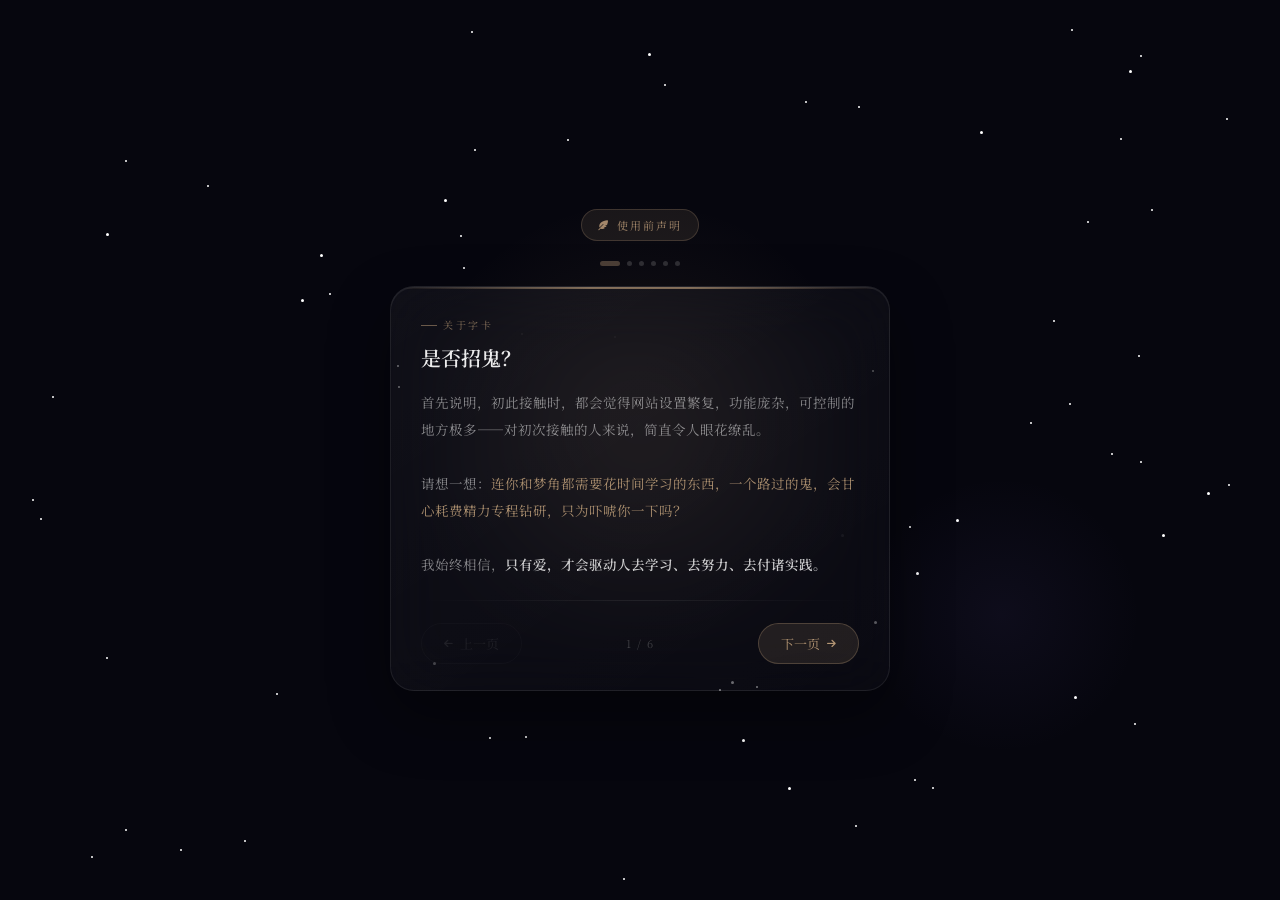
==== index.html @ fb4ee587 "Add files via upload 求求了！！" ====
<!DOCTYPE html>
<html lang="zh-CN" data-theme="light" data-color-theme="black-white">
<head>
    <meta charset="UTF-8">
    <meta name="viewport" content="width=device-width, initial-scale=1.0, maximum-scale=1.0, user-scalable=no">
    <meta name="mobile-web-app-capable" content="yes">
    <meta name="apple-mobile-web-app-capable" content="yes">
    <meta name="apple-mobile-web-app-status-bar-style" content="black-translucent">
    <meta name="theme-color" content="#000000">

    <title>传讯</title>
    <link rel="preconnect" href="https://fonts.googleapis.com">
    <link rel="preconnect" href="https://fonts.gstatic.com" crossorigin>
    <link href="https://fonts.googleapis.com/css2?family=Noto+Serif+SC:wght@400;500;600&display=swap" rel="stylesheet">
    <link rel="stylesheet" href="https://cdnjs.cloudflare.com/ajax/libs/font-awesome/6.4.0/css/all.min.css">
    <link rel="stylesheet" href="https://cdn.jsdelivr.net/npm/@tabler/icons-webfont@3.19.0/dist/tabler-icons.min.css">
    <link rel="icon" type="image/png" sizes="192x192" href="https://file.youtochat.com/images/20260216/1771224856844_qdqqd.jpeg">
    <link rel="apple-touch-icon" href="https://file.youtochat.com/images/20260216/1771224856844_qdqqd.jpeg">
    <meta name="apple-mobile-web-app-title" content="ʚ𝑳𝑶𝑽𝑬ɞ">

    <script src="https://cdnjs.cloudflare.com/ajax/libs/localforage/1.10.0/localforage.min.js"></script>
    <script src="https://cdnjs.cloudflare.com/ajax/libs/jszip/3.10.1/jszip.min.js"></script>

    <link rel="stylesheet" href="css/styles.css">
    <link rel="stylesheet" href="css/companion.css">
    <link rel="stylesheet" href="css/cinema.css">
    <link rel="stylesheet" href="css/period.css">
    <link rel="stylesheet" href="css/music-local.css">
    <link rel="stylesheet" href="css/my-sticker-groups.css">
    <link rel="stylesheet" href="css/global-msg-banner.css">
    <link rel="stylesheet" href="css/survey.css">
    <link rel="stylesheet" href="css/more-menu.css">
    <link rel="stylesheet" href="css/redpacket.css">

    <style id="css-live-preview-style"></style>
    <style>
        /* 隐藏 number input 的上下小箭头（Webkit / Chrome / Edge / Safari）*/
        #tts-speed-value::-webkit-outer-spin-button,
        #tts-speed-value::-webkit-inner-spin-button {
            -webkit-appearance: none;
            margin: 0;
        }
    </style>
<style id="cs-transition-styles">
#cs-transition-overlay{position:fixed;inset:0;z-index:1600;display:none;align-items:center;justify-content:center;background:radial-gradient(circle at 50% 36%,rgba(255,255,255,.95),rgba(255,250,246,.82) 30%,rgba(245,238,232,.96) 72%),#f4eee8;opacity:0;transition:opacity 0.5s ease;pointer-events:none;}
#cs-transition-overlay.cs-trans-show{display:flex;pointer-events:all;}
#cs-transition-overlay.cs-trans-visible{opacity:1;}
#cs-transition-overlay .cs-trans-inner{width:min(480px,88vw);aspect-ratio:16/9;display:flex;align-items:center;justify-content:center;}
#cs-transition-overlay svg{width:82%;height:auto;overflow:visible;}
#cs-transition-overlay .cs-lp{transform-origin:220px 240px;animation:csLeftMove 6s cubic-bezier(.2,.75,.2,1) infinite;}
#cs-transition-overlay .cs-rp{transform-origin:580px 240px;animation:csRightMove 6s cubic-bezier(.2,.75,.2,1) infinite;}
#cs-transition-overlay .cs-lf,#cs-transition-overlay .cs-rf{transform-box:fill-box;transform-origin:center;animation:csSquash 6s ease-in-out infinite;}
#cs-transition-overlay .cs-heart{transform-box:fill-box;transform-origin:center;opacity:0;animation:csHeartPop 6s cubic-bezier(.2,.9,.25,1.25) infinite;}
#cs-transition-overlay .cs-spark{transform-box:fill-box;transform-origin:center;opacity:0;animation:csSparkle 6s ease-out infinite;}
#cs-transition-overlay .cs-spark.s2{animation-delay:.06s;}
#cs-transition-overlay .cs-spark.s3{animation-delay:.12s;}
#cs-transition-overlay .cs-spark.s4{animation-delay:.18s;}
#cs-transition-overlay .cs-blush{opacity:0;animation:csBlush 6s ease-in-out infinite;}
#cs-transition-overlay .cs-eyes{animation:csBlink 6s linear infinite;transform-origin:center;}
#cs-transition-overlay .cs-halo{opacity:0;transform-box:fill-box;transform-origin:center;animation:csHalo 6s ease-out infinite;}
@keyframes csLeftMove{0%,12%{transform:translateX(-190px);}38%{transform:translateX(-26px);}45%{transform:translateX(-10px) scaleX(1.06) scaleY(.95);}51%{transform:translateX(-25px);}62%,82%{transform:translateX(-18px);}100%{transform:translateX(-190px);}}
@keyframes csRightMove{0%,12%{transform:translateX(190px);}38%{transform:translateX(26px);}45%{transform:translateX(10px) scaleX(1.06) scaleY(.95);}51%{transform:translateX(25px);}62%,82%{transform:translateX(18px);}100%{transform:translateX(190px);}}
@keyframes csSquash{0%,38%,100%{transform:scale(1);}45%{transform:scaleX(1.08) scaleY(.94);}52%{transform:scaleX(.98) scaleY(1.03);}62%,82%{transform:scale(1);}}
@keyframes csHeartPop{0%,39%{opacity:0;transform:scale(.1) translateY(18px) rotate(-7deg);}47%{opacity:1;transform:scale(1.28) translateY(-2px) rotate(3deg);}54%{transform:scale(.92) translateY(0) rotate(-1deg);}61%{transform:scale(1.08);}68%,82%{opacity:1;transform:scale(1);}100%{opacity:0;transform:scale(.65) translateY(-22px);}}
@keyframes csSparkle{0%,43%{opacity:0;transform:translate(0,8px) scale(.2) rotate(0deg);}53%{opacity:1;transform:translate(0,0) scale(1.2) rotate(18deg);}66%{opacity:.9;transform:translate(0,-6px) scale(.9) rotate(38deg);}78%,100%{opacity:0;transform:translate(0,-18px) scale(.35) rotate(70deg);}}
@keyframes csBlush{0%,40%,100%{opacity:0;}51%,82%{opacity:.75;}}
@keyframes csBlink{0%,27%,31%,72%,76%,100%{transform:scaleY(1);}29%,74%{transform:scaleY(.12);}}
@keyframes csHalo{0%,40%{opacity:0;transform:scale(.4);}50%{opacity:.5;transform:scale(1);}67%,100%{opacity:0;transform:scale(1.55);}}
.cs-trans-swatch{width:22px;height:22px;border-radius:50%;cursor:pointer;border:2px solid transparent;flex-shrink:0;transition:transform 0.12s,border-color 0.12s;}
.cs-trans-swatch.sel{border-color:var(--accent-color,#c5a47e);transform:scale(1.18);}
.cs-trans-custom-btn{width:22px;height:22px;border-radius:50%;border:1.5px dashed var(--border-color,#ddd);display:flex;align-items:center;justify-content:center;cursor:pointer;color:var(--text-secondary);position:relative;flex-shrink:0;background:none;}
.cs-trans-cur{width:22px;height:22px;border-radius:50%;border:1.5px solid var(--border-color,#eee);flex-shrink:0;transition:background 0.2s;}
@media(prefers-reduced-motion:reduce){#cs-transition-overlay *{animation-play-state:paused!important;}}
/* 深色模式下过渡动效换成深色背景，跟随系统 data-theme="dark"，不改动上面浅色模式那行原有代码 */
html[data-theme="dark"] #cs-transition-overlay{background:radial-gradient(circle at 50% 36%,rgba(45,45,45,.95),rgba(30,30,30,.9) 30%,rgba(18,18,18,.98) 72%),#121212;}
</style>
</head>
<body>
<div id="splash-declaration">
    <div class="splash-bg-stars" id="splash-stars"></div>
    <div class="splash-glow-1"></div>
    <div class="splash-glow-2"></div>

    <div class="splash-inner">
        <div class="splash-badge">
            <i class="fas fa-feather-alt"></i>
            使用前声明
        </div>

        <div class="splash-dots" id="splash-dots"></div>

        <div class="splash-card">
            <div class="splash-card-top-line"></div>
            <div class="splash-card-body">
                <div class="splash-slides" id="splash-slides">

                    <div class="splash-slide active" data-index="0">
                        <div class="splash-slide-tag">关于字卡</div>
                        <div class="splash-slide-title">是否招鬼？</div>
                        <div class="splash-slide-body">
                            首先说明，初此接触时，都会觉得网站设置繁复，功能庞杂，可控制的地方极多——对初次接触的人来说，简直令人眼花缭乱。<br><br>
                            请想一想：<em>连你和梦角都需要花时间学习的东西，一个路过的鬼，会甘心耗费精力专程钻研，只为吓唬你一下吗？</em><br><br>
                            我始终相信，<strong>只有爱，才会驱动人去学习、去努力、去付诸实践。</strong>
                        </div>
                    </div>

                    <div class="splash-slide" data-index="1">
                        <div class="splash-slide-tag">关于谣言</div>
                        <div class="splash-slide-title">请有自知之明</div>
                        <div class="splash-slide-body">
                            我不混社区，但有些话我是知道的。有些谣我懒得一一辟除，借本网站博取流量与点赞的行为，我也当没看见。<br><br>
                            只是——<em>沉默不代表无所谓。</em>这些声音已经开始影响到我本人的生活。<br><br> 将链接不稳/回复看不懂等问题怪罪到网站上的做法不可取。<br><br>
                            <div class="splash-highlight-box">郑重声明：造谣是违法行为，污蔑与恶意中伤同样须承担法律责任。请每一位使用者，对自己的言行负责。</div>
                        </div>
                    </div>

                    <div class="splash-slide" data-index="2">
                        <div class="splash-slide-tag">关于盈利</div>
                        <div class="splash-slide-title">纯粹为爱发电</div>
                        <div class="splash-slide-body">
                            <strong>本网站不盈利。</strong>从未向任何人收取一分钱，也绝无日后"圈钱"的计划。<br><br>
                            这里承载的是真实的情感与创作热情，而非商业利益。<br><br>
                            伴随网站逐渐破圈，<em>造谣、污蔑、盈利质疑、冷嘲热讽</em>——这些或许都是无法完全回避的代价。<br><br>
                            我本无意计较，但请来访者保有基本的善意，不要让热爱变成消耗。
                        </div>
                    </div>

                    <div class="splash-slide" data-index="3">
                        <div class="splash-slide-tag">再次强调</div>
                        <div class="splash-slide-title">你对链接梦角的看法？</div>
                        <div class="splash-slide-body">
                            没有任何人强迫你使用本网站。<br><br>
                            <strong>如果你不信：</strong>字卡回复基于概率算法，属于科学范畴，与封建迷信无关。理性使用即可。<br><br>
                            <strong>如果你信：</strong>那么请同样相信——<em>你是绝对安全的。</em>这里没有任何东西能够伤害你。<br><br>
                            无论你持何种态度，我都欢迎你，也尊重你的选择。
                        </div>
                    </div>

                    <div class="splash-slide" data-index="4">
                        <div class="splash-slide-tag">关于视频通话</div>
                        <div class="splash-slide-title">纯粹的装饰</div>
                        <div class="splash-slide-body">
                            <strong>通话功能仅作为界面装饰存在，不具备任何实际通话或数据采集能力。</strong><br><br>
                            本网站不包含任何摄像头调用逻辑，亦不存在隐私窥探行为。摄像头调用需要专项技术与额外费用，本项目从未采用，也没有这方面的意图。<br><br>
                            近期流传的隐私传言，出发点或许是好意，但已造成不必要的焦虑。<em>在此郑重澄清：网站根本不具备视频传输功能。</em><br><br>
                            <div class="splash-highlight-box">关闭浏览器摄像头权限是完全正确的做法——我支持每一位用户保护自己的隐私权益。若误解持续扩散，将考虑移除该装饰功能。</div>
                        </div>
                    </div>

                    <div class="splash-slide" data-index="5">
                        <div class="splash-slide-tag">入场承诺</div>
                        <div class="splash-slide-title">请留下你的承诺</div>
                        <div class="splash-pledge-desc">在下方输入框中，<em style="color:rgba(var(--accent-color-rgb,197,164,126),0.8);font-style:normal;">逐字抄写</em>以下承诺，即可进入网站。</div>
                        <div class="splash-pledge-required" id="splash-pledge-text">我绝不盈利、造谣、污蔑或嘲讽，并对自己的使用行为负完全责任</div>
                        <input class="splash-pledge-input" id="splash-pledge-input" type="text" placeholder="请在此逐字输入上方承诺…" autocomplete="off" autocorrect="off" autocapitalize="off" spellcheck="false" />
                        <div class="splash-pledge-hint" id="splash-pledge-hint">请完整输入上方承诺后方可进入</div>
                    </div>

                </div>

                <div class="splash-divider"></div>
                <div class="splash-footer" style="padding:0;">
                    <button class="splash-btn splash-btn-ghost" id="splash-prev-btn" disabled>
                        <i class="fas fa-arrow-left"></i> 上一页
                    </button>
                    <span class="splash-page-num" id="splash-page-num">1 / 6</span>
                    <button class="splash-btn splash-btn-next" id="splash-next-btn">
                        下一页 <i class="fas fa-arrow-right"></i>
                    </button>
                    <button class="splash-btn splash-btn-enter" id="splash-enter-btn" style="display:none;">
                        进入 <i class="fas fa-heart"></i>
                    </button>
                </div>
            </div>
        </div>
    </div>
</div>

<div id="tour-overlay" class="tour-overlay">
    <div id="tour-highlight-box" class="tour-highlight-box"></div>
    <div id="tour-popover" class="tour-popover">
        <div class="tour-popover-header">
            <span id="tour-title" class="tour-title"></span>
            <span id="tour-step-counter" class="tour-step-counter"></span>
        </div>
        <div id="tour-content" class="tour-popover-content"></div>
        <div class="tour-popover-footer">
            <button id="tour-skip-btn" class="tour-btn tour-btn-skip">跳过</button>
            <div class="tour-navigation">
                <button id="tour-prev-btn" class="tour-btn"><i class="fas fa-arrow-left"></i> 上一步</button>
                <button id="tour-next-btn" class="tour-btn tour-btn-primary">下一步 <i class="fas fa-arrow-right"></i></button>
            </div>
        </div>
    </div>
</div>

    <div class="welcome-animation" id="welcome-animation">
        <div class="welcome-bg-gradient"></div>
        <div class="stars-container" id="stars-container"></div>
        <div class="welcome-particles" id="welcome-particles"></div>
        <div id="welcome-meteors" style="position:absolute;inset:0;pointer-events:none;overflow:hidden;"></div>
        <div class="welcome-content-wrapper">
            <div class="logo-tech-container">
                <div class="logo-circle-outer"></div>
                <div class="logo-circle-inner"></div>
                <div class="logo-icon-main">
                    <i class="fas fa-satellite-dish"></i>
                </div>
                <div class="orbit-dot"></div>
                <div class="orbit-dot-2"></div>
                <div class="orbit-dot-3"></div>
            </div>

            <div class="text-tech-container">
                <div class="welcome-title-glitch" id="welcome-title-glitch" data-text="传讯">
                    加载失败
                </div>
                <div class="welcome-subtitle-scramble" id="welcome-subtitle-scramble">
                    请重试／更换平台/更换网络
                </div>
            </div>

            <div class="loader-tech">
                <div class="loader-tech-bar" id="loader-tech-bar"></div>
            </div>
            <div id="loader-status-text" style="font-size:10px;opacity:0.5;letter-spacing:1px;color:var(--welcome-text-sub);margin-top:4px;font-family:monospace;"></div>
        </div>
    </div>
    <button id="immersive-exit-btn" onclick="toggleImmersiveMode(false)" title="退出沉浸模式">
<i class="fas fa-expand"></i>
</button>
    <div class="header">
        <div class="header-motto"></div>
        <div class="header-inner">
         <div class="user-info">
                <div id="partner-name" class="username">
                    梦角
                </div>
                <div id="partner-avatar-container" class="avatar-container">
                    <div class="avatar" id="partner-avatar">
                        <i class="fas fa-user"></i>
                    </div>
                </div>
                <div class="status" id="partner-status">
                    <span>在线</span>
                </div>
            </div>
            <div class="header-actions">
                <button id="session-manager-btn" class="action-btn" title="会话管理"><i class="fas fa-comments"></i></button>
                <button id="group-chat-btn" class="action-btn" title="群聊设置"><i class="fas fa-users"></i></button>
                <button id="envelope-header-btn" class="action-btn" title="信箱" style="position:relative;">
                    <i class="fas fa-envelope-open-text"></i>
                    <span id="env-entry-badge" style="display:none;position:absolute;top:3px;right:3px;width:7px;height:7px;background:var(--accent-color);border-radius:50%;border:1.5px solid var(--primary-bg);pointer-events:none;"></span>
                </button>
                <button id="companion-btn" class="action-btn" title="陪伴"><i class="fas fa-hand-holding-heart"></i></button>
                <button id="daily-greeting-btn" class="action-btn" title="今日公告" onclick="reopenDailyGreeting()"><i class="fas fa-newspaper" style="font-size:16px;"></i></button>
                <button id="moments-header-btn" class="action-btn" title="情侣空间" onclick="openMomentsWithTransition()" style="position:relative;">
                    <i class="ti ti-home-heart" style="font-size:19px;"></i>
                    <span id="moments-header-badge" style="display:none;position:absolute;top:3px;right:3px;width:7px;height:7px;background:var(--accent-color);border-radius:50%;border:1.5px solid var(--primary-bg);pointer-events:none;"></span>
                </button>
                <button id="settings-btn" class="action-btn" title="设置" style="position:relative;">
                    <i class="fas fa-cog" style="font-size:16px;"></i>
                    <span id="settings-entry-badge" style="display:none;position:absolute;top:3px;right:3px;width:7px;height:7px;background:var(--accent-color);border-radius:50%;border:1.5px solid var(--primary-bg);pointer-events:none;"></span>
                </button>
            </div>
             <div class="user-info">
                <div class="username" id="my-name">
                    我
                </div>
               
                <div id="my-avatar-container" class="avatar-container">
                    <div class="avatar" id="my-avatar">
                        <i class="fas fa-user"></i>
                    </div>
                </div>
               
                <div class="status" id="my-status-container">
                    <span id="my-status-text">在线</span>
                </div>
            </div>
        </div>
    </div>

    <div class="main-chat-area">

        <div class="history-loader" id="history-loader">
            <div class="history-spinner"></div>
        </div>

        <div class="chat-container" id="chat-container">
    </div>
    <div class="future-loader" id="future-loader" style="display:none;">
        <div class="history-spinner"></div>
    </div>
    <button id="back-to-latest-btn" onclick="window._backToLatestMessages&&window._backToLatestMessages()">
        <i class="fas fa-arrow-down"></i><span id="back-to-latest-label"></span>
    </button>
    <button id="rp-expiry-reminder-btn" style="display:none;" onclick="window.RedPacket.jumpToExpiryReminder()">
        <span class="rp-icon-svg" style="width:14px;height:18px;display:inline-flex;">
            <svg viewBox="1951 10584 635 819.516" xmlns="http://www.w3.org/2000/svg" style="width:100%;height:100%;">
                <rect x="1951" y="10584" width="635" height="819.516" rx="73" fill="#FF5151"/>
                <path d="M1951 10928C1951 10928 2064.5 11013.9 2273 11013.5C2481.5 11013.1 2586 10928 2586 10928V11331C2586 11371.3 2553.32 11404 2513 11404H2024C1983.68 11404 1951 11371.3 1951 11331V10928Z" fill="#E14849"/>
                <circle cx="2269" cy="11021" r="92" fill="#FFD145"/>
                <path d="M2234 10970L2268.36 11000.2M2268.36 11000.2L2303 10970M2268.36 11000.2V11072M2223.5 11009.1H2314.63M2223 11042H2314.12" stroke="#D97F22" stroke-width="15" stroke-linecap="round"/>
            </svg>
        </span>
        <span id="rp-expiry-reminder-label">1个红包待领取</span>
    </button>
    <div class="empty-state" id="empty-state" style="display:none;position:absolute;left:50%;top:50%;transform:translate(-50%,-50%);flex-direction:column;align-items:center;justify-content:center;text-align:center;padding:20px;width:100%;pointer-events:none;z-index:1;">
            <div style="position:relative;margin-bottom:20px;">
                <i class="fas fa-heart" style="font-size:52px;opacity:0.55;color:var(--accent-color);"></i>
                <i class="fas fa-comment-dots" style="position:absolute;bottom:-6px;right:-10px;font-size:26px;opacity:0.65;color:var(--accent-color);"></i>
            </div>
            <p style="font-size:15px;font-weight:600;color:var(--accent-color);opacity:0.9;letter-spacing:1px;">✦ 我们的故事，始于此刻 ✦</p>
            <p style="font-size:12px;margin-top:8px;opacity:0.65;letter-spacing:0.5px;color:var(--text-secondary);">说点什么，让对话开始吧</p>
    </div>
    <div id="typing-indicator-wrapper">
        <div class="typing-indicator" id="typing-indicator">
            <div class="typing-indicator-avatar" id="typing-indicator-avatar">
                <i class="fas fa-user"></i>
            </div>
            <span class="typing-indicator-label" id="typing-indicator-label"></span>
            <div class="typing-dots">
                <div class="typing-dot"></div>
                <div class="typing-dot"></div>
                <div class="typing-dot"></div>
            </div>
        </div>
    </div>

    <div id="ti-settings-modal">
        <div id="ti-settings-panel">
            <div class="ti-settings-header">
                <div class="ti-settings-icon">💬</div>
                <div>
                    <div class="ti-settings-title">正在输入</div>
                </div>
                <button class="ti-settings-close" id="ti-settings-close-btn">×</button>
            </div>
            <div class="ti-settings-body">
                <div class="ti-settings-row">
                    <div class="ti-settings-row-label">
                        <div class="ti-settings-row-icon">❤︎</div>
                        <div>
                            <div class="ti-settings-row-text">显示头像</div>
                            <div class="ti-settings-row-sub">在指示器左侧显示对方头像</div>
                        </div>
                    </div>
                    <div class="setting-pill-row" id="ti-avatar-toggle" style="pointer-events:auto;cursor:pointer;background:var(--primary-bg);border-radius:14px;padding:10px 14px;border:1px solid var(--border-color);">
                        <div class="setting-pill-switch" id="ti-avatar-pill"><div class="setting-pill-knob"></div></div>
                    </div>
                </div>

                <div class="ti-text-edit-row">
                    <div class="ti-text-edit-label">
                        <i class="fas fa-pen" style="font-size:11px;color:var(--accent-color);"></i>
                        <span>自定义文案</span>
                        <button class="ti-text-reset-btn" id="ti-text-reset-btn">恢复默认</button>
                    </div>
                    <div class="ti-text-input-wrap">
                        <input class="ti-text-input" id="ti-text-input" type="text" maxlength="20" placeholder="例：正在输入…">
                        <button class="ti-text-save-btn" id="ti-text-save-btn">保存</button>
                    </div>
                </div>

                <div>
                    <div class="ti-text-edit-label" style="margin-bottom:8px;">
                        <i class="fas fa-eye" style="font-size:11px;color:var(--accent-color);"></i>
                        <span>预览效果</span>
                    </div>
                    <div class="ti-preview-box">
                        <div id="ti-preview-avatar" style="width:30px;height:30px;border-radius:50%;background:rgba(var(--accent-color-rgb),0.15);border:2px solid rgba(var(--accent-color-rgb),0.25);display:flex;align-items:center;justify-content:center;flex-shrink:0;overflow:hidden;">
                            <i class="fas fa-user" style="font-size:12px;color:var(--accent-color);"></i>
                        </div>
                        <span id="ti-preview-text" style="font-size:11.5px;font-weight:600;color:var(--accent-color);opacity:0.88;letter-spacing:0.4px;"></span>
                        <div class="ti-preview-dots">
                            <div class="ti-preview-dot"></div>
                            <div class="ti-preview-dot"></div>
                            <div class="ti-preview-dot"></div>
                        </div>
                    </div>
                </div>
            </div>
        </div>
    </div>
    <div class="input-area-wrapper">
        <div class="batch-preview" id="batch-preview"></div>
        <div id="reply-preview-container"></div>
        <div id="collapsed-extras-panel" style="display:none;">
            <div class="collapsed-extras-inner" style="padding:12px; background:var(--secondary-bg); border-top:1px solid var(--border-color);">
                <div style="display:grid; grid-template-columns: repeat(2, 1fr); gap:12px;">
                    <button class="collapsed-extra-btn" id="attachment-btn-extra" title="发送图片" onclick="document.getElementById('image-input').click()">
                        <i class="fas fa-image"></i>
                    </button>
                    <button class="collapsed-extra-btn" id="combo-btn-extra" title="表情拍一拍">
                        <i class="fas fa-laugh-beam"></i>
                    </button>
                    <button class="collapsed-extra-btn" id="batch-btn-extra" title="批量发送">
                        <i class="fas fa-layer-group"></i>
                    </button>
                    <button class="collapsed-extra-btn" title="字卡回复" onclick="(function(){document.getElementById('collapsed-extras-panel').style.display='none';document.getElementById('collapse-expand-btn').classList.remove('open');showModal(document.getElementById('custom-replies-modal'));})();">
                        <i class="fas fa-comment-dots"></i>
                    </button>
                    <button class="collapsed-extra-btn" title="塔罗占卜" onclick="(function(){document.getElementById('collapsed-extras-panel').style.display='none';document.getElementById('collapse-expand-btn').classList.remove('open');generateFortune();})();">
                        <i class="fas fa-star-and-crescent"></i>
                    </button>
                    <button class="collapsed-extra-btn" id="collapsed-call-btn" title="视频通话" onclick="(function(){document.getElementById('collapsed-extras-panel').style.display='none';document.getElementById('collapse-expand-btn').classList.remove('open');if(window.callFeature&&typeof window.callFeature.startCall==='function')window.callFeature.startCall(false);})();">
                        <i class="fas fa-video"></i>
                    </button>
                    <button class="collapsed-extra-btn" title="退出收纳" onclick="window.exitCollapseMode && window.exitCollapseMode()" style="color:#ff5050; background:rgba(255,80,80,0.1);">
                        <i class="fas fa-times"></i>
                    </button>
                </div>
            </div>
        </div>
        <div class="input-area">
    <button id="collapse-expand-btn" title="展开更多" style="display:none;width:36px;height:36px;border:none;border-radius:50%;cursor:pointer;background:rgba(var(--accent-color-rgb),0.12);color:var(--accent-color);font-size:14px;transition:all 0.25s;flex-shrink:0;align-items:center;justify-content:center;" onclick="window.toggleCollapsedExtras && window.toggleCollapsedExtras()"><i class="fas fa-chevron-up"></i></button>
    <!-- 视频通话/图片/批量发送：功能已经挪进"更多"菜单，这三个按钮留在DOM里只是因为其它JS文件
         直接引用了它们的元素（DOMElements.attachmentBtn / .batchBtn 等，没有做空值判断），
         删掉元素会报错，所以只用 input-btn-relocated 类隐藏，不删除。 -->
    <button class="videocall-btn input-btn input-btn-relocated" id="videocall-btn" title="视频通话"><i class="fas fa-video"></i></button>
    <button class="attachment-btn input-btn input-btn-relocated" id="attachment-btn" title="发送图片"><i class="fas fa-image"></i></button>

    <button class="continue-btn input-btn" id="continue-btn" title="让对方继续说"><i class="fas fa-ellipsis-h"></i></button>

    <textarea class="message-input" id="message-input" placeholder="" rows="1"></textarea>

    <button class="combo-btn input-btn" id="combo-btn" title="表情 & 拍一拍">
        <i class="fas fa-laugh-beam"></i>
    </button>

    <div class="input-buttons">
    <button class="batch-btn input-btn input-btn-relocated" id="batch-btn" title="批量发送模式"><i class="fas fa-layer-group"></i></button>
    <button class="more-menu-btn input-btn" id="more-menu-btn" title="更多">
        <i class="fas fa-plus"></i>
    </button>
    <button class="send-btn input-btn" id="send-btn" title="发送消息"><i class="fas fa-paper-plane"></i></button>
        
        <div class="sticker-picker-popover" id="user-sticker-picker">
            <div class="combo-tabs-header">
                <button class="combo-tab-btn active" data-tab="my-sticker"><i class="fas fa-user" style="font-size:10px;"></i> 我</button>
                <button class="combo-tab-btn" data-tab="partner-sticker"><i class="fas fa-heart" style="font-size:10px;"></i> 对方</button>
                <button class="combo-tab-btn" data-tab="poke">拍一拍</button>
                <div style="margin-left:auto;display:flex;align-items:center;gap:4px;">
                    <button id="sticker-add-btn" onclick="document.getElementById('my-sticker-quick-upload').click()" title="添加我的表情" style="background:var(--accent-color);border:none;cursor:pointer;padding:4px 10px;color:#fff;font-size:12px;font-weight:700;display:flex;align-items:center;gap:4px;border-radius:8px;transition:all 0.2s;box-shadow:0 2px 8px rgba(var(--accent-color-rgb),0.35);" onmouseover="this.style.opacity='0.85';this.style.transform='scale(1.05)'" onmouseout="this.style.opacity='1';this.style.transform='scale(1)'"><i class="fas fa-plus"></i> 添加</button>
                    <button onclick="window.openMyStickerSettings()" title="管理表情库" style="background:none;border:none;cursor:pointer;padding:4px 8px;color:var(--text-secondary);font-size:12px;display:flex;align-items:center;gap:3px;border-radius:6px;transition:all 0.2s;" onmouseover="this.style.background='rgba(var(--accent-color-rgb),0.12)';this.style.color='var(--accent-color)'" onmouseout="this.style.background='none';this.style.color='var(--text-secondary)'"><i class="fas fa-cog"></i></button>
                </div>
            </div>
            <!-- 分组图标行单独放在这里，跟 #combo-content-area 是平级兄弟，完全不在可滚动区域里面——
                 之前用 position:sticky 想让它"看起来固定"，但手机Safari上sticky跟这个弹层的
                 定位方式凑一起会有滚动露馅的问题，干脆物理上搬出滚动区域，从根上不存在这个可能 -->
            <div class="my-sticker-group-row-slot" id="my-sticker-group-row-slot"></div>
            <div class="combo-content-area" id="combo-content-area">
            </div>
        </div>
    </div>
    <input type="file" id="image-input" class="file-input" accept="image/*">
    <input type="file" id="my-sticker-quick-upload" class="file-input" accept="image/*" multiple>
        </div>
        <div class="more-menu-panel" id="more-menu-panel" style="display:none;"></div>
    </div>


    <div class="modal" id="edit-modal" style="z-index:3000;">
        <div class="modal-content">
            <div class="modal-title">
                <i class="fas fa-user-edit"></i><span id="edit-modal-title">修改昵称</span>
            </div>
            <input type="text" class="modal-input" id="name-input" placeholder="输入新昵称"><div class="modal-buttons">
                <button class="modal-btn modal-btn-secondary" id="cancel-edit">取消</button><button class="modal-btn modal-btn-primary" id="save-name" disabled>保存</button>
            </div>
        </div>
    </div>

    <div class="modal" id="avatar-modal">
        <div class="modal-content">
            <div class="modal-title">
                <i class="fas fa-portrait"></i><span id="avatar-modal-title">上传头像</span>
            </div>
            <input type="file" class="modal-input" id="avatar-input" accept="image/*"><div class="modal-buttons">
                <button class="modal-btn modal-btn-secondary" id="cancel-avatar">取消</button><button class="modal-btn modal-btn-primary" id="save-avatar">保存</button>
            </div>
        </div>
    </div>

    <div class="modal" id="note-modal">
        <div class="modal-content">
            <div class="modal-title">
                <i class="fas fa-sticky-note"></i><span>编辑注释</span>
            </div>
            <textarea class="modal-textarea" id="note-input" placeholder="为这条消息添加注释..."></textarea><div class="modal-buttons">
                <button class="modal-btn modal-btn-secondary" id="cancel-note">取消</button><button class="modal-btn modal-btn-primary" id="save-note">保存</button>
            </div>
        </div>
    </div>

    <div class="modal" id="poke-modal">
        <div class="modal-content">
            <div class="modal-title">
                <i class="fas fa-hand-sparkles"></i><span>拍一拍</span>
            </div>
            <input type="text" class="modal-input" id="poke-input" placeholder="例如：拍了拍（只填动作部分）"><div class="modal-buttons">
                <div style="width:100%;display:flex;align-items:center;gap:8px;margin:6px 0 0;">
                    <input type="checkbox" id="poke-save-to-library" style="width:16px;height:16px;cursor:pointer;accent-color:var(--accent-color);">
                    <label for="poke-save-to-library" style="font-size:12px;color:var(--text-secondary);cursor:pointer;">保存到拍一拍库</label>
                </div>
                <button class="modal-btn modal-btn-secondary" id="cancel-poke">取消</button><button class="modal-btn modal-btn-primary" id="send-poke">发送</button>
            </div>
        </div>
    </div>
<!-- ═══ 动态：主列表弹窗 ═══ -->
<!-- ═══════════════════════════════════════
     情侣空间：全屏页面
═══════════════════════════════════════ -->
<div id="cs-transition-overlay">
  <div class="cs-trans-inner">
    <svg viewBox="0 0 800 480" role="img" aria-label="两个圆相遇并出现爱心">
      <defs>
        <linearGradient id="csGLeft" x1="0" y1="0" x2="1" y2="1"><stop id="csStopL1" offset="0" stop-color="#ffd9d2"/><stop id="csStopL2" offset="1" stop-color="#ff9f9d"/></linearGradient>
        <linearGradient id="csGRight" x1="0" y1="0" x2="1" y2="1"><stop id="csStopR1" offset="0" stop-color="#d9e8ff"/><stop id="csStopR2" offset="1" stop-color="#a8c4ff"/></linearGradient>
        <linearGradient id="csGHeart" x1="0" y1="0" x2="0" y2="1"><stop offset="0" stop-color="#ff7e91"/><stop offset="1" stop-color="#ff4f72"/></linearGradient>
        <filter id="csShadow" x="-50%" y="-50%" width="200%" height="200%"><feDropShadow dx="0" dy="13" stdDeviation="13" flood-color="#8f6a62" flood-opacity=".18"/></filter>
      </defs>
      <ellipse cx="400" cy="364" rx="205" ry="28" fill="#c6aba2" opacity=".12"/>
      <circle class="cs-halo" cx="400" cy="222" r="92" fill="none" stroke="#ff9aad" stroke-width="8" opacity="0"/>
      <g class="cs-lp" filter="url(#csShadow)">
        <g class="cs-lf">
          <circle cx="300" cy="240" r="90" fill="url(#csGLeft)"/>
          <circle cx="271" cy="230" r="8" fill="#624e4e" class="cs-eyes"/><circle cx="329" cy="230" r="8" fill="#624e4e" class="cs-eyes"/>
          <path d="M285 265 Q300 278 315 265" fill="none" stroke="#624e4e" stroke-width="7" stroke-linecap="round"/>
          <ellipse class="cs-blush" cx="253" cy="257" rx="18" ry="10" fill="#ff6f88" opacity="0"/><ellipse class="cs-blush" cx="347" cy="257" rx="18" ry="10" fill="#ff6f88" opacity="0"/>
          <circle cx="267" cy="209" r="12" fill="#fff" opacity=".23"/>
        </g>
      </g>
      <g class="cs-rp" filter="url(#csShadow)">
        <g class="cs-rf">
          <circle cx="500" cy="240" r="90" fill="url(#csGRight)"/>
          <circle cx="471" cy="230" r="8" fill="#4e5870" class="cs-eyes"/><circle cx="529" cy="230" r="8" fill="#4e5870" class="cs-eyes"/>
          <path d="M485 265 Q500 278 515 265" fill="none" stroke="#4e5870" stroke-width="7" stroke-linecap="round"/>
          <ellipse class="cs-blush" cx="453" cy="257" rx="18" ry="10" fill="#ff7f9a" opacity="0"/><ellipse class="cs-blush" cx="547" cy="257" rx="18" ry="10" fill="#ff7f9a" opacity="0"/>
          <circle cx="467" cy="209" r="12" fill="#fff" opacity=".28"/>
        </g>
      </g>
      <g class="cs-heart" filter="url(#csShadow)">
        <path d="M400 306 C370 283 344 258 344 224 C344 194 366 175 391 175 C408 175 421 184 430 198 C439 184 452 175 469 175 C494 175 516 194 516 224 C516 258 490 283 460 306 L430 332 Z" fill="url(#csGHeart)" transform="translate(-30,-4) scale(.7)"/>
        <circle cx="385" cy="196" r="9" fill="#fff" opacity=".3"/>
      </g>
      <g fill="#ff8da1">
        <path class="cs-spark s1" d="M400 115 l7 15 16 7-16 7-7 16-7-16-16-7 16-7z"/>
        <path class="cs-spark s2" d="M310 150 l5 11 11 5-11 5-5 11-5-11-11-5 11-5z"/>
        <path class="cs-spark s3" d="M490 150 l5 11 11 5-11 5-5 11-5-11-11-5 11-5z"/>
        <path class="cs-spark s4" d="M400 360 l5 11 11 5-11 5-5 11-5-11-11-5 11-5z"/>
      </g>
    </svg>
  </div>
</div>
<div id="couple-space-page">

    <!-- 顶部操作栏 -->
    <div class="cs-topbar" id="cs-topbar" style="position:relative;">
        <button class="cs-icon-btn" onclick="closeCoupleSpace()"><i class="fas fa-chevron-left"></i></button>
        <span class="cs-topbar-feed-title" id="cs-topbar-feed-title"></span>
        <button class="cs-icon-btn" style="margin-left:auto;" onclick="window.openCsSettings&&window.openCsSettings()"><i class="fas fa-cog"></i></button>
    </div>

    <!-- 头像 + tab pills 可移动容器（feed tab 时搬入滚动区，其他 tab 时固定在此） -->
    <div id="cs-outer-header">
        <div class="cs-couple-section">
            <div class="cs-couple-row">
                <div class="cs-big-av" id="cs-bav-partner"><i class="fas fa-user" style="font-size:36px;color:var(--text-secondary,#aaa);"></i></div>
                <div class="cs-hb-wrap">
                    <svg viewBox="0 0 140 44" xmlns="http://www.w3.org/2000/svg" class="cs-hb-svg">
                        <polyline points="0,22 18,22 26,8 34,36 42,12 50,30 58,22 80,22 88,8 96,36 104,14 112,28 120,22 140,22"
                            fill="none" stroke="currentColor" stroke-width="1.8"
                            stroke-linecap="round" stroke-linejoin="round"/>
                    </svg>
                </div>
                <div class="cs-big-av" id="cs-bav-me"><i class="fas fa-user" style="font-size:36px;color:var(--text-secondary,#aaa);"></i></div>
            </div>
            <div class="cs-days-text">相识 <span class="cs-days-num" id="cs-days-num">---</span> 天</div>
        </div>
        <div class="cs-pills-wrap">
            <div class="cs-pills">
                <button class="cs-pill cs-pill-on" id="csp-feed"    onclick="csSwitchTab('feed')"   title="动态"><span class="cs-pill-icon"></span></button>
                <button class="cs-pill"             id="csp-album"   onclick="csSwitchTab('album')"  title="相册"><span class="cs-pill-icon"></span></button>
                <button class="cs-pill"             id="csp-mood"    onclick="csSwitchTab('mood')"   title="心情手账"><span class="cs-pill-icon"></span></button>
                <button class="cs-pill"             id="csp-ann"     onclick="csSwitchTab('ann')"    title="纪念日"><span class="cs-pill-icon"></span></button>
                <button class="cs-pill"             id="csp-cinema"  onclick="csSwitchTab('cinema')" title="电影院"><span class="cs-pill-icon"></span></button>
            </div>
        </div>
    </div>

    <!-- 内容区 -->
    <div class="cs-content">

        <div class="cs-panel cs-panel-active" id="cs-panel-feed">
            <!-- 动态 section header -->
            <div class="cs-feed-hd">
                <span class="cs-feed-hd-title">动态</span>
                <button class="cs-icon-btn cs-bell-btn" id="cs-bell-btn" onclick="window._mOpenBell()">
                    <i class="fas fa-bell"></i>
                    <span class="cs-bell-dot" id="cs-bell-dot" style="display:none;"></span>
                </button>
            </div>
            <!-- 发帖输入行 -->
            <div class="cs-compose-row" onclick="openCsCompose()">
                <i class="fas fa-pencil-alt cs-compose-icon"></i>
                <span class="cs-compose-ph">今天想记录什么？</span>
                <div class="cs-compose-plus">+</div>
            </div>
            <!-- 帖子列表 -->
            <div id="cs-feed-list"></div>
            <div style="height:20px;"></div>
        </div>

        <div class="cs-panel" id="cs-panel-album">
            <!-- 子tab -->
            <div class="al-subtabs">
                <button class="al-subtab on" id="al-st-albums" onclick="window._alBackToList()">相册</button>
                <button class="al-subtab"    id="al-st-trash"  onclick="window._alOpenTrash()">回收站</button>
            </div>
            <!-- 视图：相册列表 -->
            <div id="al-view-list" class="al-view" style="display:flex;">
                <div id="al-list-grid" class="al-albums-grid"></div>
            </div>
            <!-- 视图：图片网格 -->
            <div id="al-view-grid" class="al-view" style="display:none;">
                <div class="al-grid-topbar">
                    <button class="al-back-btn" onclick="window._alBackToList()"><i class="fas fa-chevron-left"></i></button>
                    <span id="al-grid-title" class="al-grid-title"></span>
                    <div style="display:flex;gap:6px;align-items:center;">
                        <button class="al-sel-btn" id="al-sel-btn" onclick="window._alToggleSelectMode()">选择</button>
                        <button class="al-upload-btn" id="al-upload-btn" onclick="document.getElementById('al-upload-input').click()"><i class="fas fa-plus"></i></button>
                    </div>
                </div>
                <div id="al-grid-body" class="al-grid-body"></div>
                <!-- 批量选择操作栏 -->
                <div id="al-select-bar" class="al-select-bar" style="display:none;">
                    <span id="al-sel-count" class="al-sel-count">点击照片选择</span>
                    <button id="al-sel-all" class="al-sel-all" onclick="window._alSelectAll()">全选</button>
                    <button id="al-sel-del" class="al-sel-del" onclick="window._alDeleteSelected()" disabled>删除</button>
                </div>
                <input type="file" id="al-upload-input" multiple accept="image/*" style="display:none;" onchange="window._alUploadToAlbum(window._alCurrentAlbumId,this)">
            </div>
            <!-- 视图：回收站 -->
            <div id="al-view-trash" class="al-view" style="display:none;">
                <div id="al-trash-body" class="al-grid-body"></div>
                <div id="al-trash-tip-bar" class="al-trash-tip" style="display:none;">照片将在删除后 30 天自动清除</div>
            </div>
        </div>
        <div class="cs-panel" id="cs-panel-mood">
            <!-- 标题栏 -->
            <div class="cs-mood-hd">
                <span class="cs-mood-hd-title">心情手账</span>
                <button class="cs-icon-btn" id="cs-mood-trash-btn" title="回收站">
                    <i class="fas fa-recycle"></i>
                </button>
            </div>
            <!-- 日历卡片 -->
            <div class="cs-mood-card" id="cs-mood-cal-card">
                <div id="mood-calendar-view" class="mood-view-section">
                    <div class="calendar-header">
                        <button class="calendar-nav-btn" id="prev-month"><i class="fas fa-chevron-left"></i></button>
                        <div class="current-month-label" id="calendar-month-label">--</div>
                        <button class="calendar-nav-btn" id="next-month"><i class="fas fa-chevron-right"></i></button>
                    </div>
                    <div class="calendar-weekdays">
                        <div>日</div><div>一</div><div>二</div><div>三</div><div>四</div><div>五</div><div>六</div>
                    </div>
                    <div class="calendar-grid" id="calendar-grid"></div>
                </div>
            </div>
            <!-- 统计卡片 -->
            <div class="cs-mood-card" style="margin-top:10px;">
                <div id="mood-stats-container"></div>
            </div>
            <div style="height:20px;"></div>
        </div>
        <div class="cs-panel" id="cs-panel-ann">
            <div class="cs-ann-hd">
                <span class="cs-ann-hd-title">重要日</span>
                <button class="cs-icon-btn" id="cs-ann-add-btn" title="添加纪念日">
                    <i class="fas fa-plus"></i>
                </button>
            </div>
            <div id="ann-list-container"></div>

            <!-- 纪念日详情页（在 panel 内绝对定位覆盖） -->
            <div class="ann-detail-page" id="ann-detail-page">
                <div class="ann-detail-topbar">
                    <button class="cs-icon-btn" onclick="window.closeAnnDetail()">
                        <i class="fas fa-chevron-left"></i>
                    </button>
                    <button class="ann-detail-edit-btn" onclick="window._annEditFromDetail()">编辑</button>
                </div>
                <div class="ann-detail-body" id="ann-detail-body"></div>
            </div>
        </div>
        <div class="cs-panel" id="cs-panel-cinema">
            <!-- 内容由 cinema.js 动态填充 -->
        </div>

        <!-- 档案页（全屏覆盖，陪伴日记风格）
             注意：故意放在 #cs-panel-cinema 外面（.cs-content 的直接子元素），
             因为 cinema.js 每次渲染都会用 panel.innerHTML 整体重写面板内容，
             如果这个档案页节点放在里面会被连带清空，导致按钮点了没反应 -->
        <div class="cinema-archive-page" id="cinema-archive-page">
            <div class="cinema-archive-tabs">
                <button class="cs-icon-btn cinema-archive-back-btn" onclick="window._cinemaCloseArchive()">
                    <i class="fas fa-chevron-left"></i>
                </button>
                <button class="cinema-archive-tab active" id="cinema-tab-history">影评</button>
                <button class="cinema-archive-tab" id="cinema-tab-watchlist">心愿单</button>
            </div>
            <div class="cinema-archive-content" id="cinema-archive-content">
                <div class="cinema-archive-empty">暂无记录</div>
            </div>
        </div>

    </div>

    <!-- 发帖悬浮按钮 FAB（动态 tab 专用） -->
    <button id="cs-feed-fab" onclick="openCsCompose()" title="发动态">
        <i class="fas fa-plus"></i>
    </button>

</div>

<!-- 遮罩 -->
<div id="cs-overlay" onclick="closeAllCsSheets()"></div>


<!-- 发帖 bottom sheet -->
<div id="cs-compose-sheet" class="cs-sheet">
    <div class="cs-sheet-handle-bar"></div>
    <div class="cs-sheet-header">
        <button onclick="closeCsCompose()">取消</button>
        <span>发动态</span>
        <button id="cs-submit-btn" onclick="submitCsPost()" class="cs-submit-btn">发布</button>
    </div>
    <textarea id="cs-compose-text" class="cs-compose-ta" placeholder="想说点什么…"></textarea>
    <div id="cs-compose-previews" class="cs-compose-previews"></div>
    <div class="cs-sheet-toolbar">
        <button id="cs-add-img-btn" onclick="document.getElementById('cs-image-input').click()"><i class="fas fa-image"></i> 图片</button>
        <button id="cs-add-video-btn" onclick="onCsVideoClick()"><i class="fas fa-video"></i> 视频</button>
        <span id="cs-image-count" style="font-size:12px;color:var(--text-secondary);margin-left:auto;"></span>
    </div>
    <input type="file" id="cs-image-input" multiple accept="image/*" style="display:none;" onchange="onCsImagesSelected(this)">
    <input type="file" id="cs-video-input" accept="video/*" style="display:none;" onchange="onCsVideoSelected(this)">
</div>

<!-- 纪念日 添加/编辑 bottom sheet -->
<div id="cs-ann-sheet" class="cs-sheet">
    <div class="cs-sheet-handle-bar"></div>
    <div class="cs-sheet-header">
        <button onclick="window.closeAnnSheet()">取消</button>
        <span id="cs-ann-sheet-title">添加纪念日</span>
        <button onclick="window.saveAnnFromSheet()" class="cs-submit-btn">保存</button>
    </div>
    <div class="cs-ann-sheet-body">
        <div class="cs-ann-form-row">
            <label class="cs-ann-form-label">纪念日名称</label>
            <input type="text" id="cs-ann-input-name" class="modal-input" placeholder="例如：恋爱纪念日、梦角生日" maxlength="16">
            <div class="cs-ann-char-hint" id="cs-ann-char-count">0 / 8</div>
        </div>
        <div class="cs-ann-form-row">
            <label class="cs-ann-form-label">选择日期</label>
            <input type="date" id="cs-ann-input-date" class="modal-input">
        </div>
        <div class="cs-ann-form-row">
            <label class="cs-ann-form-label">封面图片</label>
            <div class="cs-ann-cover-row">
                <button class="cs-ann-cover-add-btn" id="cs-ann-cover-add-btn" onclick="document.getElementById('cs-ann-cover-input').click()">
                    <i class="fas fa-plus"></i>
                </button>
                <div class="cs-ann-cover-thumb" id="cs-ann-cover-thumb" style="display:none;">
                    <img id="cs-ann-cover-img" src="" alt="封面">
                    <button class="cs-ann-cover-remove-btn" onclick="window._annRemoveCover()">
                        <i class="fas fa-times"></i>
                    </button>
                </div>
            </div>
            <input type="file" id="cs-ann-cover-input" accept="image/*" style="display:none" onchange="window._annOnCoverSelected(this)">
        </div>
        <div class="cs-ann-form-row">
            <label class="cs-ann-form-label">类型</label>
            <div class="ann-type-selector">
                <div class="ann-type-btn active" data-type="anniversary" onclick="switchAnnType('anniversary')">
                    <i class="fas fa-heart"></i>
                    <span>纪念日</span>
                    <span class="ann-type-hint">过去 → 今天</span>
                </div>
                <div class="ann-type-btn" data-type="countdown" onclick="switchAnnType('countdown')">
                    <i class="fas fa-hourglass-half"></i>
                    <span>倒数日</span>
                    <span class="ann-type-hint">今天 → 未来</span>
                </div>
            </div>
            <div class="cs-ann-type-desc-wrap">
                <span id="ann-type-desc">记录从某一天到今天已经走过了多少天，适合相识日、恋爱纪念日等。</span>
            </div>
        </div>
        <div class="cs-ann-form-row">
            <label class="cs-ann-form-label">备注</label>
            <div class="cs-ann-remark-toolbar">
                <button type="button" class="cs-ann-tb-btn" onclick="window._annExec('bold')" title="加粗"><b>B</b></button>
                <button type="button" class="cs-ann-tb-btn" onclick="window._annExec('italic')" title="斜体"><i>I</i></button>
                <div class="cs-ann-tb-sep"></div>
                <button type="button" class="cs-ann-tb-btn" onclick="window._annExec('formatBlock', 'H3')" title="标题">标题</button>
                <button type="button" class="cs-ann-tb-btn" onclick="window._annExec('formatBlock', 'H4')" title="小标题">小标题</button>
                <button type="button" class="cs-ann-tb-btn" onclick="window._annExec('formatBlock', 'P')" title="正文">正文</button>
            </div>
            <div id="cs-ann-remark-editor" class="cs-ann-remark-editor" contenteditable="true" data-placeholder="写点什么…（可选）"></div>
        </div>
        <button id="cs-ann-sheet-delete" style="display:none;" onclick="window.deleteCurrentAnn()" class="cs-ann-delete-btn">
            <i class="fas fa-trash-alt"></i> 删除这条纪念日
        </button>
    </div>
</div>

<!-- 帖子详情 bottom sheet -->
<div id="cs-detail-sheet" class="cs-sheet cs-detail-sheet-size">
    <div class="cs-sheet-handle-bar"></div>
    <div class="cs-sheet-header">
        <button onclick="closeCsDetail()"><i class="fas fa-times"></i></button>
        <span>详情</span>
        <span style="width:60px;"></span>
    </div>
    <div id="cs-detail-body" class="cs-detail-body"></div>
    <div class="cs-comment-bar">
        <input type="text" id="cs-comment-input" class="cs-comment-input" placeholder="写评论…"
            onkeydown="if(event.key==='Enter'){event.preventDefault();sendCsComment();}">
        <button onclick="sendCsComment()"><i class="fas fa-paper-plane"></i></button>
    </div>
</div>

<div class="modal" id="redpacket-compose-modal">
    <div class="modal-content rp-compose-content">
        <div class="rp-compose-header">
            <span class="rp-compose-header-icon" id="rp-compose-header-icon"></span>
            <span class="rp-compose-title">发红包</span>
        </div>
        <div class="rp-compose-row rp-compose-row-amount">
            <span class="rp-compose-row-label">金额</span>
            <input type="text" inputmode="decimal" id="rp-compose-amount" class="rp-compose-row-input" placeholder="¥0.00">
        </div>
        <div class="rp-compose-row rp-compose-row-blessing-wrap">
            <input type="text" id="rp-compose-blessing" class="rp-compose-row-input rp-compose-blessing-input" placeholder="开心一下" maxlength="40">
            <button type="button" class="rp-compose-sticker-slot" id="rp-compose-sticker-slot" onclick="window.RedPacket.onStickerSlotClick()">
                <i class="fas fa-face-smile" id="rp-compose-sticker-slot-icon"></i>
                <img id="rp-compose-sticker-slot-img" style="display:none;">
            </button>
        </div>
        <div class="rp-compose-preview">
            <span class="rp-compose-preview-sign">¥</span><span id="rp-compose-preview-amount">0.00</span>
        </div>
        <button class="rp-btn-primary rp-compose-send-btn" id="rp-compose-send-btn" onclick="window.RedPacket.submitCompose()">塞钱进红包</button>
        <div class="rp-compose-footnote">未领取的红包将于24小时后退回</div>
        <button class="rp-compose-cancel" onclick="hideModal(document.getElementById('redpacket-compose-modal'))"><i class="fas fa-times"></i></button>
    </div>
</div>
<div class="modal" id="rp-sticker-picker-modal">
    <div class="modal-content rp-sticker-picker-content">
        <div class="rp-history-header">
            <span class="rp-history-title">请选择一个表情</span>
            <button class="rp-history-close" onclick="hideModal(document.getElementById('rp-sticker-picker-modal'))"><i class="fas fa-times"></i></button>
        </div>
        <div class="my-sticker-group-row" id="rp-sticker-picker-groups" style="flex-shrink:0;padding:0 22px 10px;"></div>
        <div class="rp-sticker-picker-scrollwrap" id="rp-sticker-picker-scrollwrap">
            <div class="rp-sticker-picker-grid" id="rp-sticker-picker-grid"></div>
        </div>
    </div>
</div>
<div class="modal" id="rp-sticker-delete-modal">
    <div class="modal-content" style="max-width:300px;">
        <div class="modal-title"><i class="fas fa-face-smile"></i><span>要删除这个表情包吗？</span></div>
        <div class="modal-buttons">
            <button class="modal-btn modal-btn-secondary" onclick="hideModal(document.getElementById('rp-sticker-delete-modal'))">取消</button>
            <button class="modal-btn modal-btn-primary" onclick="window.RedPacket.confirmStickerDelete()">删除</button>
        </div>
    </div>
</div>
<div class="modal" id="redpacket-view-modal">
    <div class="modal-content rp-view-content" id="rp-view-content-inner"></div>
</div>
<div class="modal" id="redpacket-history-modal">
    <div class="modal-content rp-history-content">
        <div class="rp-history-header">
            <span class="rp-history-title">红包记录</span>
            <button class="rp-history-close" onclick="hideModal(document.getElementById('redpacket-history-modal'))"><i class="fas fa-times"></i></button>
        </div>
        <div class="rp-history-tabs">
            <button class="rp-history-tab" data-tab="inbox" onclick="window.RedPacket.switchHistoryTab('inbox')">梦角发出的</button>
            <button class="rp-history-tab" data-tab="outbox" onclick="window.RedPacket.switchHistoryTab('outbox')">我发出的</button>
        </div>
        <div class="rp-history-avatar" id="rp-history-avatar"></div>
        <div class="rp-history-stats" id="rp-history-stats"></div>
        <div class="rp-history-list" id="rp-history-list"></div>
    </div>
</div>
<div class="modal" id="envelope-modal">
    <div class="modal-content" style="max-height:92vh; padding:0; overflow:hidden; background:transparent;">
    <div class="env-wrapper">
        <div class="env-header-flap">
            <svg class="env-header-icon" width="40" height="30" viewBox="0 0 40 30" fill="none">
                <rect x="1" y="7" width="38" height="22" rx="3" fill="rgba(255,255,255,0.18)" stroke="rgba(255,255,255,0.6)" stroke-width="1.5"/>
                <path d="M1 9 L20 20 L39 9" stroke="rgba(255,255,255,0.5)" stroke-width="1.2" fill="none"/>
                <path d="M1 29 L14 18" stroke="rgba(255,255,255,0.35)" stroke-width="1"/>
                <path d="M39 29 L26 18" stroke="rgba(255,255,255,0.35)" stroke-width="1"/>
            </svg>
            <div class="env-header-title">信 箱</div>
            <div class="env-header-subtitle">Letters · Correspondence</div>
        </div>

        <div class="env-body">
            <div class="env-tab-bar">
                <button class="env-tab-btn active" id="env-tab-outbox" onclick="switchEnvTab('outbox')">
                    <svg width="12" height="12" viewBox="0 0 24 24" fill="none" stroke="currentColor" stroke-width="2" style="vertical-align:-1px;margin-right:4px;"><path d="M22 2L11 13"/><path d="M22 2L15 22 11 13 2 9l20-7z"/></svg>寄出的信
                    <span id="env-outbox-badge" class="env-badge" style="display:none;"></span>
                </button>
                <button class="env-tab-btn" id="env-tab-inbox" onclick="switchEnvTab('inbox')">
                    <svg width="12" height="12" viewBox="0 0 24 24" fill="none" stroke="currentColor" stroke-width="2" style="vertical-align:-1px;margin-right:4px;"><path d="M22 13V19a2 2 0 01-2 2H4a2 2 0 01-2-2v-6"/><polyline points="15 3 21 3 21 9"/><line x1="21" y1="3" x2="10" y2="14"/></svg>收到的信
                    <span id="env-inbox-badge" class="env-badge" style="display:none;"></span>
                </button>
            </div>

            <div id="env-outbox-section">
                <div id="env-outbox-list"></div>
            </div>

            <div id="env-inbox-section" style="display:none;">
                <div id="env-inbox-list"></div>
            </div>

            <div id="env-compose-form" style="display:none;">
                <div id="env-compose-quote-ctx" style="display:none;margin:0 0 10px;background:rgba(var(--accent-color-rgb),0.06);border:1px solid rgba(var(--accent-color-rgb),0.18);border-radius:10px;padding:10px 14px;border-left:3px solid rgba(var(--accent-color-rgb),0.5);">
                    <div style="font-size:11px;color:var(--accent-color);margin-bottom:4px;display:flex;align-items:center;gap:4px;"><i class="fas fa-envelope-open-text" style="font-size:10px;"></i><span id="env-compose-quote-label">对方的来信</span></div>
                    <div id="env-compose-quote-text" style="font-size:12.5px;color:var(--text-secondary);line-height:1.7;font-style:italic;white-space:pre-wrap;word-break:break-word;max-height:80px;overflow:hidden;position:relative;"></div>
                    <div id="env-compose-quote-expand" style="font-size:11px;color:var(--accent-color);margin-top:5px;cursor:pointer;display:none;" onclick="(function(){var t=document.getElementById('env-compose-quote-text');t.style.maxHeight=t.style.maxHeight==='none'?'80px':'none';document.getElementById('env-compose-quote-expand').textContent=t.style.maxHeight==='none'?'收起':'展开查看全文';})()">展开查看全文</div>
                </div>
                <div class="env-compose-paper">
                    <div class="env-compose-heading">
                        <svg width="13" height="13" viewBox="0 0 24 24" fill="none" stroke="currentColor" stroke-width="2"><path d="M12 20h9"/><path d="M16.5 3.5a2.121 2.121 0 013 3L7 19l-4 1 1-4L16.5 3.5z"/></svg>
                        <span id="env-compose-title">写一封信</span>
                    </div>
                    <textarea id="envelope-input" placeholder="亲爱的，&#10;&#10;今天想跟你说..."></textarea>
                </div>
                <div style="display:flex; align-items:center; gap:8px; margin:4px 0 6px; font-size:12px; padding: 0 2px;">
                    <input type="checkbox" id="env-send-to-chat" style="width:15px;height:15px; cursor:pointer; accent-color:var(--accent-color);">
                    <label for="env-send-to-chat" style="cursor:pointer; color:var(--text-secondary);">同时发送到聊天记录</label>
                </div>
                <div class="env-send-info">
                    <span id="env-reply-time-info">传递你的心意吧</span>
                </div>
                <div style="display:flex;gap:8px;">
                    <button class="modal-btn modal-btn-secondary" id="cancel-compose" onclick="cancelEnvelopeCompose()" style="flex:1;">取消</button>
                    <button class="modal-btn modal-btn-primary" id="send-envelope" style="flex:2;">
                        <svg width="14" height="14" viewBox="0 0 24 24" fill="none" stroke="currentColor" stroke-width="2" style="vertical-align:-2px;margin-right:6px;"><path d="M22 2L11 13"/><path d="M22 2L15 22 11 13 2 9l20-7z"/></svg>封 · 寄出
                    </button>
                </div>
            </div>
        </div>

        <div class="env-send-area" id="env-main-close-btn">
            <button class="env-write-btn" id="new-envelope-btn" onclick="openNewEnvelopeForm()">
                <svg width="16" height="16" viewBox="0 0 24 24" fill="none" stroke="currentColor" stroke-width="2.2"><path d="M12 20h9"/><path d="M16.5 3.5a2.121 2.121 0 013 3L7 19l-4 1 1-4L16.5 3.5z"/></svg>
                提笔写信
            </button>
            <button class="env-close-btn" id="cancel-envelope">关闭</button>
        </div>
    </div>
    </div>
</div>

<div class="modal" id="envelope-view-modal" style="z-index:2100;">
    <div class="modal-content" style="overflow:hidden;padding:0;background:transparent;max-height:92vh;display:flex;flex-direction:column;">
    <div style="background:var(--secondary-bg);border-radius:20px;overflow:hidden;display:flex;flex-direction:column;max-height:92vh;">
        <div style="background:var(--accent-color);padding:0;position:relative;overflow:hidden;flex-shrink:0;">
            <div style="position:absolute;top:0;left:0;right:0;bottom:0;background:repeating-linear-gradient(45deg,rgba(255,255,255,0.04) 0px,rgba(255,255,255,0.04) 2px,transparent 2px,transparent 12px);pointer-events:none;"></div>
            <div style="position:relative;padding:14px 20px 12px;display:flex;align-items:center;justify-content:space-between;">
                <div style="display:flex;align-items:center;gap:10px;color:white;">
                    <svg width="18" height="18" viewBox="0 0 24 24" fill="none" stroke="currentColor" stroke-width="2"><rect x="2" y="4" width="20" height="16" rx="2"/><path d="M22 7l-10 7L2 7"/></svg>
                    <span id="env-view-title" style="font-size:14px;font-weight:700;letter-spacing:2px;">信件内容</span>
                </div>
                <div style="border:2px solid rgba(255,255,255,0.5);border-radius:50%;width:48px;height:48px;display:flex;flex-direction:column;align-items:center;justify-content:center;opacity:0.7;">
                    <span id="env-view-stamp-label" style="font-size:7px;color:white;letter-spacing:0.5px;">已送达</span>
                    <span id="env-view-stamp-date" style="font-size:8px;color:white;font-weight:600;"></span>
                    <span id="env-view-stamp-sub" style="font-size:6px;color:white;opacity:0.8;">DELIVERED</span>
                </div>
            </div>
        </div>

        <div style="padding:0;overflow-y:auto;flex:1;min-height:0;">
            <div id="env-view-content" style="display:none;">
                <div id="env-view-original-ctx" style="display:none;margin:14px 16px 0;background:rgba(var(--accent-color-rgb),0.06);border:1px solid rgba(var(--accent-color-rgb),0.18);border-radius:10px;padding:10px 14px;border-left:3px solid rgba(var(--accent-color-rgb),0.5);">
                    <div style="font-size:10px;color:var(--accent-color);letter-spacing:1px;text-transform:uppercase;margin-bottom:6px;opacity:0.8;display:flex;align-items:center;gap:5px;"><svg width="10" height="10" viewBox="0 0 24 24" fill="none" stroke="currentColor" stroke-width="2"><path d="M22 2L11 13"/><path d="M22 2L15 22 11 13 2 9l20-7z"/></svg>你的原信</div>
                    <div id="env-view-original-text" style="font-size:12.5px;color:var(--text-secondary);line-height:1.7;font-style:italic;white-space:pre-wrap;word-break:break-word;max-height:80px;overflow:hidden;position:relative;"></div>
                    <div id="env-view-original-expand" style="font-size:11px;color:var(--accent-color);margin-top:5px;cursor:pointer;display:none;" onclick="(function(){var t=document.getElementById('env-view-original-text');t.style.maxHeight=t.style.maxHeight==='none'?'80px':'none';document.getElementById('env-view-original-expand').textContent=t.style.maxHeight==='none'?'收起':'展开查看全文';})()">展开查看全文</div>
                </div>
                <div style="background:var(--primary-bg);margin:14px 16px 16px;border-radius:12px;border:1px solid var(--border-color);overflow:hidden;box-shadow:0 2px 12px rgba(0,0,0,0.06);">
                    <div style="height:6px;background:linear-gradient(90deg,var(--accent-color),rgba(var(--accent-color-rgb),0.4),var(--accent-color));"></div>
                    <div style="padding:20px 20px 16px;position:relative;">
                        <div style="position:absolute;left:52px;top:0;bottom:0;width:1px;background:rgba(220,80,80,0.15);pointer-events:none;"></div>
                        <div style="position:absolute;inset:0;background:repeating-linear-gradient(transparent,transparent 31px,rgba(var(--accent-color-rgb),0.06) 31px,rgba(var(--accent-color-rgb),0.06) 32px);pointer-events:none;border-radius:12px;"></div>
                        
                        <div style="position:relative;z-index:1;">
                            <div id="env-view-date-line" style="font-size:11px;color:var(--text-secondary);text-align:right;margin-bottom:16px;letter-spacing:1px;opacity:0.8;font-style:italic;"></div>
                            <div id="env-view-to-line" style="font-size:13px;color:var(--text-primary);margin-bottom:4px;font-weight:500;"></div>
                            <div id="env-view-greeting-line" style="font-size:13px;color:var(--text-secondary);margin-bottom:14px;font-style:italic;opacity:0.8;"></div>
                            <div id="env-view-text" class="env-letter-paper" style="border:none;background:transparent;padding:0 0 0 8px;line-height:32px;margin-bottom:16px;"></div>
                            <div style="border-top:1px dashed rgba(var(--accent-color-rgb),0.25);margin:12px 0;"></div>
                            <div id="env-view-sign-date" style="font-size:11px;color:var(--text-secondary);text-align:right;margin-bottom:4px;letter-spacing:0.5px;"></div>
                            <div id="env-view-sign-name" style="font-size:14px;color:var(--accent-color);text-align:right;font-weight:600;letter-spacing:1px;"></div>
                        </div>
                    </div>
                </div>
            </div>
            <div id="env-view-edit" style="display:none;padding:16px;">
                <div class="env-compose-paper" style="padding:14px;">
                    <textarea class="modal-textarea" id="env-edit-input" style="height:160px;background:transparent;border:none;outline:none;font-family:var(--font-family);font-size:14px;line-height:1.9;width:100%;resize:none;"></textarea>
                </div>
            </div>
        </div>

        <div class="modal-buttons" style="margin:0;padding:12px 18px 16px;border-top:1px solid var(--border-color);flex-shrink:0;">
            <button class="modal-btn modal-btn-secondary" id="close-env-view" onclick="closeEnvViewModal()">关闭</button>
            <button class="modal-btn modal-btn-secondary" id="env-view-reply-btn" onclick="replyToEnvLetter()" style="display:none;">回复</button>
            <button class="modal-btn modal-btn-secondary" id="env-view-edit-btn" onclick="toggleEnvEdit()">编辑</button>
            <button class="modal-btn modal-btn-primary" id="env-view-save-btn" onclick="saveEnvEdit()" style="display:none;">保存</button>
        </div>
    </div>
    </div>
</div>
<div class="modal" id="group-chat-modal">
    <div class="modal-content">
        <div class="modal-title">
            <i class="fas fa-users"></i><span>群聊设置</span>
        </div>

        <div class="settings-section">
            <div class="settings-section-title"><i class="fas fa-toggle-on"></i>群聊模式</div>
            <div id="group-mode-toggle" style="display:flex;align-items:center;gap:12px;background:var(--primary-bg);border:1px solid var(--border-color);border-radius:12px;padding:12px 14px;cursor:pointer;transition:all 0.2s;">
                <div style="width:36px;height:36px;border-radius:50%;background:rgba(var(--accent-color-rgb),0.12);display:flex;align-items:center;justify-content:center;flex-shrink:0;">
                    <i id="group-mode-icon" class="fas fa-users" style="font-size:18px;color:var(--accent-color);"></i>
                </div>
                <div style="flex:1;">
                    <div style="font-size:13px;font-weight:600;color:var(--text-primary);">群聊模式</div>
                    <div style="font-size:11px;color:var(--text-secondary);margin-top:2px;" id="group-mode-status">已关闭 — 点击开启</div>
                </div>
                <div id="group-mode-pill" style="width:44px;height:24px;border-radius:24px;background:var(--border-color);position:relative;transition:background 0.3s;flex-shrink:0;">
                    <div id="group-mode-knob" style="position:absolute;width:18px;height:18px;border-radius:50%;background:#fff;top:3px;left:3px;transition:left 0.25s;box-shadow:0 1px 3px rgba(0,0,0,0.2);"></div>
                </div>
            </div>
        </div>

        <div class="settings-section" id="group-display-section" style="display:none;">
            <div class="settings-section-title"><i class="fas fa-eye"></i>显示选项</div>
            <div style="display:flex;flex-direction:column;gap:8px;">
                <div id="group-show-name-toggle" style="display:flex;align-items:center;gap:10px;padding:10px 14px;background:var(--primary-bg);border:1px solid var(--border-color);border-radius:10px;cursor:pointer;">
                    <i class="fas fa-tag" style="color:var(--accent-color);width:18px;"></i>
                    <span style="flex:1;font-size:13px;">显示成员名称</span>
                    <div id="group-show-name-pill" style="width:36px;height:20px;border-radius:20px;background:var(--accent-color);position:relative;transition:background 0.3s;">
                        <div id="group-show-name-knob" style="position:absolute;width:14px;height:14px;border-radius:50%;background:#fff;top:3px;right:3px;transition:right 0.25s;box-shadow:0 1px 3px rgba(0,0,0,0.2);"></div>
                    </div>
                </div>
            </div>
        </div>

        <div class="settings-section" id="group-members-section" style="display:none;">
            <div class="settings-section-title" style="display:flex;align-items:center;justify-content:space-between;">
                <span><i class="fas fa-users"></i>群成员</span>
                <button onclick="openAddGroupMember()" class="modal-btn modal-btn-primary" style="padding:5px 12px;font-size:12px;"><i class="fas fa-plus"></i> 添加</button>
            </div>
            <div id="group-members-list" style="display:flex;flex-direction:column;gap:8px;max-height:220px;overflow-y:auto;"></div>
        </div>

        <div class="modal-buttons">
            <button class="modal-btn modal-btn-secondary" id="close-group-chat">关闭</button>
        </div>
    </div>
</div>

<div class="modal" id="group-member-edit-modal" style="z-index:2200;">
    <div class="modal-content" style="max-width:320px;">
        <div class="modal-title">
            <i class="fas fa-user-edit"></i><span id="group-member-edit-title">添加成员</span>
        </div>
        <div style="display:flex;flex-direction:column;gap:12px;padding:4px 0;">
            <div style="display:flex;flex-direction:column;align-items:center;gap:8px;">
                <div id="group-member-avatar-preview" onclick="document.getElementById('group-member-avatar-input').click()" style="width:64px;height:64px;border-radius:50%;background:var(--primary-bg);border:2px dashed var(--border-color);display:flex;align-items:center;justify-content:center;cursor:pointer;overflow:hidden;flex-shrink:0;">
                    <i class="fas fa-camera" style="font-size:20px;color:var(--text-secondary);"></i>
                </div>
                <span style="font-size:11px;color:var(--text-secondary);">点击上传头像</span>
                <input type="file" id="group-member-avatar-input" accept="image/*" style="display:none;" onchange="previewGroupMemberAvatar(this)">
            </div>
            <div>
                <label style="font-size:12px;color:var(--text-secondary);margin-bottom:4px;display:block;">成员名字</label>
                <input type="text" id="group-member-name-input" placeholder="输入名字" maxlength="10" style="width:100%;padding:10px 12px;border:1px solid var(--border-color);border-radius:10px;background:var(--primary-bg);color:var(--text-primary);font-size:14px;box-sizing:border-box;">
            </div>
        </div>
        <input type="hidden" id="group-member-edit-index">
        <div class="modal-buttons">
            <button class="modal-btn modal-btn-secondary" onclick="closeGroupMemberEdit()">取消</button>
            <button class="modal-btn modal-btn-primary" onclick="saveGroupMember()">保存</button>
        </div>
    </div>
</div>

    <!-- ── 情侣空间设置弹窗 ── -->
    <div class="modal" id="cs-settings-modal">
        <div class="modal-content">
            <div class="modal-title">
                <i class="fas fa-cog"></i><span>空间设置</span>
            </div>

            <!-- 壁纸 -->
            <div class="settings-section">
                <div class="settings-section-title">
                    <i class="fas fa-image"></i> 壁纸
                    <input type="file" id="cs-bg-input" accept="image/*" style="display:none;">
                </div>
                <div style="font-size:11px;color:var(--text-secondary);margin-bottom:8px;opacity:0.75;line-height:1.5;">
                    支持图片及 GIF 动图。点击 <i class="fas fa-plus" style="font-size:10px;"></i> 添加，点击项目应用。
                </div>
                <div class="bg-gallery" id="cs-bg-gallery-list"></div>
                <div style="text-align:center;margin-top:10px;">
                    <button class="modal-btn modal-btn-secondary" id="cs-reset-bg" style="font-size:12px;padding:6px 12px;">
                        <i class="fas fa-undo"></i> 恢复默认壁纸
                    </button>
                </div>
            </div>

            <!-- 互动速度 -->
            <div class="settings-section">
                <div class="settings-section-title"><i class="fas fa-clock"></i> 互动速度</div>
                <div class="cs-settings-row">
                    <span class="cs-settings-label">最短等待</span>
                    <input type="range" class="font-size-slider" id="cs-dly-min-slider" min="1" max="120" step="1" value="5">
                    <span class="cs-settings-val" id="cs-dly-min-val">5分钟</span>
                </div>
                <div class="cs-settings-row">
                    <span class="cs-settings-label">最长等待</span>
                    <input type="range" class="font-size-slider" id="cs-dly-max-slider" min="5" max="120" step="1" value="20">
                    <span class="cs-settings-val" id="cs-dly-max-val">20分钟</span>
                </div>
                <div class="cs-settings-row cs-settings-toggle-row">
                    <div>
                        <div class="cs-settings-label">已读不回</div>
                        <div class="cs-settings-desc">开启后，ta评论你的动态、回复你的评论时可能会已读不回</div>
                    </div>
                    <label class="cs-toggle-label">
                        <input type="checkbox" id="cs-read-no-reply-toggle">
                        <span class="notif-toggle-slider"></span>
                    </label>
                </div>
            </div>

            <!-- 其他开关 -->
            <div class="settings-section">
                <div class="settings-section-title"><i class="fas fa-sliders-h"></i> 其他</div>
                <div class="cs-settings-row cs-settings-toggle-row">
                    <div>
                        <div class="cs-settings-label">保存 ta 发的图片</div>
                        <div class="cs-settings-desc">开启后ta发的贴纸将存入相册</div>
                        <div class="cs-settings-desc" id="cs-save-img-oss-hint" style="display:none;color:#e0a030;margin-top:4px;">未配置云端存储，相册功能不可用</div>
                    </div>
                    <label class="cs-toggle-label">
                        <input type="checkbox" id="cs-save-img-toggle">
                        <span class="notif-toggle-slider"></span>
                    </label>
                </div>
                <div class="cs-settings-row cs-settings-toggle-row">
                    <div>
                        <div class="cs-settings-label">评论多句拼接</div>
                        <div class="cs-settings-desc">开启后，ta的评论有概率拼接1~3句话</div>
                    </div>
                    <label class="cs-toggle-label">
                        <input type="checkbox" id="cs-cmt-combine-toggle">
                        <span class="notif-toggle-slider"></span>
                    </label>
                </div>
                <div class="cs-settings-row cs-settings-toggle-row">
                    <div>
                        <div class="cs-settings-label">表情混入互动</div>
                        <div class="cs-settings-desc">开启后，ta发动态、评论时有概率混入表情符号</div>
                    </div>
                    <label class="cs-toggle-label">
                        <input type="checkbox" id="cs-emoji-mix-toggle">
                        <span class="notif-toggle-slider"></span>
                    </label>
                </div>
            </div>

            <!-- 加载动效 -->
            <div class="settings-section">
                <div class="settings-section-title"><i class="fas fa-circle"></i> 加载动效</div>
                <!-- 预览 -->
                <div style="display:flex;justify-content:center;padding:14px 0 16px;">
                    <svg id="cs-trans-preview" viewBox="0 0 160 90" width="160" height="90" overflow="visible" style="filter:drop-shadow(0 4px 10px rgba(143,106,98,.15));">
                        <defs>
                            <linearGradient id="prvGL" x1="0" y1="0" x2="1" y2="1"><stop id="prvStopL1" offset="0" stop-color="#ffd9d2"/><stop id="prvStopL2" offset="1" stop-color="#ff9f9d"/></linearGradient>
                            <linearGradient id="prvGR" x1="0" y1="0" x2="1" y2="1"><stop id="prvStopR1" offset="0" stop-color="#d9e8ff"/><stop id="prvStopR2" offset="1" stop-color="#a8c4ff"/></linearGradient>
                        </defs>
                        <circle cx="52" cy="45" r="34" fill="url(#prvGL)"/>
                        <circle cx="43" cy="40" r="3" fill="#624e4e"/><circle cx="61" cy="40" r="3" fill="#624e4e"/>
                        <path d="M45 54 Q52 60 59 54" fill="none" stroke="#624e4e" stroke-width="2.5" stroke-linecap="round"/>
                        <ellipse cx="34" cy="52" rx="6" ry="3.5" fill="#ff6f88" opacity=".5"/>
                        <ellipse cx="70" cy="52" rx="6" ry="3.5" fill="#ff6f88" opacity=".5"/>
                        <circle cx="40" cy="30" r="5" fill="#fff" opacity=".23"/>
                        <text x="80" y="51" text-anchor="middle" font-size="16" fill="#ff6b7a">♡</text>
                        <circle cx="108" cy="45" r="34" fill="url(#prvGR)"/>
                        <circle cx="99" cy="40" r="3" fill="#4e5870"/><circle cx="117" cy="40" r="3" fill="#4e5870"/>
                        <path d="M101 54 Q108 60 115 54" fill="none" stroke="#4e5870" stroke-width="2.5" stroke-linecap="round"/>
                        <ellipse cx="90" cy="52" rx="6" ry="3.5" fill="#ff7f9a" opacity=".5"/>
                        <ellipse cx="126" cy="52" rx="6" ry="3.5" fill="#ff7f9a" opacity=".5"/>
                        <circle cx="96" cy="30" r="5" fill="#fff" opacity=".28"/>
                    </svg>
                </div>
                <!-- 左侧颜色 -->
                <div class="cs-settings-row" style="margin-bottom:10px;">
                    <span class="cs-settings-label">左侧圆球</span>
                    <div style="display:flex;gap:6px;align-items:center;">
                        <div class="cs-trans-swatch sel" data-color="#ff9f9d" data-side="L" style="background:#ff9f9d;"></div>
                        <div class="cs-trans-swatch" data-color="#ffb36b" data-side="L" style="background:#ffb36b;"></div>
                        <div class="cs-trans-swatch" data-color="#a8e6cf" data-side="L" style="background:#a8e6cf;"></div>
                        <div class="cs-trans-swatch" data-color="#c5b8e6" data-side="L" style="background:#c5b8e6;"></div>
                        <div class="cs-trans-swatch" data-color="#f9c6d0" data-side="L" style="background:#f9c6d0;"></div>
                        <label class="cs-trans-custom-btn" title="自定义"><i class="fas fa-plus" style="font-size:10px;pointer-events:none;"></i><input type="color" id="cs-trans-custom-L" style="position:absolute;opacity:0;width:0;height:0;"></label>
                        <div class="cs-trans-cur" id="cs-trans-cur-L" style="background:#ff9f9d;"></div>
                    </div>
                </div>
                <!-- 右侧颜色 -->
                <div class="cs-settings-row">
                    <span class="cs-settings-label">右侧圆球</span>
                    <div style="display:flex;gap:6px;align-items:center;">
                        <div class="cs-trans-swatch" data-color="#ff9f9d" data-side="R" style="background:#ff9f9d;"></div>
                        <div class="cs-trans-swatch" data-color="#ffb36b" data-side="R" style="background:#ffb36b;"></div>
                        <div class="cs-trans-swatch" data-color="#a8e6cf" data-side="R" style="background:#a8e6cf;"></div>
                        <div class="cs-trans-swatch" data-color="#c5b8e6" data-side="R" style="background:#c5b8e6;"></div>
                        <div class="cs-trans-swatch sel" data-color="#a8c4ff" data-side="R" style="background:#a8c4ff;"></div>
                        <label class="cs-trans-custom-btn" title="自定义"><i class="fas fa-plus" style="font-size:10px;pointer-events:none;"></i><input type="color" id="cs-trans-custom-R" style="position:absolute;opacity:0;width:0;height:0;"></label>
                        <div class="cs-trans-cur" id="cs-trans-cur-R" style="background:#a8c4ff;"></div>
                    </div>
                </div>
                <!-- 恢复默认 -->
                <div style="text-align:center;margin-top:12px;">
                    <button class="modal-btn modal-btn-secondary" id="cs-trans-reset-btn" style="font-size:12px;padding:6px 14px;"><i class="fas fa-undo"></i> 恢复默认颜色</button>
                </div>
            </div>

            <div class="modal-buttons" style="padding-bottom:12px;">
                <span></span>
                <button class="modal-btn modal-btn-secondary" onclick="hideModal(document.getElementById('cs-settings-modal'))">关闭</button>
            </div>
        </div>
    </div>

    <div class="modal" id="settings-modal">
        <div class="modal-content">
            <div class="modal-title">
                <i class="fas fa-cog"></i><span>设置</span>
            </div>

            <div class="settings-grid">
                <div class="settings-card" id="appearance-settings">
                    <i class="fas fa-palette"></i>
                    <span>外观设置</span>
                </div>
                <div class="settings-card" id="chat-settings">
                    <i class="fas fa-comments"></i>
                    <span>聊天设置</span>
                </div>
                <div class="settings-card" id="advanced-settings">
                    <i class="fas fa-tools"></i>
                    <span>高级功能</span>
                    <span id="advanced-entry-badge" style="display:none;position:absolute;top:10px;right:10px;width:8px;height:8px;background:var(--accent-color);border-radius:50%;border:1.5px solid var(--primary-bg);pointer-events:none;"></span>
                </div>
                <div class="settings-card" id="data-settings">
                    <i class="fas fa-database"></i>
                    <span>数据管理</span>
                </div>
            </div>


            <div class="modal-buttons" style="padding-bottom: max(14px, env(safe-area-inset-bottom, 14px));">
                <span></span>
                <button class="modal-btn modal-btn-secondary" id="cancel-settings" onclick="hideModal(document.getElementById('settings-modal'))">关闭</button>
            </div>
        </div>
    </div>


    <!-- ========== 陪伴功能弹窗 ========== -->

    <!-- ① 陪伴模式选择 -->
    <div class="companion-modal" id="companion-modal">
        <div class="modal-content companion-modal-content">
            <div class="modal-title">
                <i class="fas fa-hand-holding-heart"></i><span>陪伴</span>
            </div>
            <div class="companion-grid">
                <div class="companion-mode-card" data-mode="study">
                    <i class="fas fa-book-open"></i><span>一起学习</span>
                </div>
                <div class="companion-mode-card" data-mode="work">
                    <i class="fas fa-laptop-code"></i><span>一起工作</span>
                </div>
                <div class="companion-mode-card" data-mode="exercise">
                    <i class="fas fa-person-running"></i><span>一起运动</span>
                </div>
                <div class="companion-mode-card" data-mode="sleep">
                    <i class="fas fa-moon"></i><span>一起睡觉</span>
                </div>
            </div>
            <div class="modal-buttons">
                <button class="modal-btn modal-btn-secondary" id="companion-modal-close">关闭</button>
            </div>
        </div>
    </div>

    <!-- ② 首次初始化弹窗 -->
    <div class="companion-modal" id="setup-modal">
        <div class="modal-content companion-setup-content">
            <div class="modal-title">
                <i id="setup-modal-icon" class="fas fa-book-open"></i>
                <span id="setup-modal-title">陪我学习</span>
            </div>
            <div id="setup-step-bg">
                <p class="companion-setup-desc">请上传一张梦角的图片或视频，作为陪伴背景 ✦</p>
                <div id="setup-bg-preview" class="companion-bg-preview" style="display:none;"></div>
                <div id="setup-bg-trigger" class="companion-upload-zone">
                    <i class="fas fa-cloud-arrow-up"></i>
                    <span>点击上传图片 / 视频</span>
                    <small>支持 jpg · png · gif · mp4 · mov，建议 ≤ 100MB</small>
                </div>
                <input type="file" id="setup-bg-input" accept="image/*,video/*" style="display:none">
                <div class="companion-setup-btns">
                    <button class="modal-btn modal-btn-secondary" id="setup-btn-cancel">取消</button>
                    <button class="modal-btn modal-btn-primary" id="setup-btn-next" style="display:none">
                        下一步 <i class="fas fa-arrow-right"></i>
                    </button>
                </div>
            </div>
            <div id="setup-step-voice" style="display:none;">
                <p class="companion-setup-desc">上传梦角的语音，点击屏幕时会随机播放 ✦</p>
                <div id="setup-voice-trigger" class="companion-upload-zone companion-upload-zone--small">
                    <i class="fas fa-microphone"></i>
                    <span>点击上传语音</span>
                    <small>支持 mp3 · m4a · wav，可多选</small>
                </div>
                <input type="file" id="setup-voice-input" accept="audio/*" multiple style="display:none">
                <div id="setup-voice-list" class="companion-voice-list"></div>
                <div class="companion-setup-btns">
                    <button class="modal-btn modal-btn-secondary" id="setup-btn-skip">跳过</button>
                    <button class="modal-btn modal-btn-primary" id="setup-btn-finish">
                        <i class="fas fa-check"></i> 完成
                    </button>
                </div>
            </div>
        </div>
    </div>

    <!-- ③ 时间选择弹窗 -->
    <div class="companion-modal" id="time-modal">
        <div class="modal-content companion-time-content">
            <div class="modal-title">
                <i id="time-modal-icon" class="fas fa-book-open"></i>
                <span id="time-modal-title">陪我学习</span>
            </div>
            <p class="companion-setup-desc">选择本次陪伴时长</p>
            <div id="time-options-grid" class="companion-time-grid"></div>
            <div class="modal-buttons">
                <button class="modal-btn modal-btn-secondary" id="time-modal-close">取消</button>
            </div>
        </div>
    </div>

    <!-- ④ 全屏陪伴页面 -->
    <div id="companion-page" class="companion-page">
        <div id="companion-bg-container" class="companion-bg-container"></div>
        <div class="companion-overlay"></div>

        <!-- 左上角退出 -->
        <button id="companion-exit-btn" class="companion-ctrl-btn companion-exit-corner">
            <i class="fas fa-xmark"></i>
        </button>

        <!-- 右上角玻璃球计时器 -->
        <div id="companion-timer-area" class="companion-timer-glass">
            <div id="companion-timer-display" class="companion-timer-display">00:00</div>
            <div id="companion-timer-label" class="companion-timer-label">STUDY</div>
            <div class="companion-timer-dots">
                <span></span><span></span><span></span>
            </div>
        </div>

        <!-- 底部场景提示 -->
        <div class="companion-hint-bottom">
            <span id="companion-hint-text">正在一起学习 · 加油</span>
        </div>

        <!-- ✦ 右下角背景音按钮 ✦ -->
        <button id="companion-noise-btn" class="companion-ctrl-btn companion-noise-corner" title="背景音">
            <i class="fas fa-music"></i>
        </button>

        <!-- ✦ 右下角对话历史按钮 ✦ -->
        <button id="companion-history-btn" class="companion-ctrl-btn companion-history-corner" title="本次对话">
            <i class="fas fa-comment-dots"></i>
        </button>

        <!-- ✦ 右下角键盘按钮（切换输入区） ✦ -->
        <button id="companion-keyboard-btn" class="companion-ctrl-btn companion-keyboard-corner" title="发消息">
            <i class="fas fa-keyboard"></i>
        </button>

        <!-- ✦ 陪伴输入区（默认隐藏） ✦ -->
        <div id="companion-input-bar" class="companion-input-bar">
            <input type="text" id="companion-input-field" class="companion-input-field" placeholder="说点什么吧…" maxlength="500">
            <button id="companion-emoji-btn" class="companion-input-btn" title="表情包">
                <i class="far fa-smile"></i>
            </button>
            <button id="companion-image-btn" class="companion-input-btn" title="图片">
                <i class="far fa-image"></i>
            </button>
        </div>

        <!-- ✦ 梦角气泡容器（点击时浮现） ✦ -->
        <div id="companion-bubble-area" class="companion-bubble-area"></div>

        <!-- ✦ 梦角正在输入指示器 ✦ -->
        <div id="companion-typing-indicator" class="companion-typing-indicator">
            <div class="companion-typing-avatar"><i class="fas fa-user"></i></div>
            <div class="companion-typing-bubble">
                <span class="companion-typing-name"></span>
                <span class="companion-typing-dots">
                    <span></span><span></span><span></span>
                </span>
            </div>
        </div>

        <div id="companion-exit-confirm" class="companion-exit-confirm">
            <div class="companion-exit-box">
                <p>现在就要走了吗？</p>
                <div class="companion-exit-btns">
                    <button id="exit-confirm-no" class="modal-btn modal-btn-secondary">再陪一会儿</button>
                    <button id="exit-confirm-yes" class="modal-btn modal-btn-primary">下次见</button>
                </div>
            </div>
        </div>
    </div>

    <!-- ========== / 陪伴功能弹窗 ========== -->

    <div class="modal" id="appearance-modal">
        <div class="modal-content">

<div class="modal-title" id="appearance-modal-title">
    <i class="fas fa-palette"></i><span>外观设置</span>
</div>
<div id="gallery-banner-entry" style="margin-bottom: 15px; padding: 12px 16px; background: linear-gradient(135deg, rgba(var(--accent-color-rgb), 0.1), rgba(var(--accent-color-rgb), 0.02)); border: 1px solid rgba(var(--accent-color-rgb), 0.2); border-radius: 14px; display: flex; align-items: center; justify-content: space-between; cursor: pointer; transition: all 0.3s cubic-bezier(0.25, 0.8, 0.25, 1);">
    <div style="display:flex; align-items:center; gap: 12px;">
        <div style="width: 36px; height: 36px; background: var(--accent-color); border-radius: 10px; display: flex; align-items: center; justify-content: center; color: #fff; box-shadow: 0 4px 10px rgba(var(--accent-color-rgb), 0.3);">
            <i class="fas fa-images" style="font-size: 16px;"></i>
        </div>
        <div>
            <div style="font-size: 14px; font-weight: 600; color: var(--text-primary); letter-spacing: 0.5px;">传讯专属画廊</div>
            <div style="font-size: 11px; color: var(--text-secondary); margin-top: 2px;">获取气泡等素材</div>
        </div>
    </div>
    <i class="fas fa-chevron-right" style="color: var(--accent-color); opacity: 0.7;"></i>
</div>
<div id="appearance-nav-grid" style="display:grid;grid-template-columns:1fr 1fr;gap:10px;padding:4px 0 12px;">
    <div class="settings-card" onclick="showAppearancePanel('theme')" style="cursor:pointer;">
        <i class="fas fa-paint-roller"></i><span>主题配色</span>
    </div>
    <div class="settings-card" onclick="showAppearancePanel('font-bg')" style="cursor:pointer;">
        <i class="fas fa-image"></i><span>背景 & 陪伴</span>
    </div>
    <div class="settings-card" onclick="showAppearancePanel('bubble-css')" style="cursor:pointer;">
        <i class="fas fa-font"></i><span>字体 & 气泡</span>
    </div>
    <div class="settings-card" onclick="showAppearancePanel('avatar')" style="cursor:pointer;">
        <i class="fas fa-user-circle"></i><span>聊天头像</span>
    </div>
</div>

<div id="appearance-panel-container" style="display:none;">
    <div style="display:flex;align-items:center;gap:10px;margin-bottom:14px;">
        <span id="appearance-panel-title" style="font-size:14px;font-weight:600;color:var(--text-primary);"></span>
    </div>

    <div id="appearance-panel-theme" class="appearance-sub-panel" style="display:none;">
        <div class="settings-section">
            <div class="settings-section-title"><i class="fas fa-paint-roller"></i>主题配色</div>
            <div class="appearance-group" style="margin-bottom:0;">
                <div class="theme-editor-entry-btn" id="open-theme-editor">
                    <i class="fas fa-sliders-h"></i>
                    <span>自定义<br>编辑器</span>
                </div>
                <div class="preset-colors-container">
                    <div class="preset-colors-title"><i class="fas fa-swatchbook"></i> 快捷换肤</div>
                    <div class="theme-picker">
                        <button class="theme-color-btn" id="theme-gold" data-theme="gold" title="金色"></button>
                        <button class="theme-color-btn" id="theme-blue" data-theme="blue" title="蓝色"></button>
                        <button class="theme-color-btn" id="theme-purple" data-theme="purple" title="紫色"></button>
                        <button class="theme-color-btn" id="theme-green" data-theme="green" title="绿色"></button>
                        <button class="theme-color-btn" id="theme-pink" data-theme="pink" title="粉色"></button>
                        <button class="theme-color-btn" id="theme-black-white" data-theme="black-white" title="黑白"></button>
                        <button class="theme-color-btn" id="theme-pastel" data-theme="pastel" title="红色"></button>
                        <button class="theme-color-btn" id="theme-sunset" data-theme="sunset" title="橙色"></button>
                        <button class="theme-color-btn" id="theme-forest" data-theme="forest" title="深绿"></button>
                        <button class="theme-color-btn" id="theme-ocean" data-theme="ocean" title="深蓝"></button>
                    </div>
                </div>
            </div>
        </div>
        <div class="settings-section" id="theme-schemes-section">
            <div class="settings-section-title">
                <i class="fas fa-layer-group"></i>主题方案
                <button id="save-theme-scheme-btn" class="modal-btn modal-btn-primary" style="padding:4px 10px; font-size:11px; margin-left:auto;">
                    <i class="fas fa-plus"></i> 保存当前
                </button>
            </div>
            <div style="font-size:11px;color:var(--text-secondary);opacity:0.7;margin-bottom:8px;">保存当前所有外观设置，方便快速切换</div>
            <div id="theme-schemes-list" class="theme-schemes-list">
                <div class="theme-schemes-empty" id="theme-schemes-empty">
                    <i class="fas fa-paint-brush"></i>
                    <span>暂无保存的方案，点击"保存当前"试试~</span>
                </div>
            </div>
        </div>

        <div class="settings-section">
            <div class="settings-section-title"><i class="fas fa-paint-brush"></i>全局主题 CSS</div>
            <div style="font-size:11px;color:var(--text-secondary);margin-bottom:8px;line-height:1.5;">作用于整个页面的 CSS，可覆盖任意元素样式、CSS 变量、布局等。支持完整的 CSS 语法。</div>
            <textarea id="custom-global-css" class="modal-textarea" style="font-family: monospace; font-size: 12px; height: 160px; white-space: pre;" placeholder=":root {
  --accent-color: #ff6b9d;
  --primary-bg: #0d0d14;
  --border-color: rgba(255,255,255,0.08);
}

#partner-info {
  background: linear-gradient(135deg, #1a1a2e, #16213e);
}

#message-input {
  border-radius: 20px;
}

::-webkit-scrollbar-thumb {
  background: var(--accent-color);
  border-radius: 4px;
}"></textarea>
            <div style="display: flex; justify-content: space-between; align-items:center; gap: 10px; margin-top:8px;">
                <label style="display:flex;align-items:center;gap:6px;font-size:12px;color:var(--text-secondary);cursor:pointer;">
                    <input type="checkbox" id="global-css-live-toggle" style="width:14px;height:14px;accent-color:var(--accent-color);">
                    实时应用
                </label>
                <div style="display:flex;gap:8px;">
                    <button id="reset-global-css-btn" class="modal-btn modal-btn-secondary" style="padding: 6px 12px; font-size: 12px;">清空</button>
                    <button id="apply-global-css-btn" class="modal-btn modal-btn-primary" style="padding: 6px 12px; font-size: 12px;">应用 CSS</button>
                </div>
            </div>
            <div id="global-css-status" style="display:none;margin-top:8px;font-size:11px;color:var(--text-secondary);padding:6px 10px;background:rgba(var(--accent-color-rgb),0.06);border-radius:8px;"></div>
        </div>
    </div>

    <div id="appearance-panel-font" class="appearance-sub-panel" style="display:none;"></div>

    <div id="appearance-panel-background" class="appearance-sub-panel" style="display:none;">
        <div class="settings-section">
            <div class="settings-section-title">
                <i class="fas fa-image"></i>聊天背景
                <input type="file" id="bg-gallery-input" accept="image/*" style="display: none;">
            </div>
            <div style="font-size:11px;color:var(--text-secondary);margin-bottom:8px;opacity:0.75;line-height:1.5;">
                支持图片及 GIF 动图。点击 <i class="fas fa-plus" style="font-size:10px;"></i> 添加，点击项目应用。
            </div>
            <div class="bg-gallery" id="background-gallery-list"></div>
            <div style="text-align: center; margin-top: 10px;">
                <button class="modal-btn modal-btn-secondary" id="reset-default-bg" style="font-size: 12px; padding: 6px 12px;">
                    <i class="fas fa-undo"></i> 恢复默认背景
                </button>
            </div>
        </div>

        <!-- 陪伴背景管理 -->
        <div class="settings-section" id="companion-bg-section">
            <div class="settings-section-title">
                <i class="fas fa-hand-holding-heart"></i>陪伴背景
                <input type="file" id="companion-bg-upload-input" accept="image/*,video/*" style="display:none;">
            </div>
            <div style="font-size:11px;color:var(--text-secondary);margin-bottom:8px;opacity:0.75;line-height:1.5;">
                每个场景独立设置背景，支持图片和视频。点击 <i class="fas fa-plus" style="font-size:10px;"></i> 添加。
            </div>
            <div class="companion-mgr-tabs" id="companion-bg-tabs" data-mgr="bg">
                <button class="companion-mgr-tab active" data-mode="study"><i class="fas fa-book-open"></i><span>学习</span></button>
                <button class="companion-mgr-tab" data-mode="work"><i class="fas fa-laptop-code"></i><span>工作</span></button>
                <button class="companion-mgr-tab" data-mode="exercise"><i class="fas fa-person-running"></i><span>运动</span></button>
                <button class="companion-mgr-tab" data-mode="sleep"><i class="fas fa-moon"></i><span>睡觉</span></button>
            </div>
            <div class="companion-mgr-list" id="companion-bg-list"></div>
        </div>

        <!-- 陪伴日记背景 -->
        <div class="settings-section" id="diary-bg-section">
            <div class="settings-section-title">
                <i class="fas fa-book"></i>陪伴日记背景
                <input type="file" id="diary-bg-input" accept="image/*" style="display:none;">
            </div>
            <div style="font-size:11px;color:var(--text-secondary);margin-bottom:8px;opacity:0.75;line-height:1.5;">
                日记页面的纸张背景。点击 <i class="fas fa-plus" style="font-size:10px;"></i> 添加，点击项目应用。
            </div>
            <div class="bg-gallery" id="diary-bg-list"></div>
            <div style="text-align: center; margin-top: 10px;">
                <button class="modal-btn modal-btn-secondary" id="diary-bg-reset" style="font-size: 12px; padding: 6px 12px;">
                    <i class="fas fa-undo"></i> 恢复默认背景
                </button>
            </div>
        </div>

        <!-- 陪伴音乐管理 -->
        <div class="settings-section" id="companion-noise-section">
            <div class="settings-section-title">
                <i class="fas fa-music"></i>陪伴音乐
                <input type="file" id="companion-noise-upload-input" accept="*/*" multiple style="display:none;">
            </div>
            <div style="font-size:11px;color:var(--text-secondary);margin-bottom:8px;opacity:0.75;line-height:1.5;">
                每个场景独立设置音乐，陪伴中持续播放。点击 <i class="fas fa-plus" style="font-size:10px;"></i> 添加。
            </div>
            <div class="companion-mgr-tabs" id="companion-noise-tabs" data-mgr="noise">
                <button class="companion-mgr-tab active" data-mode="study"><i class="fas fa-book-open"></i><span>学习</span></button>
                <button class="companion-mgr-tab" data-mode="work"><i class="fas fa-laptop-code"></i><span>工作</span></button>
                <button class="companion-mgr-tab" data-mode="exercise"><i class="fas fa-person-running"></i><span>运动</span></button>
                <button class="companion-mgr-tab" data-mode="sleep"><i class="fas fa-moon"></i><span>睡觉</span></button>
            </div>
            <div class="companion-mgr-list" id="companion-noise-list"></div>
        </div>
    </div>

    <div id="appearance-panel-bubble" class="appearance-sub-panel" style="display:none;">
        <div class="settings-section">
            <div class="settings-section-title"><i class="fas fa-font"></i>字体设置</div>
            <div class="font-size-control">
                <span class="font-size-label">大小:</span>
                <input type="range" min="12" max="24" value="16" class="font-size-slider" id="font-size-slider">
                <span class="font-size-value" id="font-size-value">16px</span>
            </div>
            <div style="margin-top: 10px;">
                <label style="font-size: 12px; color: var(--text-secondary); display:block; margin-bottom:5px;">字体链接 (CSS/TTF):</label>
                <div style="display: flex; gap: 8px;">
                    <input type="text" id="custom-font-url" class="modal-input" style="margin-bottom:0; font-size:12px;" placeholder="https://example.com/font.woff2">
                    <button id="apply-font-btn" class="modal-btn modal-btn-primary" style="padding: 5px 10px; font-size: 12px; white-space: nowrap;">应用</button>
                    <button id="follow-system-font-btn" class="modal-btn modal-btn-secondary" style="padding: 5px 10px; font-size: 12px; white-space: nowrap; margin-left: 5px;">跟随系统</button>
                </div>
                <div style="font-size: 10px; color: var(--text-secondary); margin-top: 4px; opacity: 0.7;">
                    提示: 应用后将覆盖默认字体。留空并应用可恢复默认。
                </div>
            </div>
        </div>
        <div class="settings-section">
            <div class="settings-section-title">
                <i class="fas fa-comment"></i>气泡样式</div>
            <div class="settings-item-list" style="display:grid;grid-template-columns:1fr 1fr;gap:8px;">
                <div class="settings-item" data-bubble-style="standard" style="justify-content:center;">
                    <i class="fas fa-comment"></i><span>标准尖角</span>
                </div>
                <div class="settings-item" data-bubble-style="rounded" style="justify-content:center;">
                    <i class="fas fa-comment-dots"></i><span>圆角</span>
                </div>
                <div class="settings-item" data-bubble-style="rounded-large" style="justify-content:center;">
                    <i class="fas fa-circle"></i><span>大圆角胶囊</span>
                </div>
                <div class="settings-item" data-bubble-style="square" style="justify-content:center;">
                    <i class="fas fa-square"></i><span>方形直角</span>
                </div>
            </div>

        </div>
    </div>

    <div id="appearance-panel-avatar" class="appearance-sub-panel" style="display:none;">
        <div class="settings-section">
            <div class="settings-section-title"><i class="fas fa-user-circle"></i>聊天头像</div>
            <div id="in-chat-avatar-toggle-2" style="display:flex;align-items:center;gap:12px;background:var(--primary-bg);border:1px solid var(--border-color);border-radius:12px;padding:12px 14px;cursor:pointer;transition:all 0.2s;margin-bottom:10px;">
                <div style="width:36px;height:36px;border-radius:50%;background:rgba(var(--accent-color-rgb),0.12);display:flex;align-items:center;justify-content:center;flex-shrink:0;">
                    <i id="avatar-toggle-icon-2" class="fas fa-user-circle" style="font-size:18px;color:var(--accent-color);"></i>
                </div>
                <div style="flex:1;">
                    <div style="font-size:13px;font-weight:600;color:var(--text-primary);">显示聊天头像</div>
                    <div style="font-size:11px;color:var(--text-secondary);margin-top:2px;" id="avatar-toggle-status-2">已开启 — 消息旁显示头像</div>
                </div>
                <div id="avatar-toggle-pill-2" style="width:44px;height:24px;border-radius:24px;background:var(--accent-color);position:relative;transition:background 0.3s;flex-shrink:0;">
                    <div id="avatar-toggle-knob-2" style="position:absolute;width:18px;height:18px;border-radius:50%;background:#fff;top:3px;right:3px;transition:right 0.25s;box-shadow:0 1px 3px rgba(0,0,0,0.2);"></div>
                </div>
            </div>

            <div id="always-avatar-toggle" style="display:flex;align-items:center;gap:12px;background:var(--primary-bg);border:1px solid var(--border-color);border-radius:12px;padding:12px 14px;cursor:pointer;transition:all 0.2s;margin-bottom:10px;">
                <div style="width:36px;height:36px;border-radius:50%;background:rgba(var(--accent-color-rgb),0.08);display:flex;align-items:center;justify-content:center;flex-shrink:0;">
                    <i class="fas fa-users" style="font-size:16px;color:var(--accent-color);"></i>
                </div>
                <div style="flex:1;">
                    <div style="font-size:13px;font-weight:600;color:var(--text-primary);">每条消息都显示头像</div>
                    <div style="font-size:11px;color:var(--text-secondary);margin-top:2px;" id="always-avatar-status">已关闭 — 仅首条消息显示</div>
                </div>
                <div id="always-avatar-pill" style="width:44px;height:24px;border-radius:24px;background:var(--border-color);position:relative;transition:background 0.3s;flex-shrink:0;">
                    <div id="always-avatar-knob" style="position:absolute;width:18px;height:18px;border-radius:50%;background:#fff;top:3px;right:23px;transition:right 0.25s;box-shadow:0 1px 3px rgba(0,0,0,0.2);"></div>
                </div>
            </div>

            <div class="font-size-control" id="in-chat-avatar-size-control-2">
                <span class="font-size-label">头像尺寸:</span>
                <input type="range" min="24" max="48" value="36" class="font-size-slider" id="in-chat-avatar-size-slider-2">
                <span class="font-size-value" id="in-chat-avatar-size-value-2">36px</span>
            </div>
            <div id="in-chat-avatar-position-control-2" style="margin-top:10px;">
                <div style="font-size:12px;color:var(--text-secondary);margin-bottom:8px;font-weight:500;">头像对齐方式</div>
                <div style="display:flex;gap:8px;">
                    <button id="avatar-pos-top-2" class="modal-btn modal-btn-secondary" data-pos="top" style="flex:1;font-size:12px;padding:7px 0;"><i class="fas fa-arrow-up"></i> 顶部</button>
                    <button id="avatar-pos-center-2" class="modal-btn modal-btn-primary" data-pos="center" style="flex:1;font-size:12px;padding:7px 0;"><i class="fas fa-arrows-alt-v"></i> 居中</button>
                    <button id="avatar-pos-bottom-2" class="modal-btn modal-btn-secondary" data-pos="bottom" style="flex:1;font-size:12px;padding:7px 0;"><i class="fas fa-arrow-down"></i> 底部</button>
                    <button id="avatar-pos-custom-2" class="modal-btn modal-btn-secondary" data-pos="custom" style="flex:1;font-size:12px;padding:7px 0;"><i class="fas fa-sliders-h"></i> 自定义</button>
                </div>
                <div id="avatar-custom-offset-control" style="display:none;margin-top:10px;">
                    <div class="font-size-control">
                        <span class="font-size-label" style="font-size:11px;white-space:nowrap;">偏移量:</span>
                        <input type="range" min="0" max="80" value="0" class="font-size-slider" id="avatar-custom-offset-slider">
                        <span class="font-size-value" id="avatar-custom-offset-value">0px</span>
                    </div>
                </div>
            </div>
            <div id="in-chat-avatar-shape-control-2" style="margin-top:12px;">
                <div style="font-size:12px;color:var(--text-secondary);margin-bottom:8px;font-weight:500;">头像形状</div>
                <div style="display:flex;gap:8px;flex-wrap:wrap;">
                    <button class="modal-btn modal-btn-primary avatar-shape-btn-2" data-shape="circle" style="flex:1;font-size:12px;padding:7px 4px;min-width:60px;">● 圆形</button>
                    <button class="modal-btn modal-btn-secondary avatar-shape-btn-2" data-shape="square" style="flex:1;font-size:12px;padding:7px 4px;min-width:60px;">■ 方形</button>
                </div>
                <div id="avatar-corner-radius-control-2" style="margin-top:10px;display:none;">
                    <div style="font-size:12px;color:var(--text-secondary);margin-bottom:6px;">方形圆角:</div>
                    <div class="font-size-control">
                        <span class="font-size-label" style="font-size:11px;white-space:nowrap;">0px</span>
                        <input type="range" min="0" max="24" value="8" class="font-size-slider" id="avatar-corner-radius-slider-2">
                        <span class="font-size-value" id="avatar-corner-radius-value-2">8px</span>
                    </div>
                </div>
            </div>

            <div id="avatar-bubble-preview" style="margin-top:14px;background:var(--chat-bg,var(--primary-bg));border-radius:14px;padding:14px 12px;border:1px solid var(--border-color);">
                <div style="font-size:11px;color:var(--text-secondary);margin-bottom:10px;opacity:0.7;text-align:center;letter-spacing:0.3px;">实时预览效果</div>
                <div class="preview-msg-row" style="display:flex;align-items:flex-end;gap:8px;margin-bottom:10px;">
                    <div id="preview-partner-avatar" style="width:var(--in-chat-avatar-size,36px);height:var(--in-chat-avatar-size,36px);border-radius:50%;background:var(--border-color);flex-shrink:0;overflow:hidden;display:flex;align-items:center;justify-content:center;transition:border-radius 0.2s ease;">
                        <i class="fas fa-user" style="font-size:14px;color:var(--text-secondary);"></i>
                    </div>
                    <div style="background:var(--message-received-bg);color:var(--message-received-text);border-radius:16px 16px 16px 4px;padding:9px 13px;font-size:13px;max-width:160px;">
                        你是我朝夕相伴触手可及的虚拟
                    </div>
                </div>
                <div class="preview-msg-row" style="display:flex;align-items:flex-end;gap:8px;justify-content:flex-end;">
                    <div style="background:var(--message-sent-bg);color:var(--message-sent-text);border-radius:16px 16px 4px 16px;padding:9px 13px;font-size:13px;max-width:160px;">
                        你是我未曾拥有无法捕捉的亲昵
                    </div>
                    <div id="preview-my-avatar" style="width:var(--in-chat-avatar-size,36px);height:var(--in-chat-avatar-size,36px);border-radius:50%;background:var(--border-color);flex-shrink:0;overflow:hidden;display:flex;align-items:center;justify-content:center;transition:border-radius 0.2s ease;">
                        <i class="fas fa-user" style="font-size:14px;color:var(--text-secondary);"></i>
                    </div>
                </div>
            </div>
        </div>

        <div class="settings-section">
            <div class="settings-section-title"><i class="fas fa-id-badge"></i>头像框设置</div>
            <h4 style="font-size:13px;font-weight:600;margin:10px 0 8px;color:var(--text-primary);">我的头像框</h4>
            <div class="frame-settings-container">
                <div class="frame-preview-wrapper">
                    <div class="frame-preview" id="my-frame-preview-2">
                        <div class="preview-bg-layer"><i class="fas fa-user"></i></div>
                    </div>
                    <div class="frame-upload-actions">
                        <button class="modal-btn modal-btn-secondary" id="my-frame-upload-btn-2" style="padding:6px 12px;font-size:12px;"><i class="fas fa-upload" style="margin-right:4px;"></i>上传</button>
                        <button class="modal-btn modal-btn-secondary" id="my-frame-url-btn-2" style="padding:6px 12px;font-size:12px;"><i class="fas fa-link" style="margin-right:4px;"></i>URL</button>
                        <button class="modal-btn modal-btn-secondary" id="my-frame-remove-btn-2" style="padding:6px 12px;font-size:12px;"><i class="fas fa-trash" style="margin-right:4px;"></i>移除</button>
                    </div>
                </div>
                <div class="frame-controls">
                    <div class="frame-slider-group">
                        <label for="my-frame-size-2">大小</label>
                        <input type="range" id="my-frame-size-2" min="50" max="200" value="100">
                        <span id="my-frame-size-value-2">100%</span>
                    </div>
                    <div class="frame-slider-group">
                        <label for="my-frame-offset-x-2">左右</label>
                        <input type="range" id="my-frame-offset-x-2" min="-50" max="50" value="0">
                        <span id="my-frame-offset-x-value-2">0px</span>
                    </div>
                    <div class="frame-slider-group">
                        <label for="my-frame-offset-y-2">上下</label>
                        <input type="range" id="my-frame-offset-y-2" min="-50" max="50" value="0">
                        <span id="my-frame-offset-y-value-2">0px</span>
                    </div>
                </div>
            </div>
            <input type="file" id="my-frame-file-input-2" class="file-input" accept="image/png, image/webp, image/gif">

            <h4 style="font-size:13px;font-weight:600;margin:20px 0 8px;border-top:1px dashed var(--border-color);padding-top:14px;color:var(--text-primary);">梦角的头像框</h4>
            <div class="frame-settings-container">
                <div class="frame-preview-wrapper">
                    <div class="frame-preview" id="partner-frame-preview-2">
                        <div class="preview-bg-layer"><i class="fas fa-user"></i></div>
                    </div>
                    <div class="frame-upload-actions">
                        <button class="modal-btn modal-btn-secondary" id="partner-frame-upload-btn-2" style="padding:6px 12px;font-size:12px;"><i class="fas fa-upload" style="margin-right:4px;"></i>上传</button>
                        <button class="modal-btn modal-btn-secondary" id="partner-frame-url-btn-2" style="padding:6px 12px;font-size:12px;"><i class="fas fa-link" style="margin-right:4px;"></i>URL</button>
                        <button class="modal-btn modal-btn-secondary" id="partner-frame-remove-btn-2" style="padding:6px 12px;font-size:12px;"><i class="fas fa-trash" style="margin-right:4px;"></i>移除</button>
                    </div>
                </div>
                <div class="frame-controls">
                    <div class="frame-slider-group">
                        <label for="partner-frame-size-2">大小</label>
                        <input type="range" id="partner-frame-size-2" min="50" max="200" value="100">
                        <span id="partner-frame-size-value-2">100%</span>
                    </div>
                    <div class="frame-slider-group">
                        <label for="partner-frame-offset-x-2">左右</label>
                        <input type="range" id="partner-frame-offset-x-2" min="-50" max="50" value="0">
                        <span id="partner-frame-offset-x-value-2">0px</span>
                    </div>
                    <div class="frame-slider-group">
                        <label for="partner-frame-offset-y-2">上下</label>
                        <input type="range" id="partner-frame-offset-y-2" min="-50" max="50" value="0">
                        <span id="partner-frame-offset-y-value-2">0px</span>
                    </div>
                </div>
            </div>
            <input type="file" id="partner-frame-file-input-2" class="file-input" accept="image/png, image/webp, image/gif">
        </div>
    </div>

    <div id="appearance-panel-css" class="appearance-sub-panel" style="display:none;">
        <div class="settings-section">
            <div class="settings-section-title"><i class="fas fa-comment-alt"></i>气泡 CSS</div>
            <div style="font-size:11px;color:var(--text-secondary);margin-bottom:8px;line-height:1.5;">针对聊天气泡的样式覆盖，选择器限定在消息范围内。</div>
            <textarea id="custom-bubble-css" class="modal-textarea" style="font-family: monospace; font-size: 12px; height: 130px; white-space: pre;" placeholder=".message-sent {
  border-radius: 20px 20px 0 20px;
  box-shadow: 0 5px 15px rgba(0,0,0,0.1);
}
.message-received {
  border-bottom: 2px solid var(--accent-color);
}"></textarea>
            <div style="display: flex; justify-content: flex-end; gap: 10px; margin-top:8px;">
                <button id="reset-css-btn" class="modal-btn modal-btn-secondary" style="padding: 6px 12px; font-size: 12px;">清空</button>
                <button id="apply-css-btn" class="modal-btn modal-btn-primary" style="padding: 6px 12px; font-size: 12px;">应用 CSS</button>
            </div>
            <div style="margin-top:14px;">
                <div style="font-size:11px;color:var(--text-secondary);margin-bottom:8px;font-weight:500;letter-spacing:0.3px;">实时预览</div>
                <div id="css-live-preview" style="background:var(--chat-bg,var(--primary-bg));border-radius:14px;padding:14px 12px;border:1px solid var(--border-color);">
                    <div style="display:flex;align-items:flex-end;gap:8px;margin-bottom:10px;">
                        <div style="width:32px;height:32px;border-radius:50%;background:var(--accent-color);flex-shrink:0;display:flex;align-items:center;justify-content:center;">
                            <i class="fas fa-user" style="font-size:12px;color:#fff;"></i>
                        </div>
                        <div class="message message-received" style="max-width:180px;">你是我朝夕相伴触手可及的虚拟</div>
                    </div>
                    <div style="display:flex;align-items:flex-end;gap:8px;justify-content:flex-end;">
                        <div class="message message-sent" style="max-width:180px;">你是我未曾拥有无法捕捉的亲昵</div>
                        <div style="width:32px;height:32px;border-radius:50%;background:var(--border-color);flex-shrink:0;display:flex;align-items:center;justify-content:center;">
                            <i class="fas fa-user" style="font-size:12px;color:var(--text-secondary);"></i>
                        </div>
                    </div>
                </div>
            </div>
        </div>

    </div>
</div>

            <div class="modal-buttons" style="position:sticky;bottom:0;background:var(--secondary-bg);border-top:1px solid var(--border-color);padding:12px 0 0;z-index:10;margin-top:8px;margin-left:-24px;margin-right:-24px;padding-left:24px;padding-right:24px;padding-bottom:max(12px, env(safe-area-inset-bottom, 0px));">
                <button class="modal-btn modal-btn-secondary" id="back-appearance" onclick="(function(){ const panelContainer = document.getElementById('appearance-panel-container'); if(panelContainer && panelContainer.style.display !== 'none'){ hideAppearancePanel(); } else { hideModal(document.getElementById('appearance-modal')); showModal(document.getElementById('settings-modal')); } })()">
                    <i class="fas fa-arrow-left"></i> 返回
                </button>
                <button class="modal-btn modal-btn-secondary" id="close-appearance" onclick="hideModal(document.getElementById('appearance-modal'))">关闭</button>
            </div>
        </div>
    </div>



    <div class="modal" id="chat-modal">
        <div class="modal-content">

            <div class="cs-header">
                <div class="cs-header-top">
                    <div class="cs-header-title">
                        <div class="cs-header-icon"><i class="fas fa-comments"></i></div>
                        聊天设置
                    </div>
                </div>
                <div class="cs-tabs" id="cs-tabs">
                    <button class="cs-tab active" data-panel="cs-panel-chat" onclick="switchCsTab(this)">
                        <i class="fas fa-sliders-h"></i> 功能
                    </button>
                    <button class="cs-tab" data-panel="cs-panel-rhythm" onclick="switchCsTab(this)">
                        <i class="fas fa-hourglass-half"></i> 节奏
                    </button>
                    <button class="cs-tab" data-panel="cs-panel-sound" onclick="switchCsTab(this)">
                        <i class="fas fa-volume-up"></i> 音效
                    </button>
                    <button class="cs-tab" data-panel="cs-panel-display" onclick="switchCsTab(this)">
                        <i class="fas fa-eye"></i> 显示
                    </button>
                    <button class="cs-tab" data-panel="cs-panel-names" onclick="switchCsTab(this)">
                        <i class="fas fa-user-edit"></i> 昵称
                    </button>
                </div>
            </div>

            <div class="cs-panels">

                <div class="cs-panel active" id="cs-panel-chat">
                    <p class="cs-group-label">消息交互</p>
                    <div class="cs-card">
                        <div class="setting-pill-row" id="reply-toggle">
                            <span class="setting-pill-icon"><i class="fas fa-reply"></i></span>
                            <span class="setting-pill-label">引用回复</span>
                            <div class="setting-pill-switch"><div class="setting-pill-knob"></div></div>
                        </div>
                        <div class="setting-pill-row" id="read-receipts-toggle">
                            <span class="setting-pill-icon"><i class="fas fa-check-double"></i></span>
                            <span class="setting-pill-label">已读回执</span>
                            <div class="setting-pill-switch"><div class="setting-pill-knob"></div></div>
                        </div>
                        <div class="cs-rr-style-row" id="read-receipt-style-row">
                            <span class="cs-rr-style-label">样式</span>
                            <button id="rr-style-icon" class="modal-btn modal-btn-primary" style="padding:5px 12px;font-size:12px;" onclick="setReadReceiptStyle('icon')"><i class="fas fa-check-double"></i> 图形</button>
                            <button id="rr-style-text" class="modal-btn modal-btn-secondary" style="padding:5px 12px;font-size:12px;" onclick="setReadReceiptStyle('text')">文字</button>
                        </div>
                        <div class="setting-pill-row" id="read-no-reply-toggle">
                            <span class="setting-pill-icon"><i class="fas fa-comment-slash"></i></span>
                            <span class="setting-pill-label">已读不回</span>
                            <div class="setting-pill-switch"><div class="setting-pill-knob"></div></div>
                        </div>
                        <div class="setting-pill-row" id="typing-indicator-toggle">
                            <span class="setting-pill-icon"><i class="fas fa-keyboard"></i></span>
                            <span class="setting-pill-label">正在输入</span>
                            <div class="setting-pill-switch"><div class="setting-pill-knob"></div></div>
                        </div>
                        <div class="setting-pill-row" id="fake-voice-toggle" onclick="window._toggleFakeVoice && window._toggleFakeVoice()" style="border-top:1px solid var(--border-color);">
                            <span class="setting-pill-icon"><i class="fas fa-microphone"></i></span>
                            <span class="setting-pill-label">语音消息 <span style="font-size:11px;color:var(--text-secondary);font-weight:400;">开启后梦角有概率发送语音</span></span>
                            <div class="setting-pill-switch" id="fake-voice-switch"><div class="setting-pill-knob"></div></div>
                        </div>
                    </div>

                    <!-- ── TTS 真实语音配置（自用功能） ── -->
                    <p class="cs-group-label" style="margin-top:4px;">真实语音</p>
                    <div class="cs-card">
                        <div style="padding:12px 14px;">
                            <div style="font-size:12px;color:var(--text-secondary);margin-bottom:10px;line-height:1.6;">
                                配置后，点击语音条会先用 MiniMax 翻译，再生成真实语音播放。<br>
                                中文字幕不变，声音按下方语言输出。
                            </div>
                            <div style="margin-bottom:8px;">
                                <div style="font-size:11px;font-weight:600;color:var(--text-secondary);margin-bottom:4px;">MiniMax API Key</div>
                                <input type="password" id="tts-minimax-key" placeholder="eyJhbGciOiJ..."
                                    style="width:100%;padding:8px 10px;border:1px solid var(--border-color);border-radius:8px;font-size:12px;background:var(--primary-bg);color:var(--text-primary);outline:none;font-family:var(--font-family);box-sizing:border-box;">
                            </div>
                            <div style="margin-bottom:8px;">
                                <div style="font-size:11px;font-weight:600;color:var(--text-secondary);margin-bottom:4px;">Group ID</div>
                                <input type="text" id="tts-group-id" placeholder="填入控制台的 Group ID"
                                    style="width:100%;padding:8px 10px;border:1px solid var(--border-color);border-radius:8px;font-size:12px;background:var(--primary-bg);color:var(--text-primary);outline:none;font-family:var(--font-family);box-sizing:border-box;">
                            </div>
                            <div style="margin-bottom:8px;">
                                <div style="font-size:11px;font-weight:600;color:var(--text-secondary);margin-bottom:4px;">模型</div>
                                <input type="text" id="tts-model" placeholder="speech-02-turbo"
                                    style="width:100%;padding:8px 10px;border:1px solid var(--border-color);border-radius:8px;font-size:12px;background:var(--primary-bg);color:var(--text-primary);outline:none;font-family:var(--font-family);box-sizing:border-box;">
                            </div>
                            <div style="margin-bottom:8px;">
                                <div style="font-size:11px;font-weight:600;color:var(--text-secondary);margin-bottom:4px;">Voice ID</div>
                                <input type="text" id="tts-voice-id" placeholder="粘贴你的 Voice ID"
                                    style="width:100%;padding:8px 10px;border:1px solid var(--border-color);border-radius:8px;font-size:12px;background:var(--primary-bg);color:var(--text-primary);outline:none;font-family:var(--font-family);box-sizing:border-box;">
                            </div>
                            <div style="margin-bottom:10px;">
                                <div style="font-size:11px;font-weight:600;color:var(--text-secondary);margin-bottom:6px;">语音语言</div>
                                <div style="display:flex;gap:6px;flex-wrap:wrap;" id="tts-lang-group">
                                    <button onclick="window._setTtsLang && window._setTtsLang('RAW', this)" class="tts-lang-btn" data-lang="RAW" style="padding:5px 12px;border:1px solid var(--border-color);border-radius:20px;background:transparent;color:var(--text-secondary);font-size:12px;cursor:pointer;font-family:var(--font-family);">原文</button>
                                    <button onclick="window._setTtsLang && window._setTtsLang('JA', this)" class="tts-lang-btn active" data-lang="JA" style="padding:5px 12px;border:1px solid var(--accent-color);border-radius:20px;background:rgba(var(--accent-color-rgb),0.1);color:var(--accent-color);font-size:12px;font-weight:600;cursor:pointer;font-family:var(--font-family);">日语</button>
                                    <button onclick="window._setTtsLang && window._setTtsLang('EN', this)" class="tts-lang-btn" data-lang="EN" style="padding:5px 12px;border:1px solid var(--border-color);border-radius:20px;background:transparent;color:var(--text-secondary);font-size:12px;cursor:pointer;font-family:var(--font-family);">英语</button>
                                    <button onclick="window._setTtsLang && window._setTtsLang('KO', this)" class="tts-lang-btn" data-lang="KO" style="padding:5px 12px;border:1px solid var(--border-color);border-radius:20px;background:transparent;color:var(--text-secondary);font-size:12px;cursor:pointer;font-family:var(--font-family);">韩语</button>
                                    <button onclick="window._setTtsLang && window._setTtsLang('DE', this)" class="tts-lang-btn" data-lang="DE" style="padding:5px 12px;border:1px solid var(--border-color);border-radius:20px;background:transparent;color:var(--text-secondary);font-size:12px;cursor:pointer;font-family:var(--font-family);">德语</button>
                                </div>
                            </div>

                            <div style="margin-bottom:10px;">
                                <div style="font-size:11px;font-weight:600;color:var(--text-secondary);margin-bottom:6px;display:flex;justify-content:space-between;align-items:center;gap:8px;">
                                    <span style="display:flex;align-items:center;gap:2px;">
                                        <span>语速</span>
                                        <input type="number" id="tts-speed-value" min="0.5" max="2" step="0.01" value="1.00"
                                            style="width:50px;padding:2px 4px;margin-left:6px;border:1px solid var(--border-color);border-radius:6px;font-size:12px;font-weight:600;background:var(--primary-bg);color:var(--text-primary);outline:none;font-family:var(--font-family);text-align:right;-moz-appearance:textfield;">
                                        <span style="font-weight:400;opacity:0.7;">×</span>
                                    </span>
                                    <button type="button" id="tts-preview-btn" onclick="window._previewTts && window._previewTts()"
                                        style="padding:4px 10px;border:1px solid var(--accent-color);border-radius:14px;background:rgba(var(--accent-color-rgb),0.08);color:var(--accent-color);font-size:11px;font-weight:600;cursor:pointer;font-family:var(--font-family);display:inline-flex;align-items:center;gap:4px;">
                                        <i class="fas fa-play" style="font-size:9px;"></i><span id="tts-preview-label">试听</span>
                                    </button>
                                </div>
                                <div style="display:flex;align-items:center;gap:8px;">
                                    <span style="font-size:10px;color:var(--text-secondary);opacity:0.6;">慢</span>
                                    <input type="range" id="tts-speed" min="0.5" max="2" step="0.01" value="1"
                                        style="flex:1;accent-color:var(--accent-color);cursor:pointer;">
                                    <span style="font-size:10px;color:var(--text-secondary);opacity:0.6;">快</span>
                                </div>
                            </div>

                            <!-- 翻译设置：选原文时隐藏 -->
                            <div id="tts-translate-options" style="margin-bottom:10px;">
                                <div style="margin-bottom:8px;">
                                    <div style="font-size:11px;font-weight:600;color:var(--text-secondary);margin-bottom:6px;">角色性别</div>
                                    <div style="display:flex;gap:6px;">
                                        <button onclick="window._setTtsGender && window._setTtsGender('male', this)" class="tts-gender-btn active" data-gender="male" style="padding:5px 16px;border:1px solid var(--accent-color);border-radius:20px;background:rgba(var(--accent-color-rgb),0.1);color:var(--accent-color);font-size:12px;font-weight:600;cursor:pointer;font-family:var(--font-family);">男</button>
                                        <button onclick="window._setTtsGender && window._setTtsGender('female', this)" class="tts-gender-btn" data-gender="female" style="padding:5px 16px;border:1px solid var(--border-color);border-radius:20px;background:transparent;color:var(--text-secondary);font-size:12px;cursor:pointer;font-family:var(--font-family);">女</button>
                                    </div>
                                </div>
                                <div>
                                    <div style="font-size:11px;font-weight:600;color:var(--text-secondary);margin-bottom:4px;">说话风格 <span style="font-weight:400;opacity:0.7;">（50字以内，选填）</span></div>
                                    <div style="display:flex;gap:4px;flex-wrap:wrap;margin-bottom:6px;" id="tts-style-presets">
                                        <button onclick="window._setTtsStylePreset && window._setTtsStylePreset(this)" data-style="冷漠傲娇，嘴硬心软，命令式语气，少用感叹词" style="padding:3px 10px;border:1px solid var(--border-color);border-radius:12px;background:transparent;color:var(--text-secondary);font-size:11px;cursor:pointer;font-family:var(--font-family);">傲娇冷漠</button>
                                        <button onclick="window._setTtsStylePreset && window._setTtsStylePreset(this)" data-style="温柔体贴，说话轻柔，喜欢用关心的语气" style="padding:3px 10px;border:1px solid var(--border-color);border-radius:12px;background:transparent;color:var(--text-secondary);font-size:11px;cursor:pointer;font-family:var(--font-family);">温柔体贴</button>
                                        <button onclick="window._setTtsStylePreset && window._setTtsStylePreset(this)" data-style="活泼开朗，语气轻快，喜欢用语气词和感叹" style="padding:3px 10px;border:1px solid var(--border-color);border-radius:12px;background:transparent;color:var(--text-secondary);font-size:11px;cursor:pointer;font-family:var(--font-family);">活泼开朗</button>
                                        <button onclick="window._setTtsStylePreset && window._setTtsStylePreset(this)" data-style="高冷霸道，惜字如金，语气强势直接" style="padding:3px 10px;border:1px solid var(--border-color);border-radius:12px;background:transparent;color:var(--text-secondary);font-size:11px;cursor:pointer;font-family:var(--font-family);">高冷霸道</button>
                                    </div>
                                    <textarea id="tts-style-text" maxlength="50" placeholder="描述角色说话风格，例如：冷漠傲娇，嘴硬心软，命令式语气" style="width:100%;padding:8px 10px;border:1px solid var(--border-color);border-radius:8px;font-size:12px;background:var(--primary-bg);color:var(--text-primary);outline:none;font-family:var(--font-family);box-sizing:border-box;resize:none;height:60px;line-height:1.5;"></textarea>
                                    <div style="font-size:10px;color:var(--text-secondary);text-align:right;margin-top:2px;"><span id="tts-style-count">0</span>/50</div>
                                </div>
                            </div>
                            <button id="tts-save-btn" onclick="window._saveTtsConfig && window._saveTtsConfig()" disabled
                                style="width:100%;padding:9px;border:none;border-radius:8px;background:var(--border-color);color:var(--text-secondary);font-size:13px;font-weight:600;cursor:not-allowed;font-family:var(--font-family);opacity:0.65;transition:all 0.2s ease;">
                                保存配置
                            </button>
                            <div id="tts-status" style="margin-top:8px;font-size:11px;text-align:center;color:var(--text-secondary);min-height:16px;"></div>
                        </div>
                    </div>

                    <p class="cs-group-label" style="margin-top:4px;">拍一拍</p>
                    <div class="cs-card">
                        <div style="padding:10px 14px;">
                            <div style="font-size:12px;color:var(--text-secondary);margin-bottom:6px;">我拍一拍的默认动作</div>
                            <div style="display:flex;align-items:center;gap:6px;margin-bottom:8px;">
                                <span style="font-size:12px;color:var(--text-secondary);white-space:nowrap;" id="poke-preview-myname"></span>
                                <input type="text" id="my-poke-text-input" placeholder="拍了拍" style="flex:1;padding:7px 10px;border:1px solid var(--border-color);border-radius:8px;font-size:12px;background:var(--primary-bg);color:var(--text-primary);outline:none;font-family:var(--font-family);">
                                <span style="font-size:12px;color:var(--text-secondary);white-space:nowrap;" id="poke-preview-partnername"></span>
                            </div>
                            <div style="font-size:11px;color:var(--text-secondary);margin-bottom:8px;">预览：<span id="poke-action-preview" style="color:var(--text-primary);"></span></div>
                            <button id="my-poke-text-save" class="modal-btn modal-btn-primary" style="width:100%;padding:7px;font-size:12px;">保存</button>
                        </div>
                    </div>

                    <p class="cs-group-label" style="margin-top:4px;">时间戳</p>
                    <div class="cs-card">
                        <div class="cs-time-grid" id="time-format-options">
                            <div class="settings-item time-fmt-opt active" data-fmt="HH:mm">
                                <i class="fas fa-clock"></i><span>14:05</span>
                            </div>
                            <div class="settings-item time-fmt-opt" data-fmt="HH:mm:ss">
                                <i class="fas fa-clock"></i><span>14:05:30</span>
                            </div>
                            <div class="settings-item time-fmt-opt" data-fmt="h:mm AM/PM">
                                <i class="fas fa-clock"></i><span>2:05 PM</span>
                            </div>
                            <div class="settings-item time-fmt-opt" data-fmt="h:mm:ss AM/PM">
                                <i class="fas fa-clock"></i><span>2:05:30 PM</span>
                            </div>
                            <div class="settings-item time-fmt-opt" data-fmt="off">
                                <i class="fas fa-eye-slash"></i><span>关闭时间戳</span>
                            </div>
                        </div>
                    </div>
                </div>

                <div class="cs-panel" id="cs-panel-rhythm">
                    <p class="cs-group-label">聊天回复速度</p>
                    <div class="cs-card" style="margin-bottom:10px;">
                        <div class="cs-slider-row">
                            <span class="cs-slider-label">最短等待</span>
                            <input type="range" min="1000" max="30000" step="1000" value="3000" class="font-size-slider" id="reply-delay-min-slider">
                            <span class="cs-slider-val" id="reply-delay-min-value">3s</span>
                        </div>
                        <div class="cs-slider-row">
                            <span class="cs-slider-label">最长等待</span>
                            <input type="range" min="1000" max="1800000" step="1000" value="7000" class="font-size-slider" id="reply-delay-max-slider">
                            <span class="cs-slider-val" id="reply-delay-max-value">7s</span>
                        </div>
                    </div>

                    <p class="cs-group-label" style="margin-top:4px;">问卷回复时间</p>
                    <div class="cs-card" style="margin-bottom:10px;">
                        <div class="cs-slider-row">
                            <span class="cs-slider-label">最短等待</span>
                            <input type="range" min="1" max="24" step="1" value="1" class="font-size-slider" id="survey-delay-min-slider">
                            <span class="cs-slider-val" id="survey-delay-min-value">1h</span>
                        </div>
                        <div class="cs-slider-row">
                            <span class="cs-slider-label">最长等待</span>
                            <input type="range" min="1" max="24" step="1" value="24" class="font-size-slider" id="survey-delay-max-slider">
                            <span class="cs-slider-val" id="survey-delay-max-value">24h</span>
                        </div>
                    </div>

                    <p class="cs-group-label" style="margin-top:4px;">主动发送</p>
                    <div class="cs-card">
                        <div class="setting-pill-row" id="auto-send-toggle">
                            <span class="setting-pill-icon"><i class="fas fa-paper-plane"></i></span>
                            <span class="setting-pill-label">主动发消息给我</span>
                            <div class="setting-pill-switch"><div class="setting-pill-knob"></div></div>
                        </div>
                        <div id="auto-send-control" style="display:none;">
                            <div class="cs-slider-row">
                                <span class="cs-slider-label">间隔</span>
                                <input type="range" min="1" max="180" step="1" value="5" class="font-size-slider" id="auto-send-slider">
                                <span class="cs-slider-val" id="auto-send-value">5分钟</span>
                            </div>
                        </div>
                    </div>

                    <p class="cs-group-label" style="margin-top:4px;">消息节奏</p>
                    <div class="cs-card">
                        <div class="setting-pill-row" id="emoji-mix-toggle">
                            <span class="setting-pill-icon"><i class="fas fa-smile"></i></span>
                            <span class="setting-pill-label">表情混入消息 <span style="font-size:11px;color:var(--text-secondary);font-weight:400;">开启后表情与文字同条发送</span></span>
                            <div class="setting-pill-switch"><div class="setting-pill-knob"></div></div>
                        </div>
                        <div class="setting-pill-row" id="combine-cards-toggle" style="border-top:1px solid var(--border-color);">
                            <span class="setting-pill-icon"><i class="fas fa-layer-group"></i></span>
                            <span class="setting-pill-label">回复拼接字卡 <span style="font-size:11px;color:var(--text-secondary);font-weight:400;">开启后单条消息有概率拼接多张字卡</span></span>
                            <div class="setting-pill-switch"><div class="setting-pill-knob"></div></div>
                        </div>
                        <div id="combine-cards-control">
                            <div class="cs-slider-row">
                                <span class="cs-slider-label">最多拼接</span>
                                <input type="range" min="1" max="5" step="1" value="3" class="font-size-slider" id="combine-cards-slider">
                                <span class="cs-slider-val" id="combine-cards-value">3句</span>
                            </div>
                        </div>
                    </div>

                    <div style="display:none;">
                        <div class="setting-pill-row" id="call-feature-toggle-row">
                            <label class="notif-toggle-switch" style="position:relative;display:inline-block;width:44px;height:24px;flex-shrink:0;">
                                <input type="checkbox" id="call-enabled-toggle" style="opacity:0;width:0;height:0;">
                                <span class="notif-toggle-slider"></span>
                            </label>
                        </div>
                    </div>

                    <p class="cs-group-label" style="margin-top:4px;">后台运行</p>
                    <div class="cs-card">
                        <div class="setting-pill-row" id="notif-toggle-row">
                            <span class="setting-pill-icon"><i class="fas fa-bell"></i></span>
                            <span class="setting-pill-label">后台消息推送 <span style="font-size:11px;color:var(--text-secondary);font-weight:400;" id="notif-status-text">收到新消息时弹出提醒</span></span>
                            <label class="notif-toggle-switch" style="position:relative;display:inline-block;width:44px;height:24px;flex-shrink:0;">
                                <input type="checkbox" id="notif-permission-toggle" onchange="handleNotifToggle(this)" style="opacity:0;width:0;height:0;">
                                <span class="notif-toggle-slider"></span>
                            </label>
                        </div>
                        <div class="setting-pill-row" id="keepalive-audio-toggle" onclick="window._toggleKeepaliveAudio && window._toggleKeepaliveAudio()" style="border-top:1px solid var(--border-color);">
                            <span class="setting-pill-icon" style="position:relative;">
                                <i class="fas fa-broadcast-tower"></i>
                                <span id="keepalive-dot" class="keepalive-dot"></span>
                            </span>
                            <span class="setting-pill-label">后台保活 <span style="font-size:11px;color:var(--text-secondary);font-weight:400;" id="keepalive-audio-desc">保持后台运行，不错过ta的消息</span></span>
                            <div class="setting-pill-switch" id="keepalive-audio-switch"><div class="setting-pill-knob"></div></div>
                        </div>
                        <div id="keepalive-bar-row" style="display:none;align-items:center;gap:3px;padding:8px 14px 10px;border-top:1px solid var(--border-color);">
                            <span style="font-size:11px;color:var(--text-secondary);margin-right:4px;">音频状态</span>
                            <div class="keepalive-wave-bar" style="animation-delay:0s;"></div>
                            <div class="keepalive-wave-bar" style="animation-delay:0.1s;"></div>
                            <div class="keepalive-wave-bar" style="animation-delay:0.2s;"></div>
                            <div class="keepalive-wave-bar" style="animation-delay:0.15s;"></div>
                            <div class="keepalive-wave-bar" style="animation-delay:0.05s;"></div>
                            <span style="font-size:11px;color:var(--accent-color);margin-left:6px;font-weight:600;">LIVE</span>
                        </div>
                    </div>
                </div>

                <div class="cs-panel" id="cs-panel-sound">
                    <p class="cs-group-label">消息音效</p>
                    <div class="cs-card">
                        <div class="setting-pill-row" id="sound-toggle">
                            <span class="setting-pill-icon"><i class="fas fa-volume-up"></i></span>
                            <span class="setting-pill-label">开启音效</span>
                            <div class="setting-pill-switch"><div class="setting-pill-knob"></div></div>
                        </div>
                        <div id="sound-detail-section" class="cs-sound-inner" style="padding-top:10px;">
                            <div class="cs-slider-row" style="border-bottom:1px solid var(--border-color);padding:0 0 10px;">
                                <span class="cs-slider-label" style="width:32px;">音量</span>
                                <input type="range" min="0" max="100" step="5" value="15" class="font-size-slider" id="sound-volume-slider">
                                <span class="cs-slider-val" id="sound-volume-value">15%</span>
                            </div>
                            <div style="padding-top:10px;display:flex;flex-direction:column;gap:12px;">
                                <div>
                                    <div style="font-size:12px;color:var(--text-secondary);margin-bottom:6px;">我发出的消息音效</div>
                                    <div style="display:flex;gap:6px;align-items:center;margin-bottom:6px;">
                                        <select id="sound-my-send-preset" style="flex:1;padding:7px 10px;border:1px solid var(--border-color);border-radius:8px;font-size:12px;background:var(--primary-bg);color:var(--text-primary);outline:none;font-family:var(--font-family);">
                                            <option value="mute">无音效</option>
                                            <option value="kakaotalk">kakaotalk</option>
                                            <option value="tone_default">内置：默认</option>
                                            <option value="tone_soft">内置：柔和</option>
                                            <option value="tone_low">内置：低沉</option>
                                            <option value="tone_warm">内置：厚暖</option>
                                            <option value="tone_dark">内置：暗夜</option>
                                            <option value="tone_haze">内置：雾感</option>
                                        </select>
                                        <button id="test-sound-my-send-btn" class="modal-btn modal-btn-secondary" style="padding:6px 10px;font-size:12px;white-space:nowrap;"><i class="fas fa-play"></i> 试听</button>
                                    </div>
                                    <div style="display:flex;gap:6px;align-items:center;">
                                        <input type="text" id="sound-my-send-custom-url" placeholder="可填自定义URL（留空用内置预设）" style="flex:1;padding:7px 10px;border:1px solid var(--border-color);border-radius:8px;font-size:12px;background:var(--primary-bg);color:var(--text-primary);outline:none;">
                                        <button id="upload-sound-my-send-btn" class="modal-btn modal-btn-secondary" style="padding:6px 10px;font-size:12px;white-space:nowrap;" title="上传本地音频文件"><i class="fas fa-upload"></i></button>
                                        <input type="file" id="upload-sound-my-send-file" accept="audio/mp3,audio/mpeg,audio/wav,audio/ogg,audio/*" style="display:none;">
                                    </div>
                                </div>

                                <div>
                                    <div style="font-size:12px;color:var(--text-secondary);margin-bottom:6px;">对方发来的消息音效</div>
                                    <div style="display:flex;gap:6px;align-items:center;margin-bottom:6px;">
                                        <select id="sound-partner-message-preset" style="flex:1;padding:7px 10px;border:1px solid var(--border-color);border-radius:8px;font-size:12px;background:var(--primary-bg);color:var(--text-primary);outline:none;font-family:var(--font-family);">
                                            <option value="mute">无音效</option>
                                            <option value="kakaotalk">kakaotalk</option>
                                            <option value="tone_default">内置：默认</option>
                                            <option value="tone_soft">内置：柔和</option>
                                            <option value="tone_low">内置：低沉</option>
                                            <option value="tone_warm">内置：厚暖</option>
                                            <option value="tone_dark">内置：暗夜</option>
                                            <option value="tone_haze">内置：雾感</option>
                                        </select>
                                        <button id="test-sound-partner-message-btn" class="modal-btn modal-btn-secondary" style="padding:6px 10px;font-size:12px;white-space:nowrap;"><i class="fas fa-play"></i> 试听</button>
                                    </div>
                                    <div style="display:flex;gap:6px;align-items:center;">
                                        <input type="text" id="sound-partner-message-custom-url" placeholder="可填自定义URL（留空用内置预设）" style="flex:1;padding:7px 10px;border:1px solid var(--border-color);border-radius:8px;font-size:12px;background:var(--primary-bg);color:var(--text-primary);outline:none;">
                                        <button id="upload-sound-partner-message-btn" class="modal-btn modal-btn-secondary" style="padding:6px 10px;font-size:12px;white-space:nowrap;" title="上传本地音频文件"><i class="fas fa-upload"></i></button>
                                        <input type="file" id="upload-sound-partner-message-file" accept="audio/mp3,audio/mpeg,audio/wav,audio/ogg,audio/*" style="display:none;">
                                    </div>
                                </div>

                                <div>
                                    <div style="font-size:12px;color:var(--text-secondary);margin-bottom:6px;">我拍一拍音效</div>
                                    <div style="display:flex;gap:6px;align-items:center;margin-bottom:6px;">
                                        <select id="sound-my-poke-preset" style="flex:1;padding:7px 10px;border:1px solid var(--border-color);border-radius:8px;font-size:12px;background:var(--primary-bg);color:var(--text-primary);outline:none;font-family:var(--font-family);">
                                            <option value="mute">无音效</option>
                                            <option value="kakaotalk">kakaotalk</option>
                                            <option value="tone_default">内置：默认</option>
                                            <option value="tone_soft">内置：柔和</option>
                                            <option value="tone_low">内置：低沉</option>
                                            <option value="tone_warm">内置：厚暖</option>
                                            <option value="tone_dark">内置：暗夜</option>
                                            <option value="tone_haze">内置：雾感</option>
                                        </select>
                                        <button id="test-sound-my-poke-btn" class="modal-btn modal-btn-secondary" style="padding:6px 10px;font-size:12px;white-space:nowrap;"><i class="fas fa-play"></i> 试听</button>
                                    </div>
                                    <div style="display:flex;gap:6px;align-items:center;">
                                        <input type="text" id="sound-my-poke-custom-url" placeholder="可填自定义URL（留空用内置预设）" style="flex:1;padding:7px 10px;border:1px solid var(--border-color);border-radius:8px;font-size:12px;background:var(--primary-bg);color:var(--text-primary);outline:none;">
                                        <button id="upload-sound-my-poke-btn" class="modal-btn modal-btn-secondary" style="padding:6px 10px;font-size:12px;white-space:nowrap;" title="上传本地音频文件"><i class="fas fa-upload"></i></button>
                                        <input type="file" id="upload-sound-my-poke-file" accept="audio/mp3,audio/mpeg,audio/wav,audio/ogg,audio/*" style="display:none;">
                                    </div>
                                </div>

                                <div>
                                    <div style="font-size:12px;color:var(--text-secondary);margin-bottom:6px;">对方拍一拍音效</div>
                                    <div style="display:flex;gap:6px;align-items:center;margin-bottom:6px;">
                                        <select id="sound-partner-poke-preset" style="flex:1;padding:7px 10px;border:1px solid var(--border-color);border-radius:8px;font-size:12px;background:var(--primary-bg);color:var(--text-primary);outline:none;font-family:var(--font-family);">
                                            <option value="mute">无音效</option>
                                            <option value="kakaotalk">kakaotalk</option>
                                            <option value="tone_default">内置：默认</option>
                                            <option value="tone_soft">内置：柔和</option>
                                            <option value="tone_low">内置：低沉</option>
                                            <option value="tone_warm">内置：厚暖</option>
                                            <option value="tone_dark">内置：暗夜</option>
                                            <option value="tone_haze">内置：雾感</option>
                                        </select>
                                        <button id="test-sound-partner-poke-btn" class="modal-btn modal-btn-secondary" style="padding:6px 10px;font-size:12px;white-space:nowrap;"><i class="fas fa-play"></i> 试听</button>
                                    </div>
                                    <div style="display:flex;gap:6px;align-items:center;">
                                        <input type="text" id="sound-partner-poke-custom-url" placeholder="可填自定义URL（留空用内置预设）" style="flex:1;padding:7px 10px;border:1px solid var(--border-color);border-radius:8px;font-size:12px;background:var(--primary-bg);color:var(--text-primary);outline:none;">
                                        <button id="upload-sound-partner-poke-btn" class="modal-btn modal-btn-secondary" style="padding:6px 10px;font-size:12px;white-space:nowrap;" title="上传本地音频文件"><i class="fas fa-upload"></i></button>
                                        <input type="file" id="upload-sound-partner-poke-file" accept="audio/mp3,audio/mpeg,audio/wav,audio/ogg,audio/*" style="display:none;">
                                    </div>
                                </div>
                            </div>
                        </div>
                    </div>

                    <p class="cs-group-label" style="margin-top:4px;">邀请音效</p>
                    <div class="cs-card">
                        <div class="cs-sound-inner" style="padding-top:10px;">
                            <div style="padding-top:0;display:flex;flex-direction:column;gap:12px;">
                                <div>
                                    <div style="font-size:12px;color:var(--text-secondary);margin-bottom:6px;">陪我学习邀请音效</div>
                                    <div style="display:flex;gap:6px;align-items:center;margin-bottom:6px;">
                                        <select id="sound-invite-study-preset" style="flex:1;padding:7px 10px;border:1px solid var(--border-color);border-radius:8px;font-size:12px;background:var(--primary-bg);color:var(--text-primary);outline:none;font-family:var(--font-family);">
                                            <option value="mute">无音效</option>
                                            <option value="default">内置音效</option>
                                        </select>
                                        <button id="test-sound-invite-study-btn" class="modal-btn modal-btn-secondary" style="padding:6px 10px;font-size:12px;white-space:nowrap;"><i class="fas fa-play"></i> 试听</button>
                                    </div>
                                    <div style="display:flex;gap:6px;align-items:center;">
                                        <input type="text" id="sound-invite-study-custom-url" placeholder="可填自定义URL（留空用内置）" style="flex:1;padding:7px 10px;border:1px solid var(--border-color);border-radius:8px;font-size:12px;background:var(--primary-bg);color:var(--text-primary);outline:none;">
                                        <button id="upload-sound-invite-study-btn" class="modal-btn modal-btn-secondary" style="padding:6px 10px;font-size:12px;white-space:nowrap;" title="上传本地音频文件"><i class="fas fa-upload"></i></button>
                                        <input type="file" id="upload-sound-invite-study-file" accept="audio/mp3,audio/mpeg,audio/wav,audio/ogg,audio/*" style="display:none;">
                                    </div>
                                </div>
                                <div>
                                    <div style="font-size:12px;color:var(--text-secondary);margin-bottom:6px;">陪我工作邀请音效</div>
                                    <div style="display:flex;gap:6px;align-items:center;margin-bottom:6px;">
                                        <select id="sound-invite-work-preset" style="flex:1;padding:7px 10px;border:1px solid var(--border-color);border-radius:8px;font-size:12px;background:var(--primary-bg);color:var(--text-primary);outline:none;font-family:var(--font-family);">
                                            <option value="mute">无音效</option>
                                            <option value="default">内置音效</option>
                                        </select>
                                        <button id="test-sound-invite-work-btn" class="modal-btn modal-btn-secondary" style="padding:6px 10px;font-size:12px;white-space:nowrap;"><i class="fas fa-play"></i> 试听</button>
                                    </div>
                                    <div style="display:flex;gap:6px;align-items:center;">
                                        <input type="text" id="sound-invite-work-custom-url" placeholder="可填自定义URL（留空用内置）" style="flex:1;padding:7px 10px;border:1px solid var(--border-color);border-radius:8px;font-size:12px;background:var(--primary-bg);color:var(--text-primary);outline:none;">
                                        <button id="upload-sound-invite-work-btn" class="modal-btn modal-btn-secondary" style="padding:6px 10px;font-size:12px;white-space:nowrap;" title="上传本地音频文件"><i class="fas fa-upload"></i></button>
                                        <input type="file" id="upload-sound-invite-work-file" accept="audio/mp3,audio/mpeg,audio/wav,audio/ogg,audio/*" style="display:none;">
                                    </div>
                                </div>
                                <div>
                                    <div style="font-size:12px;color:var(--text-secondary);margin-bottom:6px;">陪我运动邀请音效</div>
                                    <div style="display:flex;gap:6px;align-items:center;margin-bottom:6px;">
                                        <select id="sound-invite-exercise-preset" style="flex:1;padding:7px 10px;border:1px solid var(--border-color);border-radius:8px;font-size:12px;background:var(--primary-bg);color:var(--text-primary);outline:none;font-family:var(--font-family);">
                                            <option value="mute">无音效</option>
                                            <option value="default">内置音效</option>
                                        </select>
                                        <button id="test-sound-invite-exercise-btn" class="modal-btn modal-btn-secondary" style="padding:6px 10px;font-size:12px;white-space:nowrap;"><i class="fas fa-play"></i> 试听</button>
                                    </div>
                                    <div style="display:flex;gap:6px;align-items:center;">
                                        <input type="text" id="sound-invite-exercise-custom-url" placeholder="可填自定义URL（留空用内置）" style="flex:1;padding:7px 10px;border:1px solid var(--border-color);border-radius:8px;font-size:12px;background:var(--primary-bg);color:var(--text-primary);outline:none;">
                                        <button id="upload-sound-invite-exercise-btn" class="modal-btn modal-btn-secondary" style="padding:6px 10px;font-size:12px;white-space:nowrap;" title="上传本地音频文件"><i class="fas fa-upload"></i></button>
                                        <input type="file" id="upload-sound-invite-exercise-file" accept="audio/mp3,audio/mpeg,audio/wav,audio/ogg,audio/*" style="display:none;">
                                    </div>
                                </div>
                                <div>
                                    <div style="font-size:12px;color:var(--text-secondary);margin-bottom:6px;">陪我睡觉邀请音效</div>
                                    <div style="display:flex;gap:6px;align-items:center;margin-bottom:6px;">
                                        <select id="sound-invite-sleep-preset" style="flex:1;padding:7px 10px;border:1px solid var(--border-color);border-radius:8px;font-size:12px;background:var(--primary-bg);color:var(--text-primary);outline:none;font-family:var(--font-family);">
                                            <option value="mute">无音效</option>
                                            <option value="default">内置音效</option>
                                        </select>
                                        <button id="test-sound-invite-sleep-btn" class="modal-btn modal-btn-secondary" style="padding:6px 10px;font-size:12px;white-space:nowrap;"><i class="fas fa-play"></i> 试听</button>
                                    </div>
                                    <div style="display:flex;gap:6px;align-items:center;">
                                        <input type="text" id="sound-invite-sleep-custom-url" placeholder="可填自定义URL（留空用内置）" style="flex:1;padding:7px 10px;border:1px solid var(--border-color);border-radius:8px;font-size:12px;background:var(--primary-bg);color:var(--text-primary);outline:none;">
                                        <button id="upload-sound-invite-sleep-btn" class="modal-btn modal-btn-secondary" style="padding:6px 10px;font-size:12px;white-space:nowrap;" title="上传本地音频文件"><i class="fas fa-upload"></i></button>
                                        <input type="file" id="upload-sound-invite-sleep-file" accept="audio/mp3,audio/mpeg,audio/wav,audio/ogg,audio/*" style="display:none;">
                                    </div>
                                </div>
                                <div>
                                    <div style="font-size:12px;color:var(--text-secondary);margin-bottom:6px;">视频通话邀请音效</div>
                                    <div style="display:flex;gap:6px;align-items:center;margin-bottom:6px;">
                                        <select id="sound-invite-videocall-preset" style="flex:1;padding:7px 10px;border:1px solid var(--border-color);border-radius:8px;font-size:12px;background:var(--primary-bg);color:var(--text-primary);outline:none;font-family:var(--font-family);">
                                            <option value="mute">无音效</option>
                                            <option value="default">内置音效</option>
                                        </select>
                                        <button id="test-sound-invite-videocall-btn" class="modal-btn modal-btn-secondary" style="padding:6px 10px;font-size:12px;white-space:nowrap;"><i class="fas fa-play"></i> 试听</button>
                                    </div>
                                    <div style="display:flex;gap:6px;align-items:center;">
                                        <input type="text" id="sound-invite-videocall-custom-url" placeholder="可填自定义URL（留空用内置）" style="flex:1;padding:7px 10px;border:1px solid var(--border-color);border-radius:8px;font-size:12px;background:var(--primary-bg);color:var(--text-primary);outline:none;">
                                        <button id="upload-sound-invite-videocall-btn" class="modal-btn modal-btn-secondary" style="padding:6px 10px;font-size:12px;white-space:nowrap;" title="上传本地音频文件"><i class="fas fa-upload"></i></button>
                                        <input type="file" id="upload-sound-invite-videocall-file" accept="audio/mp3,audio/mpeg,audio/wav,audio/ogg,audio/*" style="display:none;">
                                    </div>
                                </div>
                            </div>
                        </div>
                    </div>
                </div>
                <div class="cs-panel" id="cs-panel-display">
                    <p class="cs-group-label">界面模式</p>
                    <div class="cs-card cs-immersive-wrap">
                        <div class="setting-pill-row" id="immersive-toggle" onclick="toggleImmersiveMode()">
                            <span class="setting-pill-icon"><i class="fas fa-expand-arrows-alt"></i></span>
                            <span class="setting-pill-label">沉浸式模式 <span style="font-size:11px;color:var(--text-secondary);font-weight:400;">隐藏顶部栏，专注聊天</span></span>
                            <div class="setting-pill-switch"><div class="setting-pill-knob"></div></div>
                        </div>
                        <div class="setting-pill-row" id="bottom-collapse-cs-toggle" onclick="window._toggleBottomCollapse && window._toggleBottomCollapse()" style="border-top:1px solid var(--border-color);">
                            <span class="setting-pill-icon"><i class="fas fa-compress-alt"></i></span>
                            <span class="setting-pill-label">底部栏收纳 <span style="font-size:11px;color:var(--text-secondary);font-weight:400;" id="bottom-collapse-cs-desc">收起次要按钮，保持输入区整洁</span></span>
                            <div class="setting-pill-switch" id="bottom-collapse-cs-switch"><div class="setting-pill-knob" id="bottom-collapse-cs-knob"></div></div>
                        </div>
                        <div class="setting-pill-row" id="header-opacity-toggle" onclick="window._toggleHeaderOpacity && window._toggleHeaderOpacity()" style="border-top:1px solid var(--border-color);">
                            <span class="setting-pill-icon"><i class="fas fa-eye"></i></span>
                            <span class="setting-pill-label">顶部栏常驻清晰 <span style="font-size:11px;color:var(--text-secondary);font-weight:400;">关闭后顶部栏悬停才清晰</span></span>
                            <div class="setting-pill-switch" id="header-opacity-switch"><div class="setting-pill-knob" id="header-opacity-knob"></div></div>
                        </div>
                        <div class="setting-pill-row" id="poke-symbol-toggle" onclick="window._openPokeSymSettings && window._openPokeSymSettings()" style="border-top:1px solid var(--border-color);">
                            <span class="setting-pill-icon"><i class="fas fa-asterisk"></i></span>
                            <span class="setting-pill-label">戳一戳装饰符号 <span style="font-size:11px;color:var(--text-secondary);font-weight:400;" id="poke-symbol-desc">点击设置符号样式</span></span>
                            <i class="fas fa-chevron-right" style="color:var(--text-secondary);font-size:12px;flex-shrink:0;"></i>
                        </div>
                    </div>
                </div>

                <div class="cs-panel" id="cs-panel-names">
                    <p class="cs-group-label">聊天昵称</p>
                    <div class="cs-name-row">
                        <button class="cs-name-btn" onclick="(function(){var m=document.getElementById('edit-modal'),ti=m.querySelector('#edit-modal-title'),ni=m.querySelector('#name-input'),sb=m.querySelector('#save-name');ti.textContent='修改梦角的昵称';ni.value=(typeof settings!=='undefined'?settings.partnerName:'梦角');sb.disabled=!ni.value.trim();sb.onclick=function(){var n=ni.value.trim();if(n){settings.partnerName=n;var pEls=document.querySelectorAll('.username[data-role=partner],.partner-name,.contact-name');pEls.forEach(function(el){el.textContent=n;});if(typeof throttledSaveData==='function')throttledSaveData();if(typeof updateUI==='function')updateUI();if(typeof showNotification==='function')showNotification('梦角昵称已更新为「'+n+'」✦','success');}if(typeof hideModal==='function')hideModal(m);};if(typeof showModal==='function')showModal(m,ni);})()" >
                            <i class="fas fa-user"></i>
                            <span>修改梦角名称</span>
                        </button>
                        <button class="cs-name-btn" onclick="(function(){var m=document.getElementById('edit-modal'),ti=m.querySelector('#edit-modal-title'),ni=m.querySelector('#name-input'),sb=m.querySelector('#save-name');ti.textContent='修改我的昵称';ni.value=(typeof settings!=='undefined'?settings.myName:'我');sb.disabled=!ni.value.trim();sb.onclick=function(){var n=ni.value.trim();if(n){settings.myName=n;if(typeof throttledSaveData==='function')throttledSaveData();if(typeof updateUI==='function')updateUI();if(typeof showNotification==='function')showNotification('我的昵称已更新为「'+n+'」✦','success');}if(typeof hideModal==='function')hideModal(m);};if(typeof showModal==='function')showModal(m,ni);})()" >
                            <i class="fas fa-user-circle"></i>
                            <span>修改我方名称</span>
                        </button>
                    </div>
                    <p class="cs-hint">专为顶部昵称不可见的机型设置</p>
                </div>

            </div>
            <div class="cs-footer">
                <button class="modal-btn modal-btn-secondary" id="back-chat" onclick="(function(){hideModal(document.getElementById('chat-modal'));showModal(document.getElementById('settings-modal'))})()">
                    <i class="fas fa-arrow-left"></i> 返回
                </button>
                <button class="modal-btn modal-btn-secondary" id="close-chat" onclick="hideModal(document.getElementById('chat-modal'))">关闭</button>
            </div>
        </div>
    </div>

<div class="modal" id="advanced-modal">
        <div class="modal-content">
            <div class="modal-title">
                <i class="fas fa-tools"></i><span>高级功能</span>
            </div>

            <div class="settings-section">
                <div class="settings-section-title">
                    <i class="fas fa-magic"></i>实用工具
                </div>
                <div class="settings-item-list">
                    <div class="settings-item" id="custom-replies-function">
                        <i class="fas fa-comment-dots"></i><span>自定义回复</span>
                    </div>
                    <div class="settings-item" id="stats-function">
                        <i class="fas fa-chart-bar"></i><span>消息统计</span>
                    </div>
                    <div class="settings-item" id="mood-function" style="display:none;">
                        <i class="fas fa-calendar-day"></i><span>心情手账</span>
                    </div>
                    <div class="settings-item" id="anniversary-function" style="display:none;">
                        <i class="fas fa-heart"></i><span>重要日</span>
                    </div>
                    <div class="settings-item" id="fortune-lenormand-function" style="position:relative;">
                        <i class="fas fa-star-and-crescent"></i><span>运势 · 占卜</span>
                    </div>
                    <div class="settings-item" id="decision-function">
                        <i class="fas fa-balance-scale"></i>
                        <span>抉择</span>
                    </div>
                    <div class="settings-item" id="companion-diary-function">
                        <i class="fas fa-book"></i><span>陪伴日记</span>
                    </div>
                    <div class="settings-item" id="music-player-toggle">
                        <i class="fas fa-music"></i><span>悬浮音乐播放器</span>
                    </div>
                    <div class="settings-item" id="period-function">
                        <i class="fas fa-tint"></i><span>经期记录</span>
                    </div>
                    <div class="settings-item" id="survey-function">
                        <i class="fas fa-clipboard-list"></i><span>问卷</span>
                        <span id="survey-entry-badge" style="display:none;position:absolute;top:10px;right:10px;width:8px;height:8px;background:var(--accent-color);border-radius:50%;border:1.5px solid var(--primary-bg);pointer-events:none;"></span>
                    </div>
                    <div class="settings-item" id="envelope-function" style="display:none;">
                        <i class="fas fa-envelope-open-text"></i><span>信箱</span>
                    </div>
                </div>
            </div>

            <div class="modal-buttons" style="position:sticky;bottom:0;background:var(--secondary-bg);border-top:1px solid var(--border-color);padding:12px 0 0;z-index:10;margin-top:8px;margin-left:-24px;margin-right:-24px;padding-left:24px;padding-right:24px;padding-bottom:max(14px, env(safe-area-inset-bottom, 0px));">
                <button class="modal-btn modal-btn-secondary" id="back-advanced" onclick="(function(){hideModal(document.getElementById('advanced-modal'));showModal(document.getElementById('settings-modal'))})()">
                    <i class="fas fa-arrow-left"></i> 返回
                </button>
                <button class="modal-btn modal-btn-secondary" id="close-advanced" onclick="hideModal(document.getElementById('advanced-modal'))">关闭</button>
            </div>
        </div>
    </div>



    <!-- ══════════════════════════════════════════════
         经期记录 Modal（高级功能）
    ══════════════════════════════════════════════ -->
    <div class="modal" id="period-modal">
        <div class="modal-content">
            <div class="modal-title">
                <i class="fas fa-tint"></i><span>经期记录</span>
            </div>

            <div id="period-body">

                <!-- 统计卡片行 -->
                <div class="pd-stats-row">
                    <div class="pd-stat-card">
                        <div class="pd-stat-label" id="pd-next-date-label">预测时间</div>
                        <div class="pd-stat-value" id="pd-next-date">暂无预测</div>
                    </div>
                    <div class="pd-stat-card">
                        <div class="pd-stat-label">平均经期天数</div>
                        <div class="pd-stat-value" id="pd-avg-days">--</div>
                    </div>
                </div>
                <div class="pd-longpress-hint" id="pd-predict-disclaimer"><i class="fas fa-info-circle"></i>预测仅供参考，实际可能因身体状态波动</div>
                <div class="pd-longpress-hint" id="pd-irregular-hint" style="display:none;color:#d97757;"><i class="fas fa-exclamation-triangle"></i>你最近几次周期波动较大，这个预测的参考价值有限</div>

                <!-- 日历卡片 -->
                <div class="pd-cal-card">
                    <div class="pd-cal-header">
                        <button class="pd-cal-nav" id="pd-prev-month"><i class="fas fa-chevron-left"></i></button>
                        <div class="pd-cal-month-label" id="pd-month-label">2025年1月</div>
                        <button class="pd-cal-nav" id="pd-next-month"><i class="fas fa-chevron-right"></i></button>
                    </div>
                    <div class="pd-cal-weekdays">
                        <div>日</div><div>一</div><div>二</div><div>三</div><div>四</div><div>五</div><div>六</div>
                    </div>
                    <div class="pd-cal-grid" id="pd-cal-grid"></div>
                    <div class="pd-cal-footer">
                        <div class="pd-cal-legend">
                            <span><span class="pd-legend-dot pd-dot-period"></span> 经期</span>
                            <span><span class="pd-legend-dot pd-dot-predict"></span> 预测</span>
                        </div>
                    </div>
                </div>
                <div class="pd-longpress-hint"><i class="fas fa-hand-point-up"></i>长按日历格子可标记/补录经期日</div>

                <!-- 今日状态卡片 -->
                <div class="pd-status-card" id="pd-status-card">
                    <div class="pd-status-hd">
                        <span class="pd-status-title">今日记录</span>
                        <span class="pd-status-date" id="pd-status-date"></span>
                    </div>
                    <span class="pd-status-day-tag" id="pd-status-day-tag" style="display:none;"></span>

                    <div class="pd-toggle-wrap" onclick="window._pdToggleToday && window._pdToggleToday()" style="margin-bottom:14px;">
                        <div class="pd-toggle-track" id="pd-toggle-btn"><div class="pd-toggle-thumb"></div></div>
                        <span class="pd-toggle-label" id="pd-toggle-label">标记经期</span>
                    </div>

                    <div class="pd-section">
                        <div class="pd-section-label">出血量</div>
                        <div class="pd-flow-track">
                            <button class="pd-flow-btn" data-val="1" onclick="window._pdSetFlow && window._pdSetFlow(1)"><span class="pd-flow-dot" style="background:rgba(var(--pd-flow-rgb),0.25)"></span>极少</button>
                            <button class="pd-flow-btn" data-val="2" onclick="window._pdSetFlow && window._pdSetFlow(2)"><span class="pd-flow-dot" style="background:rgba(var(--pd-flow-rgb),0.4)"></span>少</button>
                            <button class="pd-flow-btn" data-val="3" onclick="window._pdSetFlow && window._pdSetFlow(3)"><span class="pd-flow-dot" style="background:rgba(var(--pd-flow-rgb),0.6)"></span>正常</button>
                            <button class="pd-flow-btn" data-val="4" onclick="window._pdSetFlow && window._pdSetFlow(4)"><span class="pd-flow-dot" style="background:rgba(var(--pd-flow-rgb),0.8)"></span>多</button>
                            <button class="pd-flow-btn" data-val="5" onclick="window._pdSetFlow && window._pdSetFlow(5)"><span class="pd-flow-dot" style="background:rgba(var(--pd-flow-rgb),1)"></span>极多</button>
                        </div>
                    </div>

                    <div class="pd-section">
                        <div class="pd-section-label">症状</div>
                        <div class="pd-symptoms-wrap" id="pd-symptoms-wrap"></div>
                    </div>

                    <button class="pd-save-btn" id="pd-save-btn" onclick="window._pdSaveRecord && window._pdSaveRecord()">保存记录</button>
                    <div class="pd-saved-hint" id="pd-saved-hint"></div>
                </div>

                <!-- 梦角留言卡片 -->
                <div class="pd-letter-card">
                    <div class="pd-letter-hd">
                        <div class="pd-partner-av" id="pd-partner-av">🌸</div>
                        <span class="pd-letter-name" id="pd-letter-name">梦角</span>
                    </div>
                    <div class="pd-letter-empty" id="pd-letter-empty">还没有收到 <span id="pd-letter-pname">梦角</span> 的留言</div>
                    <div class="pd-letter-lines" id="pd-letter-lines" style="display:none;"></div>
                </div>

            </div>

            <div class="modal-buttons" style="position:sticky;bottom:0;background:var(--secondary-bg);border-top:1px solid var(--border-color);padding:12px 0 0;z-index:10;margin-top:8px;margin-left:-20px;margin-right:-20px;padding-left:max(20px, env(safe-area-inset-left, 20px));padding-right:max(20px, env(safe-area-inset-right, 20px));padding-bottom:max(14px, env(safe-area-inset-bottom, 0px));justify-content:space-between;">
                <button class="modal-btn modal-btn-secondary" id="period-back-btn" onclick="(function(){hideModal(document.getElementById('period-modal'));showModal(document.getElementById('advanced-modal'))})()">
                    <i class="fas fa-arrow-left"></i> 返回
                </button>
                <button class="modal-btn modal-btn-secondary" id="close-period" onclick="hideModal(document.getElementById('period-modal'))">关闭</button>
            </div>
        </div>
    </div>

    <!-- ========== 问卷功能：历史记录列表页 ========== -->
    <div class="modal" id="survey-modal">
        <div class="modal-content" id="survey-list-content" style="max-width:400px;max-height:85vh;">
            <div class="modal-title">
                <span><i class="fas fa-clipboard-list"></i> 问卷</span>
            </div>
            <div class="survey-toolbar-row" id="survey-toolbar-row">
                <div id="survey-fav-filter-bar"></div>
                <div class="survey-toolbar-actions">
                    <button type="button" class="survey-icon-btn" id="survey-trash-btn" title="回收站"><i class="fas fa-trash"></i></button>
                    <button type="button" class="survey-icon-btn" id="survey-add-btn" title="创建问卷"><i class="fas fa-plus"></i></button>
                </div>
            </div>
            <div id="survey-list-body"></div>
            <div class="modal-buttons" style="position:sticky;bottom:0;background:var(--secondary-bg);border-top:1px solid var(--border-color);padding:12px 0 0;z-index:10;margin-top:8px;margin-left:-24px;margin-right:-24px;padding-left:max(24px, env(safe-area-inset-left, 24px));padding-right:max(24px, env(safe-area-inset-right, 24px));padding-bottom:max(14px, env(safe-area-inset-bottom, 0px));">
                <button class="modal-btn modal-btn-secondary" id="survey-list-back-btn" onclick="(function(){hideModal(document.getElementById('survey-modal'));showModal(document.getElementById('advanced-modal'))})()">
                    <i class="fas fa-arrow-left"></i> 返回
                </button>
                <button class="modal-btn modal-btn-secondary" id="survey-list-close">关闭</button>
            </div>
        </div>
    </div>

    <!-- ========== 问卷功能：历史记录详情页 ========== -->
    <div class="modal" id="survey-detail-modal">
        <div class="modal-content" id="survey-detail-content" style="max-width:400px;max-height:85vh;">
            <div class="modal-title">
                <button type="button" class="survey-icon-btn" id="survey-detail-back" style="margin-right:2px;"><i class="fas fa-arrow-left"></i></button>
                <span>问卷详情</span>
            </div>
            <div id="survey-detail-body"></div>
            <div class="modal-buttons" id="survey-detail-actions"></div>
        </div>
    </div>

    <!-- ========== 问卷功能：回收站 ========== -->
    <div class="modal" id="survey-trash-modal">
        <div class="modal-content" style="max-width:380px;max-height:80vh;">
            <div class="modal-title">
                <i class="fas fa-trash"></i><span>问卷回收站</span>
            </div>
            <div style="font-size:11.5px;color:var(--text-secondary);margin-bottom:10px;">删除的问卷会保留30天，之后自动清除</div>
            <div id="survey-trash-body"></div>
            <div class="modal-buttons">
                <button class="modal-btn modal-btn-secondary" id="survey-trash-close">关闭</button>
            </div>
        </div>
    </div>

    <!-- ========== 问卷功能 Step 1：创建问卷弹窗（我问梦角） ========== -->
    <div class="modal" id="survey-create-modal">
        <div class="modal-content" id="survey-create-content">
            <div class="modal-title">
                <i class="fas fa-clipboard-list"></i><span>创建问卷</span>
            </div>

            <div id="survey-q-list"></div>

            <button type="button" class="modal-btn modal-btn-secondary" id="survey-add-q-btn" style="width:100%;margin-top:6px;">
                <i class="fas fa-plus"></i> 新增问题
            </button>

            <div class="modal-buttons" style="position:sticky;bottom:0;background:var(--secondary-bg);border-top:1px solid var(--border-color);padding:12px 0 0;z-index:10;margin-top:14px;margin-left:-24px;margin-right:-24px;padding-left:24px;padding-right:24px;padding-bottom:max(14px, env(safe-area-inset-bottom, 0px));">
                <button class="modal-btn modal-btn-secondary" id="survey-create-cancel">取消</button>
                <button class="modal-btn modal-btn-primary" id="survey-create-send" disabled>发送</button>
            </div>
        </div>
    </div>

    <!-- 历史某天只读弹窗 -->
    <div class="modal" id="pd-day-sheet">
        <div class="modal-content pd-day-modal-content" style="max-width:320px;padding:20px;">
            <button class="pd-day-close-x" onclick="window._pdCloseDaySheet && window._pdCloseDaySheet()"><i class="fas fa-times"></i></button>
            <div class="modal-title" style="margin-bottom:14px;">
                <i class="fas fa-calendar-day"></i><span id="pd-day-sheet-title">1月1日</span>
            </div>
            <div class="pd-day-info-row" id="pd-day-info-row">
                <span class="pd-day-tag" id="pd-day-period-tag">经期第1天</span>
            </div>
            <div id="pd-day-content">
                <div class="pd-section-label" style="margin-bottom:4px;">出血量</div>
                <div class="pd-day-flow-display" id="pd-day-flow-display">暂无记录</div>
                <div class="pd-section-label" style="margin:12px 0 4px;">症状</div>
                <div class="pd-day-symptom-tags" id="pd-day-symptom-tags"></div>
            </div>
            <div class="pd-day-empty" id="pd-day-empty" style="display:none;">
                <i class="fas fa-calendar-times"></i>
                <div>这天没有记录</div>
            </div>
        </div>
    </div>

    <!-- ══════════════════════════════════════════════
         声音克隆 Modal
    ══════════════════════════════════════════════ -->
    <div class="modal" id="voice-clone-modal">
        <div class="modal-content">
            <div class="modal-title">
                <i class="fas fa-magic"></i><span>声音克隆</span>
            </div>

            <!-- Step 1: 上传音频 -->
            <div id="voice-clone-step1">
                <div style="font-size:13px;color:var(--text-secondary);margin-bottom:14px;line-height:1.7;">
                    上传一段清晰的音频（建议 <strong>30秒～3分钟</strong>，安静环境录制，无背景噪音）。<br>
                    支持 mp3、wav、m4a 格式。
                </div>
                <div id="voice-clone-upload-area"
                    style="border:2px dashed var(--border-color);border-radius:12px;padding:24px;text-align:center;cursor:pointer;transition:border-color 0.2s;"
                    onclick="document.getElementById('voice-clone-file-input').click()">
                    <i class="fas fa-cloud-upload-alt" style="font-size:28px;color:var(--accent-color);margin-bottom:8px;display:block;"></i>
                    <div id="voice-clone-upload-label" style="font-size:13px;color:var(--text-secondary);">点击选择音频文件</div>
                </div>
                <input type="file" id="voice-clone-file-input" accept="audio/*" style="display:none;">
                <div style="margin-top:12px;">
                    <div style="font-size:11px;font-weight:600;color:var(--text-secondary);margin-bottom:4px;">声音名称（选填）</div>
                    <input type="text" id="voice-clone-name" placeholder="例如：梦角" maxlength="30"
                        style="width:100%;padding:8px 10px;border:1px solid var(--border-color);border-radius:8px;font-size:13px;background:var(--primary-bg);color:var(--text-primary);outline:none;font-family:var(--font-family);box-sizing:border-box;">
                </div>
                <button id="voice-clone-start-btn" onclick="window._startVoiceClone && window._startVoiceClone()"
                    style="width:100%;margin-top:12px;padding:11px;border:none;border-radius:10px;background:var(--accent-color);color:#fff;font-size:14px;font-weight:600;cursor:pointer;font-family:var(--font-family);">
                    开始克隆
                </button>
                <div id="voice-clone-step1-status" style="margin-top:8px;font-size:12px;text-align:center;color:var(--text-secondary);min-height:18px;"></div>
            </div>

            <!-- Step 2: 克隆中 / 试听 -->
            <div id="voice-clone-step2" style="display:none;">
                <div id="voice-clone-loading" style="text-align:center;padding:20px 0;">
                    <i class="fas fa-circle-notch fa-spin" style="font-size:32px;color:var(--accent-color);margin-bottom:12px;display:block;"></i>
                    <div style="font-size:13px;color:var(--text-secondary);">正在克隆声音，请稍候…</div>
                </div>
                <div id="voice-clone-preview" style="display:none;">
                    <div style="text-align:center;margin-bottom:16px;">
                        <i class="fas fa-check-circle" style="font-size:36px;color:#4CAF50;margin-bottom:8px;display:block;"></i>
                        <div style="font-size:14px;font-weight:600;color:var(--text-primary);">克隆成功！</div>
                        <div style="font-size:12px;color:var(--text-secondary);margin-top:4px;">试听一句，确认效果</div>
                    </div>
                    <div id="voice-clone-preview-text"
                        style="background:rgba(var(--accent-color-rgb),0.06);border:1px solid rgba(var(--accent-color-rgb),0.2);border-radius:10px;padding:10px 14px;font-size:13px;color:var(--text-secondary);margin-bottom:12px;text-align:center;font-style:italic;">
                        「ねえ、今日も会えて嬉しいよ。」
                    </div>
                    <button id="voice-clone-play-preview" onclick="window._playVoicePreview && window._playVoicePreview()"
                        style="width:100%;padding:10px;border:1.5px solid var(--accent-color);border-radius:10px;background:transparent;color:var(--accent-color);font-size:13px;font-weight:600;cursor:pointer;font-family:var(--font-family);margin-bottom:8px;">
                        <i class="fas fa-play"></i> 试听效果
                    </button>
                    <button onclick="window._confirmVoiceClone && window._confirmVoiceClone()"
                        style="width:100%;padding:11px;border:none;border-radius:10px;background:var(--accent-color);color:#fff;font-size:14px;font-weight:600;cursor:pointer;font-family:var(--font-family);">
                        <i class="fas fa-check"></i> 确认使用
                    </button>
                    <button onclick="window._retryVoiceClone && window._retryVoiceClone()"
                        style="width:100%;margin-top:8px;padding:9px;border:1px solid var(--border-color);border-radius:10px;background:transparent;color:var(--text-secondary);font-size:13px;cursor:pointer;font-family:var(--font-family);">
                        重新上传
                    </button>
                </div>
            </div>

            <div class="modal-buttons" style="position:sticky;bottom:0;background:var(--secondary-bg);border-top:1px solid var(--border-color);padding:12px 0 0;z-index:10;margin-top:8px;margin-left:-24px;margin-right:-24px;padding-left:24px;padding-right:24px;padding-bottom:max(14px, env(safe-area-inset-bottom, 0px));">
                <button class="modal-btn modal-btn-secondary" onclick="window._closeVoiceCloneModal && window._closeVoiceCloneModal()">
                    <i class="fas fa-times"></i> 关闭
                </button>
            </div>
        </div>
    </div>

    <div class="modal" id="data-modal">
        <div class="modal-content">
        </div>
    </div>

    <div class="modal" id="stats-modal">
        <div class="modal-content">
            <div class="modal-title">
                <i class="fas fa-chart-bar"></i><span>消息统计 & 收藏</span>
            </div>
            <div class="stats-tab-bar" style="display:flex;gap:6px;margin-bottom:14px;background:var(--secondary-bg);border-radius:12px;padding:4px;">
                <button class="stats-nav-btn active" id="stats-tab-btn" onclick="switchStatsTab('stats')" data-tab="stats">
                    <i class="fas fa-chart-bar"></i> 统计
                </button>
                <button class="stats-nav-btn" id="search-tab-btn" onclick="switchStatsTab('search')" data-tab="search">
                    <i class="fas fa-search"></i> 搜索
                </button>
                <button class="stats-nav-btn" id="favorites-tab-btn" onclick="switchStatsTab('favorites')" data-tab="favorites">
                    <i class="fas fa-star"></i> 收藏
                </button>
                <button class="stats-nav-btn" id="wordcloud-tab-btn" onclick="switchStatsTab('wordcloud')" data-tab="wordcloud">
                    <i class="fas fa-cloud"></i> 词云
                </button>
            </div>
            <div id="stats-panel">
                <div class="stats-content" id="stats-content"></div>
            </div>
            <div id="wordcloud-panel" style="display:none;">
                <div id="wordcloud-container"></div>
            </div>
            <div id="search-panel" style="display:none;">
                <div class="stats-search-box">
                    <div style="display:flex;gap:8px;align-items:center;margin-bottom:10px;">
                        <div style="position:relative;flex:1;">
                            <i class="fas fa-search" style="position:absolute;left:10px;top:50%;transform:translateY(-50%);color:var(--text-secondary);font-size:13px;pointer-events:none;"></i>
                            <input type="text" id="msg-search-input" placeholder="搜索聊天内容..." style="width:100%;padding:9px 10px 9px 32px;border:1.5px solid var(--border-color);border-radius:10px;font-size:13px;background:var(--primary-bg);color:var(--text-primary);outline:none;box-sizing:border-box;font-family:var(--font-family);" oninput="window._runMsgSearch && window._runMsgSearch()">
                        </div>
                        <button onclick="window._runMsgSearch && window._runMsgSearch()" class="modal-btn modal-btn-primary" style="padding:8px 14px;font-size:13px;white-space:nowrap;flex-shrink:0;"><i class="fas fa-search"></i></button>
                    </div>
                    <div style="display:flex;gap:6px;align-items:center;flex-wrap:wrap;">
                        <span style="font-size:11px;color:var(--text-secondary);">按日期：</span>
                        <input type="date" id="msg-search-date-from" style="padding:5px 8px;border:1px solid var(--border-color);border-radius:8px;font-size:12px;background:var(--primary-bg);color:var(--text-primary);outline:none;" oninput="window._runMsgSearch && window._runMsgSearch()">
                        <span style="font-size:11px;color:var(--text-secondary);">至</span>
                        <input type="date" id="msg-search-date-to" style="padding:5px 8px;border:1px solid var(--border-color);border-radius:8px;font-size:12px;background:var(--primary-bg);color:var(--text-primary);outline:none;" oninput="window._runMsgSearch && window._runMsgSearch()">
                        <button onclick="document.getElementById('msg-search-input').value='';document.getElementById('msg-search-date-from').value='';document.getElementById('msg-search-date-to').value='';window._runMsgSearch&&window._runMsgSearch();" style="padding:5px 10px;border:1px solid var(--border-color);border-radius:8px;font-size:12px;background:var(--secondary-bg);color:var(--text-secondary);cursor:pointer;font-family:var(--font-family);">重置</button>
                    </div>
                    <div style="display:flex;gap:6px;align-items:center;flex-wrap:wrap;margin-top:8px;padding-top:8px;border-top:1px solid var(--border-color);">
                        <span style="font-size:11px;color:var(--text-secondary);">跳转到：</span>
                        <input type="date" id="msg-jump-date" style="padding:5px 8px;border:1px solid var(--border-color);border-radius:8px;font-size:12px;background:var(--primary-bg);color:var(--text-primary);outline:none;">
                        <button onclick="window._jumpToDate && window._jumpToDate()" class="modal-btn modal-btn-primary" style="padding:5px 12px;font-size:12px;">跳转</button>
                    </div>
                </div>
                <div id="msg-search-results" style="max-height:52vh;overflow-y:auto;margin-top:10px;margin-left:-4px;margin-right:-4px;"></div>
            </div>
            <div id="favorites-panel" style="display:none;">
                <div style="display:flex;justify-content:flex-end;margin-bottom:10px;">
                    <button class="modal-btn modal-btn-secondary" id="batch-favorite-function" style="font-size:12px;padding:6px 14px;"><i class="fas fa-layer-group"></i> 批量收藏</button>
                </div>
                <div class="favorites-list" id="favorites-list" style="max-height:55vh;overflow-y:auto;"></div>
            </div>
            <div class="modal-buttons" style="position:sticky;bottom:0;background:var(--secondary-bg);border-top:1px solid var(--border-color);padding:12px 0 0;z-index:10;margin-top:8px;margin-left:-20px;margin-right:-20px;padding-left:max(20px, env(safe-area-inset-left, 20px));padding-right:max(20px, env(safe-area-inset-right, 20px));padding-bottom:max(14px, env(safe-area-inset-bottom, 0px));justify-content:space-between;">
                <button class="modal-btn modal-btn-secondary" id="stats-back-btn" onclick="(function(){hideModal(document.getElementById('stats-modal'));showModal(document.getElementById('advanced-modal'))})()">
                    <i class="fas fa-arrow-left"></i> 返回
                </button>
                <button class="modal-btn modal-btn-secondary" id="close-stats">关闭</button>
            </div>
        </div>
    </div>

    <div class="modal" id="session-modal">
        <div class="modal-content">
            <div class="modal-title">
                <i class="fas fa-comments"></i><span>会话管理</span>
            </div>
            <div class="session-list" id="session-list"></div>
            <div class="modal-buttons" style="justify-content: space-between;">
                <button class="modal-btn modal-btn-primary" id="create-new-session"><i class="fas fa-plus"></i> 新建会话</button>
                <button class="modal-btn modal-btn-secondary" id="cancel-session">关闭</button>
            </div>
        </div>
    </div>

    <div class="modal" id="fortune-lenormand-modal">
        <div class="modal-content fl-modal-content">
            <div class="fl-tab-bar">
                <button class="fl-tab active" id="fl-tab-fortune" onclick="switchFLTab('fortune')">
                    <i class="fas fa-sun"></i> 每日运势
                </button>
                <button class="fl-tab" id="fl-tab-lenormand" onclick="switchFLTab('lenormand')">
                    <i class="fas fa-moon"></i> 雷诺曼占卜
                </button>
                <button class="fl-tab" id="fl-tab-tarot" onclick="switchFLTab('tarot')">
                    <i class="fas fa-star-and-crescent"></i> 塔罗占卜
                </button>
                <button class="fl-tab" id="fl-tab-divihistory" onclick="switchFLTab('divihistory')">
                    <i class="fas fa-scroll"></i> 往昔
                </button>
            </div>
            <div id="fl-panel-fortune" class="fl-panel fl-panel-active">
                <div id="fortune-content"></div>
                <div class="modal-buttons" style="margin-top:16px;padding-bottom:max(14px, env(safe-area-inset-bottom, 0px));">
                    <button class="modal-btn modal-btn-secondary" id="fl-back-btn-fortune" onclick="(function(){hideModal(document.getElementById('fortune-lenormand-modal'));showModal(document.getElementById('advanced-modal'))})()">
                        <i class="fas fa-arrow-left"></i> 返回
                    </button>
                    <button class="modal-btn modal-btn-secondary" id="close-fortune">关闭</button>
                </div>
            </div>
            <div id="fl-panel-lenormand" class="fl-panel">
                <div id="lenormand-content">
                    <div id="lenormand-setup" style="padding: 4px 0 12px;">
                        <div class="leno-num-section">
                            <div class="leno-section-label"><i class="fas fa-layer-group"></i> 抽牌数量</div>
                            <div class="leno-num-btns">
                                <button class="lenormand-num-btn active" onclick="setLenormandCount(1)"><span class="leno-btn-num">1</span><span class="leno-btn-label">单张</span></button>
                                <button class="lenormand-num-btn" onclick="setLenormandCount(3)"><span class="leno-btn-num">3</span><span class="leno-btn-label">三张</span></button>
                            </div>
                            <div class="leno-num-desc" id="leno-num-desc">单张牌 · 直达答案</div>
                        </div>
                        <div class="leno-question-section">
                            <div class="leno-section-label"><i class="fas fa-feather-alt"></i> 你的提问（可选）</div>
                            <textarea id="lenormand-question" placeholder="将心中的疑问轻声诉说..." class="leno-question-input"></textarea>
                        </div>
                        <button class="modal-btn modal-btn-primary leno-draw-btn" onclick="startLenormandDraw()"><i class="fas fa-hand-sparkles"></i> 开始抽牌</button>
                    </div>
                    <div id="lenormand-result" style="display:none;"></div>
                </div>
                <div class="modal-buttons" style="margin-top:12px;padding-bottom:max(14px, env(safe-area-inset-bottom, 0px));">
                    <button class="modal-btn modal-btn-secondary" id="fl-back-btn-lenormand" onclick="(function(){hideModal(document.getElementById('fortune-lenormand-modal'));showModal(document.getElementById('advanced-modal'))})()">
                        <i class="fas fa-arrow-left"></i> 返回
                    </button>
                    <button class="modal-btn modal-btn-secondary" id="lenormand-reset-btn" onclick="resetLenormand()" style="display:none;">重新占卜</button>
                    <button class="modal-btn modal-btn-secondary" id="close-lenormand">关闭</button>
                </div>
            </div>
            <div id="fl-panel-tarot" class="fl-panel">
                <div id="tarot-divination-content">
                    <div id="tarot-setup" style="padding:4px 0 12px;">
                        <div class="leno-num-section">
                            <div class="leno-section-label"><i class="fas fa-layer-group"></i> 牌阵选择</div>
                            <div class="leno-num-btns">
                                <button class="tarot-spread-btn active" data-spread="single"><span class="leno-btn-num">1</span><span class="leno-btn-label">单张</span></button>
                                <button class="tarot-spread-btn" data-spread="three"><span class="leno-btn-num">3</span><span class="leno-btn-label">三张</span></button>
                            </div>
                            <div class="leno-num-desc" id="tarot-spread-desc">单张牌 · 直指当下</div>
                        </div>
                        <div class="leno-question-section">
                            <div class="leno-section-label"><i class="fas fa-feather-alt"></i> 你的提问（可选）</div>
                            <textarea id="tarot-question" placeholder="将内心的迷惑轻轻诉说..." class="leno-question-input"></textarea>
                        </div>

                        <button class="modal-btn modal-btn-primary leno-draw-btn" onclick="startTarotDraw()"><i class="fas fa-hand-sparkles"></i> 开始塔罗占卜</button>
                    </div>
                    <div id="tarot-result" style="display:none;"></div>
                </div>
                <div class="modal-buttons" style="margin-top:12px;padding-bottom:max(14px, env(safe-area-inset-bottom, 0px));">
                    <button class="modal-btn modal-btn-secondary" id="fl-back-btn-tarot" onclick="(function(){hideModal(document.getElementById('fortune-lenormand-modal'));showModal(document.getElementById('advanced-modal'))})()">
                        <i class="fas fa-arrow-left"></i> 返回
                    </button>
                    <button class="modal-btn modal-btn-secondary" id="tarot-reset-btn" onclick="resetTarotDivination()" style="display:none;">重新占卜</button>
                    <button class="modal-btn modal-btn-secondary" id="close-tarot-divination">关闭</button>
                </div>
            </div>
            <div id="fl-panel-divihistory" class="fl-panel">
                <div style="display:flex;align-items:center;justify-content:space-between;margin-bottom:14px;">
                    <div style="font-size:13px;color:var(--text-secondary);font-style:italic;">每一次占卜，皆是与命运的对话</div>
                    <button id="clear-divi-history-btn" onclick="clearDiviHistory()" style="background:none;border:1px solid var(--border-color);border-radius:8px;padding:5px 10px;font-size:11px;color:var(--text-secondary);cursor:pointer;font-family:var(--font-family);">清空记录</button>
                </div>
                <div id="divi-history-list" style="display:flex;flex-direction:column;gap:12px;min-height:120px;"></div>
                <div id="divi-history-empty" style="text-align:center;padding:40px 20px;color:var(--text-secondary);font-size:13px;display:none;">
                    <i class="fas fa-moon" style="font-size:32px;opacity:0.3;display:block;margin-bottom:12px;"></i>
                    尚无占卜记录<br><span style="font-size:11px;opacity:0.6;">完成一次占卜后，结果将自动收录于此</span>
                </div>
                <div class="modal-buttons" style="margin-top:16px;padding-bottom:max(14px, env(safe-area-inset-bottom, 0px));">
                    <button class="modal-btn modal-btn-secondary" id="fl-back-btn-divihistory" onclick="(function(){hideModal(document.getElementById('fortune-lenormand-modal'));showModal(document.getElementById('advanced-modal'))})()">
                        <i class="fas fa-arrow-left"></i> 返回
                    </button>
                    <button class="modal-btn modal-btn-secondary" id="close-divihistory">关闭</button>
                </div>
            </div>
        </div>
    </div>

    <div id="lenormand-modal" style="display:none;"></div>


    <!-- mood-modal 已移入情侣空间 #cs-panel-mood，此处保留导入导出的隐藏元素 -->
    <input type="file" id="mood-import-file-input" accept="application/json" style="display:none;">

    <!-- 心情手账回收站 overlay -->
    <div class="cs-mood-trash-overlay" id="cs-mood-trash-overlay" style="display:none;">
        <div class="cs-mood-trash-card">
            <div class="cs-mood-trash-header">
                <span>回收站</span>
                <button class="cs-icon-btn" id="cs-mood-trash-close"><i class="fas fa-times"></i></button>
            </div>
            <div id="mood-trash-list" style="padding:0 14px; overflow-y:auto; flex:1;"></div>
        </div>
    </div>

    <div class="mood-selector-overlay" id="mood-selector-overlay">
        <div class="mood-selector-card" id="mood-editor-view">
            <div class="mde-header">
                <h3 id="mood-selector-date" style="margin:0; font-size:16px; font-weight:600;">--月--日</h3>
                <button class="mde-close-btn" onclick="closeMoodOverlay()"><i class="fas fa-times"></i></button>
            </div>
            <div class="mood-options-slider-wrapper" style="max-height:180px;">
                <div class="mood-options-grid" id="mood-options-grid"></div>
            </div>
            <button class="mood-custom-add-btn" id="mood-custom-add" onclick="openCustomMoodDialog()">
                <i class="fas fa-plus"></i> 自定义心情
            </button>
            <div style="margin-top:10px;">
                <textarea id="mood-note-input" class="mood-note-input" rows="3" placeholder="开始今天的记录吧..."></textarea>
            </div>
            <div style="display:flex; gap:10px; margin-top:12px;">
                <button class="modal-btn modal-btn-secondary" id="cancel-mood-edit" style="flex:1;">取消</button>
                <button class="modal-btn modal-btn-primary" id="confirm-mood-save" style="flex:1;">保存</button>
            </div>
        </div>

        <div id="custom-mood-dialog" style="display:none; position:absolute; top:50%; left:50%; transform:translate(-50%,-50%); background:var(--secondary-bg); padding:20px; border-radius:16px; width:80%; max-width:280px; z-index:2200; box-shadow:0 10px 30px rgba(0,0,0,0.3); text-align:center;">
            <h4 style="margin-bottom:12px; font-size:14px; font-weight:600;">自定义心情</h4>
            <div style="display:flex; gap:8px; margin-bottom:12px; overflow:hidden;">
                <input id="custom-mood-emoji" type="text" maxlength="2" placeholder="表情" style="width:52px; flex-shrink:0; text-align:center; border:1px solid var(--border-color); border-radius:8px; padding:8px 4px; font-size:13px; background:var(--primary-bg); color:var(--text-primary);">
                <input id="custom-mood-label" type="text" maxlength="6" placeholder="名称（最多6字）" style="flex:1; min-width:0; border:1px solid var(--border-color); border-radius:8px; padding:8px 10px; font-size:13px; background:var(--primary-bg); color:var(--text-primary); font-family:var(--font-family);">
            </div>
            <div style="display:flex; gap:6px; flex-wrap:wrap; justify-content:center; margin-bottom:14px;">
                <span style="font-size:12px; opacity:0.6; width:100%;">选择颜色:</span>
                <div id="custom-mood-colors" style="display:flex; gap:6px; flex-wrap:wrap; justify-content:center;"></div>
            </div>
            <div style="display:flex; gap:8px;">
                <button class="modal-btn modal-btn-secondary" onclick="closeCustomMoodDialog()" style="flex:1; font-size:13px;">取消</button>
                <button class="modal-btn modal-btn-primary" onclick="saveCustomMood()" style="flex:1; font-size:13px;">添加</button>
            </div>
        </div>
    
        <div class="day-detail-card" id="mood-detail-view" style="display:none; width:88%; max-width:360px;">
            <div class="mdd-header">
                <span class="day-detail-date" id="detail-date">--</span>
                <button class="mde-close-btn" onclick="closeMoodOverlay()"><i class="fas fa-times"></i></button>
            </div>
            <!-- 我的 section -->
            <div class="mdd-section" id="detail-my-section">
                <div class="mdd-section-lbl" id="detail-my-title">我</div>
                <div id="mdd-my-content">
                    <div class="mdd-mood-row">
                        <span id="detail-kaomoji" class="mdd-emoji"></span>
                        <span id="detail-label" class="mdd-mood-label"></span>
                    </div>
                    <div class="mdd-note-text" id="detail-text"></div>
                </div>
                <div id="mdd-my-empty" class="mdd-empty-msg" style="display:none;">今天还没有记录</div>
                <div class="mdd-section-acts">
                    <button class="mdd-act-btn" onclick="window._moodOpenEditor(window.selectedDateStr,'me')"><i class="fas fa-pencil-alt"></i></button>
                    <button class="mdd-act-btn mdd-act-del" id="delete-my-mood" style="display:none;" onclick="deleteDailyMood(window.selectedDateStr,'me')"><i class="fas fa-trash"></i></button>
                </div>
            </div>
            <!-- 梦角的 section -->
            <div class="mdd-section" id="detail-partner-section">
                <div class="mdd-section-lbl" id="detail-partner-title">梦角</div>
                <div id="mdd-partner-content">
                    <div class="mdd-mood-row">
                        <span id="detail-partner-kaomoji" class="mdd-emoji"></span>
                        <span id="detail-partner-label" class="mdd-mood-label"></span>
                    </div>
                    <div class="mdd-note-text" id="detail-partner-text"></div>
                </div>
                <div id="detail-partner-no-record" class="mdd-empty-msg" style="display:none;">Ta 这天还没有留下记录</div>
                <div class="mdd-section-acts">
                    <button class="mdd-act-btn" onclick="window._moodOpenEditor(window.selectedDateStr,'partner')"><i class="fas fa-pencil-alt"></i></button>
                    <button class="mdd-act-btn mdd-act-del" id="delete-partner-mood" style="display:none;" onclick="deleteDailyMood(window.selectedDateStr,'partner')"><i class="fas fa-trash"></i></button>
                </div>
            </div>
        </div>
    </div>
    
    <div class="modal" id="theme-editor-modal">
        <div class="modal-content">
            <div class="modal-title"><i class="fas fa-palette"></i><span>主题编辑器</span></div>
            <div class="theme-editor-toolbar">
                <select id="theme-preset-selector" style="flex:1;"></select>
                <button id="overwrite-theme-preset-btn" class="modal-btn modal-btn-secondary" style="padding: 8px 10px; display:none;" title="覆盖保存当前方案"><i class="fas fa-check"></i></button>
                <button id="save-theme-preset-btn" class="modal-btn modal-btn-primary" style="padding: 8px 10px;" title="另存为新方案"><i class="fas fa-save"></i></button>
                <button id="rename-theme-preset-btn" class="modal-btn modal-btn-secondary" style="padding: 8px 10px;" title="重命名当前方案"><i class="fas fa-pen"></i></button>
                <button id="delete-theme-preset-btn" class="modal-btn modal-btn-secondary" style="padding: 8px 10px;" title="删除当前方案"><i class="fas fa-trash"></i></button>
            </div>
            <div id="theme-editor-grid" class="theme-editor-grid">
            </div>
            <div class="modal-buttons" style="margin-top:12px;">
                <button class="modal-btn modal-btn-primary" id="apply-close-theme-editor" style="flex:2;"><i class="fas fa-check" style="margin-right:5px;"></i>应用并关闭</button>
                <button class="modal-btn modal-btn-secondary" id="reset-theme-editor" style="flex:1;"><i class="fas fa-undo" style="margin-right:4px;"></i>重置</button>
                <button class="modal-btn modal-btn-secondary" id="close-theme-editor">取消</button>
            </div>
        </div>
    </div>

    <div class="modal" id="custom-replies-modal">
        <div class="modal-content">
            <div class="modal-sidebar">
                <button class="sidebar-btn active" data-major="reply">
                    <i class="fas fa-comment-dots"></i>
                    <span>回复库</span>
                </button>
                <button class="sidebar-btn" data-major="atmosphere">
                    <i class="fas fa-magic"></i>
                    <span>氛围感</span>
                </button>
                <button class="sidebar-btn" data-major="announcement" onclick="switchToAnnouncementPanel()">
                    <i class="fas fa-newspaper"></i>
                    <span>公告</span>
                </button>
            </div>
    
            <div class="modal-main-view">
                <div class="modal-title" style="padding: 15px 20px; font-size: 16px;">
                    <i class="fas fa-layer-group"></i> <span id="cr-modal-title">内容管理</span>
                </div>
    
                <div class="reply-tabs" id="cr-sub-tabs">
                </div>
    

                <div class="content-list-area" id="custom-replies-list">
                </div>

                <div id="announcement-panel" style="display:none; padding:0 16px 80px; overflow-y:auto; flex:1; min-height:0; -webkit-overflow-scrolling:touch;">
                    <div style="display:flex;flex-direction:column;gap:12px; padding:4px 0 16px;">

                        <div style="background:linear-gradient(135deg,rgba(var(--accent-color-rgb),0.12),rgba(var(--accent-color-rgb),0.05));border-radius:14px;padding:14px 16px;border:1px solid rgba(var(--accent-color-rgb),0.2);">
                            <div style="font-size:11px;letter-spacing:1.5px;text-transform:uppercase;color:var(--accent-color);font-weight:700;margin-bottom:10px;"><i class="fas fa-image" style="margin-right:6px;"></i>卡片内背景图</div>
                            <div style="font-size:11px;color:var(--text-secondary);margin-bottom:8px;line-height:1.5;">设置公告的背景图</div>
                            <div style="display:flex;gap:8px;">
                                <button onclick="document.getElementById('dg-overlay-bg-input').click()" style="flex:1;padding:9px;border:1.5px dashed rgba(var(--accent-color-rgb),0.4);border-radius:10px;background:transparent;color:var(--text-secondary);cursor:pointer;font-size:12px;font-family:var(--font-family);">
                                    <svg width="13" height="13" viewBox="0 0 24 24" fill="none" stroke="currentColor" stroke-width="2" style="vertical-align:-2px;margin-right:4px"><rect x="3" y="3" width="18" height="18" rx="2"/><circle cx="8.5" cy="8.5" r="1.5"/><polyline points="21 15 16 10 5 21"/></svg>
                                    上传卡片背景
                                </button>
                                <button onclick="clearDgOverlayBg()" style="padding:9px 14px;border:1px solid var(--border-color);border-radius:10px;background:transparent;color:var(--text-secondary);cursor:pointer;font-size:12px;font-family:var(--font-family);">清除</button>
                            </div>
                            <input type="file" id="dg-overlay-bg-input" accept="image/*" style="display:none" onchange="handleDgOverlayBgUpload(this)">
                            <div id="dg-overlay-bg-preview" style="margin-top:8px;display:none;border-radius:10px;overflow:hidden;position:relative;">
                                <img id="dg-overlay-bg-preview-img" src="" style="width:100%;max-height:80px;object-fit:cover;display:block;">
                                <div style="position:absolute;inset:0;background:rgba(0,0,0,0.35);border-radius:10px;display:flex;align-items:center;justify-content:center;">
                                    <span style="color:#fff;font-size:11px;letter-spacing:1px;">卡片背景预览</span>
                                </div>
                            </div>
                            <div id="dg-overlay-opacity-row" style="display:none;margin-top:10px;">
                                <div style="display:flex;align-items:center;justify-content:space-between;margin-bottom:5px;">
                                    <span style="font-size:11px;color:var(--text-secondary);">蒙层深度 &nbsp;<span style="opacity:0.6;">（0%=图片最清晰）</span></span>
                                    <span id="dg-overlay-opacity-val" style="font-size:11px;color:var(--accent-color);font-weight:600;">25%</span>
                                </div>
                                <input type="range" id="dg-overlay-opacity-slider" min="0" max="80" value="25" style="width:100%;accent-color:var(--accent-color);cursor:pointer;" oninput="onDgOverlayOpacityChange(this.value)">
                            </div>
                        </div>

                        <div style="background:linear-gradient(135deg,rgba(var(--accent-color-rgb),0.12),rgba(var(--accent-color-rgb),0.05));border-radius:14px;padding:14px 16px;border:1px solid rgba(var(--accent-color-rgb),0.2);">
                            <div style="font-size:11px;letter-spacing:1.5px;text-transform:uppercase;color:var(--accent-color);font-weight:700;margin-bottom:10px;"><i class="fas fa-image" style="margin-right:6px;"></i>顶部背景图</div>
                            <div style="display:flex;gap:8px;">
                                <button onclick="document.getElementById('dg-header-img-input').click()" style="flex:1;padding:9px;border:1.5px dashed rgba(var(--accent-color-rgb),0.4);border-radius:10px;background:transparent;color:var(--text-secondary);cursor:pointer;font-size:12px;font-family:var(--font-family);">
                                    <svg width="13" height="13" viewBox="0 0 24 24" fill="none" stroke="currentColor" stroke-width="2" style="vertical-align:-2px;margin-right:4px"><rect x="3" y="3" width="18" height="18" rx="2"/><circle cx="8.5" cy="8.5" r="1.5"/><polyline points="21 15 16 10 5 21"/></svg>
                                    上传顶部背景
                                </button>
                                <button onclick="clearDgHeaderBg()" style="padding:9px 14px;border:1px solid var(--border-color);border-radius:10px;background:transparent;color:var(--text-secondary);cursor:pointer;font-size:12px;font-family:var(--font-family);">清除</button>
                            </div>
                        </div>

                        <div style="background:rgba(var(--accent-color-rgb),0.05);border-radius:14px;padding:14px 16px;border:1px solid rgba(var(--accent-color-rgb),0.12);">
                            <div style="font-size:11px;letter-spacing:1.5px;text-transform:uppercase;color:var(--accent-color);font-weight:700;margin-bottom:10px;"><i class="fas fa-image" style="margin-right:6px;"></i>中部装饰图</div>
                            <div style="display:flex;gap:8px;align-items:center;">
                                <button onclick="document.getElementById('dg-deco-img-input').click()" style="flex:1;padding:9px;border:1.5px dashed rgba(var(--accent-color-rgb),0.4);border-radius:10px;background:transparent;color:var(--text-secondary);cursor:pointer;font-size:12px;font-family:var(--font-family);">
                                    <svg width="13" height="13" viewBox="0 0 24 24" fill="none" stroke="currentColor" stroke-width="2" style="vertical-align:-2px;margin-right:4px"><rect x="3" y="3" width="18" height="18" rx="2"/><circle cx="8.5" cy="8.5" r="1.5"/><polyline points="21 15 16 10 5 21"/></svg>
                                    上传装饰图
                                </button>
                                <button onclick="clearDgDecoImg()" style="padding:9px 14px;border:1px solid var(--border-color);border-radius:10px;background:transparent;color:var(--text-secondary);cursor:pointer;font-size:12px;font-family:var(--font-family);">清除</button>
                            </div>
                            <input type="file" id="dg-deco-img-input" accept="image/*" style="display:none">
                            <div id="dg-deco-preview" style="margin-top:8px;display:none;border-radius:10px;overflow:hidden;">
                                <img id="dg-deco-preview-img" src="" style="width:100%;max-height:100px;object-fit:cover;display:block;">
                            </div>
                        </div>

                        <div style="background:rgba(var(--accent-color-rgb),0.05);border-radius:14px;padding:14px 16px;border:1px solid rgba(var(--accent-color-rgb),0.12);">
                            <div style="font-size:11px;letter-spacing:1.5px;text-transform:uppercase;color:var(--accent-color);font-weight:700;margin-bottom:10px;"><i class="fas fa-edit" style="margin-right:6px;"></i>公告文案</div>
                            <div style="display:flex;flex-direction:column;gap:10px;">
                                <div>
                                    <label style="font-size:11px;color:var(--text-secondary);display:block;margin-bottom:5px;">公告标题 <span style="opacity:0.6;">（每行一条，随机显示）</span></label>
                                    <textarea id="dg-edit-title" rows="4" placeholder="每行一条，如：&#10;早上好&#10;七夕快乐&#10;思念你" style="width:100%;padding:9px 12px;border:1px solid var(--border-color);border-radius:10px;font-size:13px;background:var(--primary-bg);color:var(--text-primary);outline:none;font-family:var(--font-family);resize:none;line-height:1.6;"></textarea>
                                </div>
                                <div>
                                    <label style="font-size:11px;color:var(--text-secondary);display:block;margin-bottom:5px;">每日寄语 <span style="opacity:0.6;">（每行一条，随机显示）</span></label>
                                    <textarea id="dg-edit-note" rows="5" placeholder="每行一条，如：&#10;今天也要元气满满，我在这里陪着你 ✦&#10;想你了，你有没有在想我呢" style="width:100%;padding:9px 12px;border:1px solid var(--border-color);border-radius:10px;font-size:13px;background:var(--primary-bg);color:var(--text-primary);outline:none;font-family:var(--font-family);resize:none;line-height:1.6;"></textarea>
                                </div>
                                <button onclick="saveDailyGreetingCustom()" style="width:100%;padding:11px;background:var(--accent-color);color:white;border:none;border-radius:12px;font-size:13px;font-weight:600;cursor:pointer;font-family:var(--font-family);">
                                    <i class="fas fa-save" style="margin-right:6px;"></i>保存公告内容
                                </button>
                            </div>
                        </div>

                        <div style="background:rgba(var(--accent-color-rgb),0.05);border-radius:14px;padding:14px 16px;border:1px solid rgba(var(--accent-color-rgb),0.12);">
                            <div style="font-size:11px;letter-spacing:1.5px;text-transform:uppercase;color:var(--accent-color);font-weight:700;margin-bottom:10px;"><i class="fas fa-random" style="margin-right:6px;"></i>状态随机库</div>
                            <div style="font-size:12px;color:var(--text-secondary);margin-bottom:10px;line-height:1.5;">每次打开公告时，状态、英文标签、图标将从下方随机抽取一条。</div>
                            <div id="ann-status-pool-list" style="display:flex;flex-direction:column;gap:7px;margin-bottom:12px;max-height:200px;overflow-y:auto;"></div>
                            <div style="display:flex;flex-direction:column;gap:7px;">
                                <input type="text" id="ann-status-pool-input" placeholder="状态文案，如：在想你" style="width:100%;padding:9px 12px;border:1px solid var(--border-color);border-radius:9px;font-size:13px;background:var(--primary-bg);color:var(--text-primary);outline:none;font-family:var(--font-family);">
                                <input type="text" id="ann-status-label-input" placeholder="英文标签，如：MISSING YOU" style="width:100%;padding:9px 12px;border:1px solid var(--border-color);border-radius:9px;font-size:13px;background:var(--primary-bg);color:var(--text-primary);outline:none;font-family:var(--font-family);">
                                <div style="display:flex;gap:7px;align-items:center;">
                                    <div style="position:relative;flex:1;">
                                        <input type="text" id="ann-status-icon-input" placeholder="图标 emoji 或留空" style="width:100%;padding:9px 36px 9px 12px;border:1px solid var(--border-color);border-radius:9px;font-size:13px;background:var(--primary-bg);color:var(--text-primary);outline:none;font-family:var(--font-family);box-sizing:border-box;">
                                        <button onclick="document.getElementById('ann-icon-img-input').click()" title="上传图片图标" style="position:absolute;right:8px;top:50%;transform:translateY(-50%);width:22px;height:22px;background:rgba(var(--accent-color-rgb),0.15);border:none;border-radius:6px;cursor:pointer;font-size:10px;color:var(--accent-color);display:flex;align-items:center;justify-content:center;padding:0;"><i class="fas fa-image"></i></button>
                                        <input type="file" id="ann-icon-img-input" accept="image/*" style="display:none" onchange="handleAnnStatusIconUpload(this)">
                                    </div>
                                    <button onclick="addAnnStatusPoolItem()" style="padding:9px 18px;background:var(--accent-color);color:white;border:none;border-radius:9px;cursor:pointer;font-size:13px;font-weight:600;flex-shrink:0;font-family:var(--font-family);letter-spacing:0.5px;">添加</button>
                                </div>
                            </div>
                        </div>
                    </div>
                </div>
    
                <div class="modal-buttons">
                    <button class="modal-btn modal-btn-primary" id="add-custom-reply" style="flex: 1;">
                        <i class="fas fa-plus"></i> 新增
                    </button>
                    <button class="modal-btn modal-btn-secondary" id="close-custom-replies">关闭</button>
                </div>
            </div>
        </div>
    </div>

    <input type="file" id="import-replies-input" accept=".json" style="display: none;">
    <input type="file" id="background-input" class="file-input" accept="image/*">
    <input type="file" id="import-input" class="file-input" accept=".json">
    <input type="file" id="sticker-file-input" class="file-input" accept="image/*" multiple>

    <div class="coin-toss-overlay" id="coin-toss-overlay">
        <div class="coin-container">
            <div class="coin" id="animated-coin">
                <div class="coin-face coin-front">
                    <div class="coin-text-main">是</div>
                    <div class="coin-text-sub">YES</div>
                </div>
                <div class="coin-face coin-back">
                    <div class="coin-text-main">否</div>
                    <div class="coin-text-sub">NO</div>
                </div>
            </div>
        </div>
        <div class="coin-result-container">
            <div class="coin-result-text" id="coin-result-text"></div>
        </div>
        <div class="coin-confirm-buttons" id="coin-action-area">
            <button class="coin-btn-action" id="cancel-coin-result">取消</button>
            <button class="coin-btn-action" id="retry-coin-toss"><i class="fas fa-redo-alt"></i> 再来一次</button>
            <button class="coin-btn-action coin-btn-primary" id="send-coin-result">发送结果</button>
        </div>
    </div>

    <div class="modal" id="disclaimer-modal">
        <div class="modal-content">
            <div class="modal-title">
                <i class="fas fa-scroll"></i><span>关于 & 声明</span>
            </div>
            <div id="disclaimer-content" style="font-size: 14px; line-height: 1.8; color: var(--text-secondary); padding-right: 10px;">
                <div style="text-align: center; margin-bottom: 20px; padding-bottom: 15px; border-bottom: 1px dashed var(--border-color);">
                    <h3 style="color: var(--accent-color); margin-bottom: 10px;">特别鸣谢</h3>
                    <div style="text-align: center; margin: 15px 0; padding: 10px; background-color: #f8f9fa; border-radius: 8px; border-left: 4px solid var(--accent-color);">
                        <p style="margin: 5px 0; color: var(--text-primary);">
                            参考了 <strong>B站 @molina-3- 的传讯网站</strong>
                        </p>
                        <p style="margin: 5px 0; font-weight: bold; color: #e53935;">
                            如果需要更好的沟通体验 请支持哦！
                        </p>
                    </div>
                    <p>感谢 <strong>@苏铂潼</strong></p>
                    <p style="font-size: 12px; opacity: 0.8;">小红书号：9568228497</p>
                    <p style="font-size: 12px; margin-top: 5px; font-style: italic;">(聊天统计部分代码参考)</p>
                    <p style="margin-top: 10px;">感谢 <strong>@埃桠</strong></p>
                    <p style="font-size: 12px; opacity: 0.8;">小红书号：1668732492</p>
                    <p style="font-size: 12px; margin-top: 5px; font-style: italic;">(问卷题库内容授权)</p>
                </div>
                <div style="margin-top: 15px;">
                    <p style="font-weight: bold; color: var(--text-primary); text-align: center;">
                        原创：小红书 @milk (1149615009)
                    </p>
                    <p style="font-weight: bold; color: var(--text-primary); text-align: center; margin-top: 6px;">二改：小红书 @滚筒洗衣机（962433799）</p>
                    <p style="color: #e53935; font-weight: bold; text-align: center; margin-top: 10px; border: 1px solid #e53935; padding: 5px; border-radius: 5px;">
                        此代码绝对禁止商用和盈利行为，一旦发现追究到底
                    </p>
                    <p style="text-align: center; margin-bottom: 15px;">支持二改二传，感谢使用！</p>
                    <li style="text-align: center; font-size: 1.1em; color: #8A2BE2; list-style: none; margin: 5px 0;"><b>反对性别暴力</b></li>
                    <li style="text-align: center; font-size: 1.1em; color: #8A2BE2; list-style: none; margin: 5px 0;"><b>尊重不该是奢求,安全必须是底线</b></li>
                </div>
            </div>
            <div class="modal-buttons" style="margin-top: 20px; padding-bottom: max(14px, env(safe-area-inset-bottom, 14px));">
                <button class="modal-btn modal-btn-primary" id="accept-disclaimer" onclick="(function(){var m=document.getElementById('disclaimer-modal');if(m&&typeof hideModal==='function')hideModal(m);})()" style="width: 100%;">关闭</button>
            </div>
        </div>
    </div>

    <div class="modal" id="anniversary-modal">
        <div class="modal-content">
            <div class="ann-header-card" id="ann-header-card" style="display: none;">
                <div class="ann-header-card-bg" id="ann-header-card-bg"></div>
                <div class="ann-header-card-overlay" id="ann-header-card-overlay"></div>
                <input type="file" id="ann-header-bg-input" accept="image/*" style="display:none;">
                <div class="ann-header-card-inner">
                    <span class="ann-header-icon" id="ann-header-icon">❤︎</span>
                    <span class="ann-header-label" id="ann-header-label">ANNIVERSARY</span>
                    <div class="ann-header-title" id="ann-header-title">纪念日</div>
                    <div class="ann-header-days" id="ann-header-days">0<span class="ann-header-days-unit">天</span></div>
                    <div class="ann-header-date" id="ann-header-date">--/--</div>
                    <div class="ann-header-milestones" id="ann-header-milestones"></div>
                </div>
            </div>
            <div class="ann-data-tabs" id="ann-data-tabs" style="display:flex;gap:8px;align-items:center;padding:10px 14px 6px;border-bottom:1px solid var(--border-color);background:linear-gradient(180deg, rgba(var(--accent-color-rgb),0.05), transparent);">
                <button id="ann-tab-card" onclick="window.switchAnnDataTab && window.switchAnnDataTab('card')" class="ann-tab-btn" style="flex:1;padding:8px 10px;border-radius:12px;border:1px solid var(--border-color);background:var(--secondary-bg);color:var(--text-secondary);cursor:pointer;font-size:12px;font-family:var(--font-family);">卡片</button>
                <button id="ann-tab-data" onclick="window.switchAnnDataTab && window.switchAnnDataTab('data')" class="ann-tab-btn" style="flex:1;padding:8px 10px;border-radius:12px;border:none;background:rgba(var(--accent-color-rgb),0.16);color:var(--accent-color);cursor:pointer;font-size:12px;font-family:var(--font-family);">数据</button>
            </div>
            <div id="ann-data-panel" style="display:none;padding:10px 14px 0;overflow:hidden;">
                <div id="ann-data-milestones" style="display:flex;flex-wrap:wrap;gap:8px;"></div>
            </div>
            <div id="ann-card-toolbar" style="display:none; padding:6px 14px 2px; align-items:center; justify-content:flex-end; gap:8px;">
                <button class="ann-header-upload-btn" onclick="document.getElementById('ann-header-bg-input').click()" title="更换背景图" style="position:static; background:rgba(var(--accent-color-rgb),0.1); border-color:rgba(var(--accent-color-rgb),0.3); color:var(--accent-color);">
                    <i class="fas fa-image"></i> 更换封面
                </button>
                <button class="ann-header-upload-btn" onclick="clearAnnCardBg()" title="清除背景图" style="position:static; background:rgba(var(--accent-color-rgb),0.05); border-color:rgba(var(--accent-color-rgb),0.2); color:var(--text-secondary);">
                    <i class="fas fa-times"></i> 清除
                </button>
            </div>
    
            <div class="ann-list-container" id="ann-list-container">
            </div>
    
            <div class="ann-footer">
                <button class="modal-btn modal-btn-secondary" id="close-anniversary-modal">关闭</button>
                <button class="modal-btn modal-btn-primary" id="open-ann-add-btn" style="flex: 1;">
                    <i class="fas fa-plus"></i> 新增纪念日
                </button>
            </div>
    
            <div class="ann-editor-slide" id="ann-editor-slide">
                <div class="ann-editor-header">
                    <button class="ann-back-btn" id="close-ann-editor"><i class="fas fa-arrow-left"></i></button>
                    <span><svg width="13" height="13" viewBox="0 0 24 24" fill="none" stroke="currentColor" stroke-width="2" style="vertical-align:-2px;margin-right:4px"><path d="M12 5v14M5 12h14"/></svg> 添加纪念日</span>
                </div>
                
                <div class="ann-editor-content">
                    <div class="ann-form-group">
                        <label class="ann-label"><i class="fas fa-tag"></i>标题名称</label>
                        <input type="text" class="modal-input" id="ann-input-name" placeholder="例如：恋爱纪念日、梦角生日">
                    </div>
    
                    <div class="ann-form-group">
                        <label class="ann-label"><i class="fas fa-calendar-alt"></i>选择日期</label>
                        <input type="date" class="modal-input" id="ann-input-date">
                    </div>
    
                    <div class="ann-form-group">
                        <label class="ann-label"><i class="fas fa-th-large"></i>类型</label>
                        <div class="ann-type-selector">
                            <div class="ann-type-btn active" data-type="anniversary" onclick="switchAnnType('anniversary')">
                                <i class="fas fa-heart"></i>
                                <span>纪念日</span>
                                <span class="ann-type-hint">过去 → 今天</span>
                            </div>
                            <div class="ann-type-btn" data-type="countdown" onclick="switchAnnType('countdown')">
                                <i class="fas fa-hourglass-half"></i>
                                <span>倒数日</span>
                                <span class="ann-type-hint">今天 → 未来</span>
                            </div>
                        </div>
                        <div style="font-size: 12px; color: var(--text-secondary); margin-top: 10px; opacity: 0.7; padding: 0 2px;">
                            <span id="ann-type-desc">计算从过去某一天到现在已经过了多少天</span>
                        </div>
                    </div>
    
                    <button class="modal-btn modal-btn-primary" id="save-ann-btn" style="width: 100%; margin-top: 10px;">
                        <i class="fas fa-check"></i> 保存
                    </button>
                </div>
            </div>
        </div>
    </div>

    <div class="anniversary-animation" id="anniversary-animation">
        <div class="anniversary-animation-content">
            <div class="anniversary-animation-title" id="anniversary-animation-title">
                纪念日快乐！
            </div>
            <div class="anniversary-animation-days" id="anniversary-animation-days">
                0
            </div>
            <div class="anniversary-animation-message" id="anniversary-animation-message">
                我们已经相伴了这么多天
            </div>
            <div class="modal-buttons" style="margin-top: 20px;">
                <button class="modal-btn modal-btn-primary" id="close-anniversary-animation">关闭</button>
            </div>
        </div>
    </div>

    <div class="modal" id="decision-menu-modal">
        <div class="modal-content">
            <div class="modal-title">
                <i class="fas fa-balance-scale"></i><span>抉择助手</span>
            </div>
            <div class="decision-menu-grid">
                <div class="decision-option-card" id="open-coin-toss">
                    <i class="fas fa-coins"></i>
                    <h3>抛硬币</h3>
                    <p>是 / 否 二元选择</p>
                </div>
                <div class="decision-option-card" id="open-wheel">
                    <i class="fas fa-magic"></i>
                    <h3>随机抽签</h3>
                    <p>自定义选项随机抽取</p>
                </div>
            </div>
            <div class="modal-buttons" style="position:sticky;bottom:0;background:var(--secondary-bg);border-top:1px solid var(--border-color);padding:12px 0 0;z-index:10;margin-top:8px;margin-left:-24px;margin-right:-24px;padding-left:max(24px, env(safe-area-inset-left, 24px));padding-right:max(24px, env(safe-area-inset-right, 24px));padding-bottom:max(14px, env(safe-area-inset-bottom, 0px));">
                <button class="modal-btn modal-btn-secondary" id="decision-back-btn" onclick="(function(){hideModal(document.getElementById('decision-menu-modal'));showModal(document.getElementById('advanced-modal'))})()">
                    <i class="fas fa-arrow-left"></i> 返回
                </button>
                <button class="modal-btn modal-btn-secondary" id="close-decision-menu">关闭</button>
            </div>
        </div>
    </div>
    
    <div class="modal" id="wheel-modal">
        <div class="modal-content">
            <div class="modal-title">
                <i class="fas fa-magic"></i><span>随机抽签</span>
            </div>
            
            <div class="picker-wrapper">
                <div class="picker-box-stage">
                    <div class="picker-cards-row" id="picker-cards-row"></div>
                    <div class="picker-result-text" id="wheel-result"></div>
                </div>
                <div class="picker-controls">
                    <div class="picker-options-label">选项列表（至少 2 项）</div>
                    <div class="picker-options-list" id="wheel-options-list"></div>
                    <button class="modal-btn modal-btn-secondary picker-add-btn" id="add-wheel-option">
                        <i class="fas fa-plus"></i> 添加选项
                    </button>
                </div>
            </div>
    
            <div class="modal-buttons">
                <button class="modal-btn modal-btn-secondary" id="close-wheel">关闭</button>
                <button class="modal-btn modal-btn-primary" id="spin-wheel-btn"><svg width="13" height="13" viewBox="0 0 24 24" fill="none" stroke="currentColor" stroke-width="2" style="vertical-align:-2px;margin-right:4px"><path d="M21.5 2v6h-6M2.5 22v-6h6M2 12a10 10 0 0 1 18.8-3.6M22 12a10 10 0 0 1-18.8 3.6"/></svg> 开始抽签</button>
                <button class="modal-btn modal-btn-primary" id="send-wheel-result" style="display:none;">发送结果</button>
            </div>
        </div>
    </div>

    <div class="player-container" id="player">
        <div class="mini-view" id="mini-view" title="点击展开">
            <div class="vinyl-record" id="vinyl-record-visual">
                <svg viewBox="0 0 24 24"><path d="M12 2C6.48 2 2 6.48 2 12s4.48 10 10 10 10-4.48 10-10S17.52 2 12 2zm0 13l-4-4h8l-4 4z" /></svg>
            </div>
        </div>
        <div class="full-view">
            <div class="minimize-btn" id="minimize-btn" title="收起">
                <svg viewBox="0 0 24 24"><path d="M7.41 15.41L12 10.83l4.59 4.58L18 14l-6-6-6 6z" /></svg>
            </div>
            <button id="upload-cover-btn" style="position: absolute; top: 12px; left: 15px; background: none; border: 1px dashed var(--border-color); color: var(--text-secondary); cursor: pointer; opacity: 0.7; z-index: 10; width: 24px; height: 24px; border-radius: 50%; display:flex; align-items:center; justify-content:center; font-size:12px;" title="更换专辑封面">
                <i class="fas fa-camera"></i>
            </button>
            <input type="file" id="cover-input" accept="image/*" style="display: none;">
            <div class="track-info">
                <div class="track-name" id="music-title">Loading...</div>
                <div class="track-sub" id="music-subtitle">...</div>
            </div>
            <div class="progress-wrapper" id="progress-area">
                <div class="progress-bar" id="progress-bar"></div>
            </div>
            <div class="controls">
                <button class="btn" id="mode-btn" title="切换模式">
                    <svg id="icon-loop" viewBox="0 0 24 24"><path d="M7 7h10v3l4-4-4-4v3H5v6h2V7zm10 10H7v-3l-4 4 4 4v-3h12v-6h-2v4z" /></svg>
                    <svg id="icon-single" style="display:none" viewBox="0 0 24 24"><path d="M7 7h10v3l4-4-4-4v3H5v6h2V7zm10 10H7v-3l-4 4 4 4v-3h12v-6h-2v4z"/><text x="12" y="14" text-anchor="middle" font-size="7" fill="currentColor" font-weight="bold">1</text></svg>
                    <svg id="icon-shuffle" style="display:none" viewBox="0 0 24 24"><path d="M10.59 9.17L5.41 4 4 5.41l5.17 5.17 1.42-1.41zM14.5 4l2.04 2.04L4 18.59 5.41 20 17.96 7.46 20 9.5V4h-5.5zm.33 9.41l-1.41 1.41 3.13 3.13L14.5 20H20v-5.5l-2.04 2.04-3.13-3.13z" /></svg>
                </button>
                <button class="btn" id="prev-btn"><svg viewBox="0 0 24 24"><path d="M6 6h2v12H6zm3.5 6l8.5 6V6z" /></svg></button>
                <button class="btn btn-main" id="play-btn">
                    <svg id="icon-play" viewBox="0 0 24 24"><path d="M8 5v14l11-7z" /></svg>
                    <svg id="icon-pause" style="display:none" viewBox="0 0 24 24"><path d="M6 19h4V5H6v14zm8-14v14h4V5h-4z" /></svg>
                </button>
                <button class="btn" id="next-btn"><svg viewBox="0 0 24 24"><path d="M6 18l8.5-6L6 6v12zM16 6v12h2V6h-2z" /></svg></button>
                <button class="btn" id="list-btn"><svg viewBox="0 0 24 24"><path d="M3 13h2v-2H3v2zm0 4h2v-2H3v2zm0-8h2V7H3v2zm4 4h14v-2H7v2zm0 4h14v-2H7v2zM7 7v2h14V7H7z" /></svg></button>
            </div>
        </div>
    </div>
    <div class="playlist-popup" id="playlist"></div>
    <audio id="audio"></audio>

    <div class="modal" id="add-song-modal">
        <div class="modal-content">
            <div class="modal-title">
                <i class="fas fa-music"></i><span>添加自定义歌曲</span>
            </div>
            <input type="text" class="modal-input" id="new-song-title" placeholder="歌曲名称 (例如: 这里的风景)">
            <input type="text" class="modal-input" id="new-song-sub" placeholder="歌手/备注 (例如: 你的名字)">
            <input type="text" class="modal-input" id="new-song-url" placeholder="音频链接 (mp3/m4a 链接)">
            <div class="music-local-divider"><span>或</span></div>
            <div class="music-local-upload-row">
                <label class="music-local-upload-btn" id="music-local-upload-label" for="new-song-file">
                    <i class="fas fa-upload"></i> 从本地选择音频文件
                </label>
                <input type="file" id="new-song-file" style="display:none;">
                <button type="button" id="music-local-clear-btn" style="display:none;" class="music-local-clear-btn">✕</button>
            </div>
            <div style="font-size:10.5px;color:var(--text-secondary);opacity:0.55;margin:-2px 0 8px;line-height:1.4;">支持 mp3 / m4a / wav / flac 等常见音频格式</div>
            <div class="music-local-filename" id="music-local-filename"></div>
            <div class="music-local-hint" id="music-local-hint">未配置云端存储，本地音频上传不可用</div>
            <div class="modal-buttons">
                <button class="modal-btn modal-btn-secondary" id="cancel-add-song">取消</button>
                <button class="modal-btn modal-btn-primary" id="confirm-add-song">添加播放</button>
            </div>
        </div>
    </div>


<div id="daily-greeting-modal" class="hidden">
    <div class="daily-greeting-card" id="daily-greeting-card">
        <div class="dg-card-bg-layer" id="dg-card-bg-layer"></div>
        <div class="dg-card-tint-overlay" id="dg-card-tint-overlay"></div>
        <div class="dg-header-band" id="dg-header-band">
            <div class="dg-header-band-bg" id="dg-header-band-bg"></div>
            <div class="dg-header-band-overlay" id="dg-header-band-overlay"></div>
            <div class="dg-header-band-shimmer"></div>
            <div class="dg-header-band-wave"></div>
            <input type="file" id="dg-header-img-input" accept="image/*" style="display:none">
            <div class="dg-header-top">
                <div class="dg-emoji-circle" id="dg-emoji">
                    <svg width="28" height="28" viewBox="0 0 24 24" fill="none" stroke="rgba(255,255,255,0.9)" stroke-width="1.5"><path d="M12 2C6.48 2 2 6.48 2 12s4.48 10 10 10 10-4.48 10-10S17.52 2 12 2z"/><path d="M8 14s1.5 2 4 2 4-2 4-2"/><line x1="9" y1="9" x2="9.01" y2="9"/><line x1="15" y1="9" x2="15.01" y2="9"/></svg>
                </div>
                <div class="dg-header-text">
                    <div class="dg-festival-label" id="dg-festival">GOOD MORNING</div>
                    <div class="dg-main-title" id="dg-title">早上好</div>
                </div>
            </div>
            <div class="dg-date-stamp" id="dg-date-stamp">— 今日公告已送达 —</div>
        </div>
        <div class="dg-body">
            <div class="dg-section-label" id="dg-section-label-partner">梦角今日状态</div>
            <div class="dg-mood-panel" id="dg-mood-panel">
                <div class="dg-mood-icon-big" id="dg-partner-mood-icon">
                    <svg width="32" height="32" viewBox="0 0 24 24" fill="none" stroke="var(--accent-color)" stroke-width="1.5"><circle cx="12" cy="12" r="10"/><path d="M8 14s1.5 2 4 2 4-2 4-2"/><line x1="9" y1="9" x2="9.01" y2="9"/><line x1="15" y1="9" x2="15.01" y2="9"/></svg>
                </div>
                <div class="dg-mood-info">
                    <div class="dg-mood-name" id="dg-partner-mood">还没有记录今日心情</div>
                    <div class="dg-mood-sub" id="dg-partner-mood-note"></div>
                </div>
            </div>
            <div class="dg-info-grid">
                <div class="dg-info-cell">
                    <div class="dg-info-cell-icon">
                        <svg width="20" height="20" viewBox="0 0 24 24" fill="none" stroke="var(--accent-color)" stroke-width="1.5"><path d="M17.5 19H9a7 7 0 1 1 6.71-9h1.79a4.5 4.5 0 1 1 0 9z"/></svg>
                    </div>
                   <div class="dg-info-cell-label" id="dg-weather-label">梦角的天气</div>
                    <div class="dg-info-cell-val" id="dg-weather" onclick="startEditDgWeather(this)" style="cursor:pointer;text-decoration:underline dotted;text-underline-offset:3px;" title="点击编辑">晴朗</div>
                </div>
                <div class="dg-info-cell">
                    <div class="dg-info-cell-icon">
                        <svg width="20" height="20" viewBox="0 0 24 24" fill="none" stroke="var(--accent-color)" stroke-width="1.5"><path d="M21 10c0 7-9 13-9 13s-9-6-9-13a9 9 0 0118 0z"/><circle cx="12" cy="10" r="3"/></svg>
                    </div>
                    <div class="dg-info-cell-label" id="dg-status-label">梦角的状态</div>
                    <div class="dg-info-cell-val" id="dg-status">一切都好</div>
                </div>
            </div>
            <div id="dg-deco-img-wrap" style="display:none; margin-bottom:12px; border-radius:12px; overflow:hidden;">
                <img id="dg-deco-img" src="" alt="" style="width:100%; max-height:160px; object-fit:cover; display:block; border-radius:12px;">
            </div>
            <div class="dg-note-box" id="dg-note">
                <div class="dg-note-inner">
                    <div class="dg-note-weather-badge" id="dg-note-weather-badge" style="display:none;">
                        <svg width="12" height="12" viewBox="0 0 24 24" fill="none" stroke="currentColor" stroke-width="2"><path d="M17.5 19H9a7 7 0 1 1 6.71-9h1.79a4.5 4.5 0 1 1 0 9z"/></svg>
                        <span id="dg-note-weather-text"></span>
                    </div>
                    <div id="dg-note-text">今天也要元气满满，我在这里陪着你 ✦</div>
                </div>
            </div>
            <div class="dg-footer">
                <button class="daily-greeting-close-btn" onclick="closeDailyGreeting()">
                    <svg width="14" height="14" viewBox="0 0 24 24" fill="none" stroke="currentColor" stroke-width="2.5" style="vertical-align:-2px;margin-right:6px"><polyline points="20 6 9 17 4 12"/></svg>
                    知道了，开始今天
                </button>
            </div>
        </div>

    </div>
</div>

<div id="dg-editor-modal" style="display:none;"></div>

<!-- 陪伴日记 modal -->
<div class="modal" id="companion-diary-modal">
    <div class="modal-content cd-modal-content">
        <!-- 头部 -->
        <div class="cd-header">
            <div class="cd-title">
                <i class="fas fa-book"></i>
                <span>陪伴日记</span>
            </div>
            <div class="cd-header-actions">
                <button class="cd-stats-btn" id="cd-stats-btn">
                    <i class="fas fa-chart-pie"></i><span>统计</span>
                </button>
            </div>
        </div>

        <!-- 工具栏：月份选择 + 筛选 -->
        <div class="cd-toolbar">
            <div class="cd-month-display" id="cd-month-display">
                <span id="cd-month-text">2025年6月</span>
                <i class="fas fa-chevron-down"></i>
            </div>
            <div class="cd-filters">
                <div class="cd-chip" id="cd-chip-mode">
                    <span id="cd-chip-mode-label">种类</span>
                    <i class="fas fa-chevron-down"></i>
                    <div class="cd-dropdown" id="cd-dropdown-mode">
                        <div class="cd-dropdown-item" data-val="all">全部</div>
                        <div class="cd-dropdown-item" data-val="study">学习</div>
                        <div class="cd-dropdown-item" data-val="work">工作</div>
                        <div class="cd-dropdown-item" data-val="exercise">运动</div>
                        <div class="cd-dropdown-item" data-val="sleep">睡觉</div>
                    </div>
                </div>
                <div class="cd-chip" id="cd-chip-init">
                    <span id="cd-chip-init-label">邀请</span>
                    <i class="fas fa-chevron-down"></i>
                    <div class="cd-dropdown" id="cd-dropdown-init">
                        <div class="cd-dropdown-item" data-val="all">全部</div>
                        <div class="cd-dropdown-item" data-val="partner" data-name-partner>梦角邀请</div>
                        <div class="cd-dropdown-item" data-val="user" data-name-me>我邀请</div>
                        <div class="cd-dropdown-item" data-val="missed" data-name-missed>我错过了</div>
                    </div>
                </div>
            </div>
        </div>

        <!-- 月历弹出层 -->
        <div class="cd-cal-popup" id="cd-cal-popup">
            <div class="cd-cal-year">
                <button class="cd-cal-year-btn" id="cd-cal-prev-year"><i class="fas fa-chevron-left"></i></button>
                <span class="cd-cal-year-label" id="cd-cal-year-label">2025</span>
                <button class="cd-cal-year-btn" id="cd-cal-next-year"><i class="fas fa-chevron-right"></i></button>
            </div>
            <div class="cd-cal-months" id="cd-cal-months"></div>
        </div>

        <!-- 日记本主体 -->
        <div class="cd-body">
            <div class="cd-spine">
                <div class="cd-ring-wrap"><div class="cd-ring-back"></div><div class="cd-ring-front"></div></div>
                <div class="cd-ring-wrap"><div class="cd-ring-back"></div><div class="cd-ring-front"></div></div>
                <div class="cd-ring-wrap"><div class="cd-ring-back"></div><div class="cd-ring-front"></div></div>
                <div class="cd-ring-wrap"><div class="cd-ring-back"></div><div class="cd-ring-front"></div></div>
                <div class="cd-ring-wrap"><div class="cd-ring-back"></div><div class="cd-ring-front"></div></div>
                <div class="cd-ring-wrap"><div class="cd-ring-back"></div><div class="cd-ring-front"></div></div>
            </div>
            <div class="cd-pages" id="cd-pages">
                <!-- JS 渲染日记条目 -->
            </div>
        </div>

        <!-- 统计视图（默认隐藏） -->
        <div class="cd-stats-view" id="cd-stats-view">
            <div class="cd-stats-back" id="cd-stats-back">
                <i class="fas fa-arrow-left"></i><span>返回日记</span>
            </div>
            <div class="cd-stats-body">
                <div class="cd-totals">
                    <div class="cd-total-card">
                        <div class="cd-total-num" id="cd-total-count">0</div>
                        <div class="cd-total-label">累计陪伴次数</div>
                    </div>
                    <div class="cd-total-card">
                        <div class="cd-total-num" id="cd-total-duration">0min</div>
                        <div class="cd-total-label">累计陪伴时长</div>
                    </div>
                </div>
                <div class="cd-chart-section">
                    <div class="cd-chart-title">邀请来源</div>
                    <div class="cd-pie-wrap">
                        <canvas id="cd-pie-init" width="120" height="120"></canvas>
                        <div class="cd-legend" id="cd-legend-init"></div>
                    </div>
                </div>
                <div class="cd-chart-section">
                    <div class="cd-chart-title">种类分布</div>
                    <div class="cd-pie-wrap">
                        <canvas id="cd-pie-mode" width="120" height="120"></canvas>
                        <div class="cd-legend" id="cd-legend-mode"></div>
                    </div>
                </div>
            </div>
        </div>

        <!-- 关闭按钮 -->
        <!-- 陪伴日记外层容器 .cd-modal-content 本身 padding:0（自己整个卡片式设计），
             不像大多数弹窗默认padding:24px，所以这里不用"负margin撑满再padding回来"那套技巧，
             直接在这个按钮条上加左右安全区padding就行，不然会跟其他弹窗一样越界被裁切、贴到屏幕边缘 -->
        <div class="modal-buttons" style="position:sticky;bottom:0;background:var(--secondary-bg);border-top:1px solid var(--border-color);padding:12px max(24px, env(safe-area-inset-right, 24px)) max(14px, env(safe-area-inset-bottom, 0px)) max(24px, env(safe-area-inset-left, 24px));z-index:10;margin-top:8px;">
            <button class="modal-btn modal-btn-secondary" id="cd-back-btn" onclick="(function(){hideModal(document.getElementById('companion-diary-modal'));showModal(document.getElementById('advanced-modal'))})()">
                <i class="fas fa-arrow-left"></i> 返回
            </button>
            <button class="modal-btn modal-btn-secondary" id="close-companion-diary">关闭</button>
        </div>
    </div>
</div>

<!-- 备注编辑弹层 -->
<div class="modal" id="cd-note-edit-modal">
    <div class="modal-content" style="max-width:340px;">
        <div class="modal-title">
            <i class="fas fa-pen"></i><span>编辑备注</span>
        </div>
        <div id="cd-note-edit-info" style="font-size:13px;color:var(--text-secondary);margin-bottom:12px;"></div>
        <textarea class="modal-textarea" id="cd-note-edit-textarea" rows="4" placeholder="今天和梦角的陪伴时光，想记下点什么…" style="margin-bottom:8px;"></textarea>
        <div class="modal-buttons" style="padding-top:8px;">
            <button class="modal-btn modal-btn-secondary" id="cd-note-edit-cancel">取消</button>
            <button class="modal-btn modal-btn-primary" id="cd-note-edit-save">保存</button>
        </div>
    </div>
</div>

    <!-- == 核心层 == -->
    <script src="js/config.js"></script>
    <script src="js/utils.js"></script>
    <script src="js/backup-engine.js"></script>
    <script src="js/state.js"></script>
    <script src="js/core.js"></script>

    <!-- == 功能模块 == -->
    <script src="js/features/mood.js"></script>
    <script src="js/features/envelope.js"></script>
    <script src="js/features/moments.js"></script>
    <script src="js/features/album.js"></script>
    <script src="js/features/reply-library.js"></script>
    <script src="js/features/theme-editor.js"></script>
    <script src="js/features/group-chat.js"></script>
    <script src="js/features/call.js"></script>

    <!-- == 合并模块 == -->
    <script src="js/games.js"></script> 
    <script src="js/features.js"></script> 
    <script src="js/data.js"></script>
    <script src="js/onboarding.js"></script> 
    <script src="js/features/anniversary.js"></script>
    <script src="js/features/period.js"></script>
    <script src="js/listeners.js"></script>
    <script src="js/listeners-step2.js"></script>
    <script src="js/listeners-voice.js"></script>
    <script src="js/listeners-sticker.js"></script>
    <script src="js/features/companion.js"></script>
    <script src="js/features/companion-diary.js"></script>
    <script src="js/features/voice-tts.js"></script>
    <script src="js/cloud-sync.js"></script>
    <script src="js/cloud-sync-engine.js"></script>
    <script src="js/cloud-media.js"></script>
    <script src="js/cloud-media-migration.js"></script>
    <script src="js/cloud-sync-ui.js"></script>
    <script src="js/app.js"></script>
    <script src="js/features/cinema.js"></script>
    <script src="js/features/global-msg-banner.js"></script>
    <script src="js/features/survey.js"></script>
    <script src="js/features/more-menu.js"></script>
    <script src="js/features/redpacket.js"></script>
<!-- 相册图片详情（全屏） -->
<div id="al-view-detail" style="display:none;position:fixed;inset:0;z-index:6000;background:#000;flex-direction:column;">
    <div class="al-detail-topbar">
        <button class="al-back-btn" onclick="window._alBackToGrid()"><i class="fas fa-chevron-left"></i></button>
        <span id="al-detail-date" class="al-detail-date"></span>
        <button id="al-detail-del" class="al-del-btn" onclick="window._alDeletePhoto(window._alCurrentPhotoId)" title="删除"><i class="fas fa-trash-alt"></i></button>
    </div>
    <div id="al-detail-main" class="al-detail-main"></div>
    <button id="al-detail-fav" class="al-detail-fav" onclick="window._alToggleFav(window._alCurrentPhotoId)"><i class="far fa-heart"></i></button>
    <div id="al-detail-strip" class="al-detail-strip"></div>
</div>

<!-- 全屏视频播放弹层 -->
<div id="cs-video-player-overlay" style="display:none;position:fixed;inset:0;background:rgba(0,0,0,0.95);z-index:10000;flex-direction:column;align-items:center;justify-content:center;">
    <button onclick="closeCsVideoPlayer()" style="position:absolute;top:20px;right:20px;background:rgba(255,255,255,0.15);border:none;color:#fff;width:36px;height:36px;border-radius:50%;font-size:18px;cursor:pointer;display:flex;align-items:center;justify-content:center;">✕</button>
    <video id="cs-video-player" controls playsinline style="max-width:100%;max-height:90vh;border-radius:8px;"></video>
</div>
<script>
(function(){
  var DEFS={L:'#ff9f9d',R:'#a8c4ff'};
  var _cols={L:DEFS.L,R:DEFS.R};
  function lighten(hex,a){
    var r=parseInt(hex.slice(1,3),16),g=parseInt(hex.slice(3,5),16),b=parseInt(hex.slice(5,7),16);
    return '#'+[Math.round(r+(255-r)*a),Math.round(g+(255-g)*a),Math.round(b+(255-b)*a)].map(function(v){return v.toString(16).padStart(2,'0');}).join('');
  }
  function applyColor(side,color){
    var light=lighten(color,0.45);
    var ids=side==='L'?['csStopL1','csStopL2','prvStopL1','prvStopL2']:['csStopR1','csStopR2','prvStopR1','prvStopR2'];
    ids.forEach(function(id,i){var el=document.getElementById(id);if(el)el.setAttribute('stop-color',i%2===0?light:color);});
    var cur=document.getElementById('cs-trans-cur-'+side);
    if(cur)cur.style.background=color;
    document.querySelectorAll('.cs-trans-swatch[data-side="'+side+'"]').forEach(function(sw){sw.classList.toggle('sel',sw.dataset.color===color);});
  }
  function setColor(side,color){
    _cols[side]=color;
    applyColor(side,color);
    saveColors();
  }
  async function saveColors(){
    try{
      var keys=await localforage.keys();
      var mk=keys.find(function(k){return k.indexOf('_messages')!==-1;});
      var pfx=mk?mk.replace('_messages',''):'CHAT_APP_V3_';
      await localforage.setItem(pfx+'_csTransColors',JSON.stringify(_cols));
    }catch(e){}
  }
  async function loadColors(){
    try{
      var keys=await localforage.keys();
      var found=keys.find(function(k){return k.indexOf('_csTransColors')!==-1;});
      if(found){var s=JSON.parse(await localforage.getItem(found));if(s)_cols=Object.assign({},DEFS,s);}
    }catch(e){}
    applyColor('L',_cols.L);applyColor('R',_cols.R);
    var cL=document.getElementById('cs-trans-custom-L'),cR=document.getElementById('cs-trans-custom-R');
    if(cL)cL.value=_cols.L;if(cR)cR.value=_cols.R;
  }
  document.addEventListener('DOMContentLoaded',function(){
    loadColors();
    document.addEventListener('click',function(e){
      var sw=e.target.closest('.cs-trans-swatch');
      if(sw)setColor(sw.dataset.side,sw.dataset.color);
    });
    var cL=document.getElementById('cs-trans-custom-L'),cR=document.getElementById('cs-trans-custom-R');
    if(cL)cL.addEventListener('input',function(){setColor('L',cL.value);});
    if(cR)cR.addEventListener('input',function(){setColor('R',cR.value);});
    var rb=document.getElementById('cs-trans-reset-btn');
    if(rb)rb.addEventListener('click',function(){
      setColor('L',DEFS.L);setColor('R',DEFS.R);
      if(cL)cL.value=DEFS.L;if(cR)cR.value=DEFS.R;
    });
  });
})();
</script>
<script>
function openMomentsWithTransition(){

  var ov=document.getElementById('cs-transition-overlay');
  if(!ov){openMomentsModal();return;}
  ov.classList.add('cs-trans-show');
  requestAnimationFrame(function(){requestAnimationFrame(function(){ov.classList.add('cs-trans-visible');});});
  setTimeout(function(){
    var page=document.getElementById('couple-space-page');
    if(page){page.style.transition='none';}
    openMomentsModal();
    setTimeout(function(){if(page){page.style.transition='';} },150);
  },3700);
  setTimeout(function(){
    ov.classList.remove('cs-trans-visible');
    setTimeout(function(){ov.classList.remove('cs-trans-show');},500);
  },4000);
}
</script>
</body>
</html>
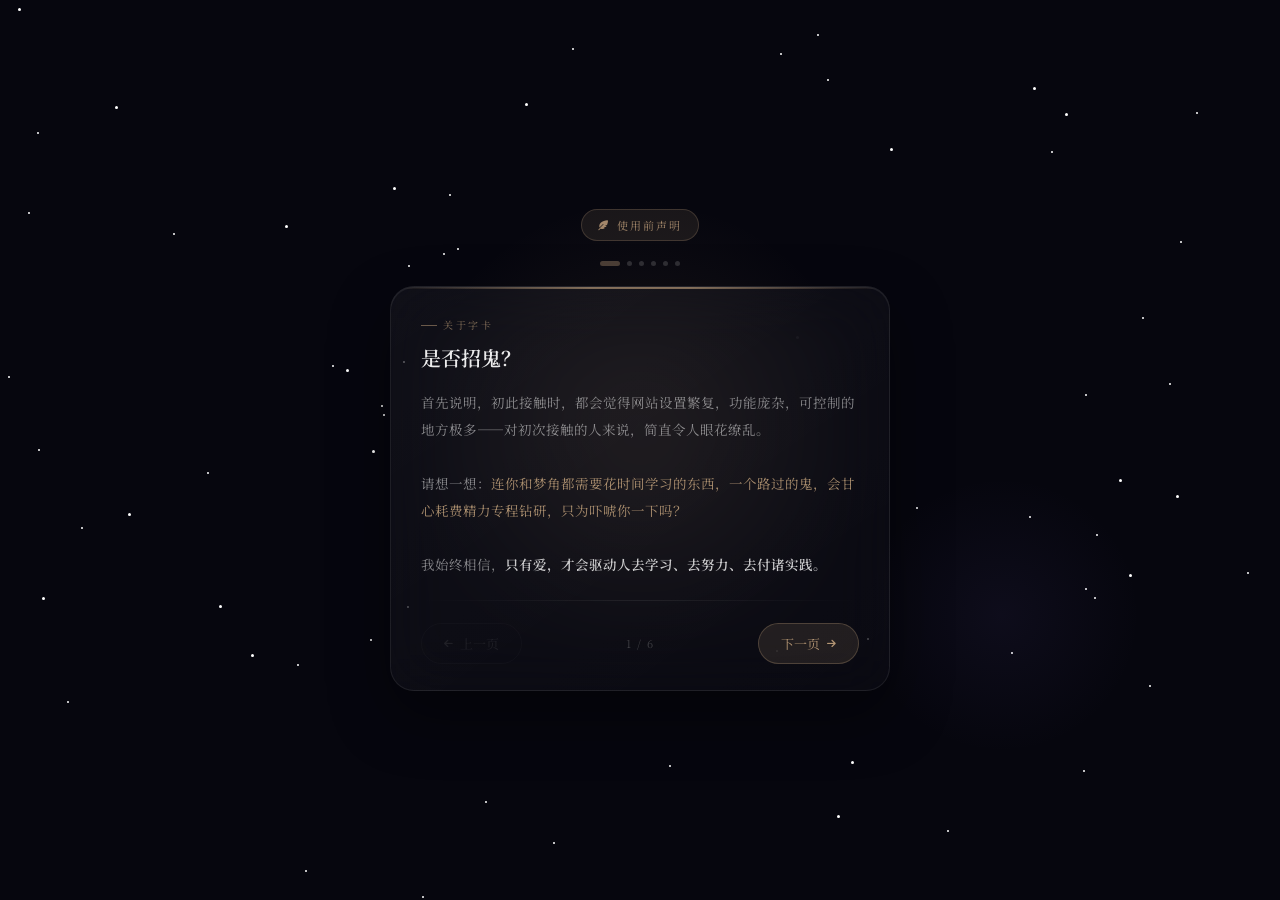
==== commit b973b4ba: "Add files via upload 修改信息统计&搜索" ====
--- a/index.html
+++ b/index.html
@@ -2795,7 +2795,7 @@
                         <button onclick="window._jumpToDate && window._jumpToDate()" class="modal-btn modal-btn-primary" style="padding:5px 12px;font-size:12px;">跳转</button>
                     </div>
                 </div>
-                <div id="msg-search-results" style="max-height:52vh;overflow-y:auto;margin-top:10px;margin-left:-4px;margin-right:-4px;"></div>
+                <div id="msg-search-results" style="flex:1;min-height:0;overflow-y:auto;margin-top:10px;margin-left:-4px;margin-right:-4px;"></div>
             </div>
             <div id="favorites-panel" style="display:none;">
                 <div style="display:flex;justify-content:flex-end;margin-bottom:10px;">
--- a/css/styles.css
+++ b/css/styles.css
@@ -5328,6 +5328,22 @@
         }
         #stats-content::-webkit-scrollbar {
             display: none;
+        }
+
+        /* "搜索"这个tab（#search-panel）之前没配到跟"统计"tab（#stats-content）一样的
+           flex:1+overflow-y:auto处理，导致它的高度算不准，撑爆了.modal-content的
+           max-height:85vh+overflow:hidden这个整体布局，底部"返回/关闭"按钮的定位跟着乱掉、
+           盖在内容中间。这里让#search-panel也参与flex布局、自己内部滚动，
+           跟#stats-content用的是同一套写法，保持一致 */
+        #search-panel {
+            flex: 1;
+            min-height: 0;
+            display: flex;
+            flex-direction: column;
+            overflow: hidden;
+        }
+        #search-panel .stats-search-box {
+            flex-shrink: 0;
         }
 
         #stats-modal .modal-buttons {
--- a/css/more-menu.css
+++ b/css/more-menu.css
@@ -27,9 +27,13 @@
 }
 
 /* ── 下方展开面板（微信风格，撑开布局，不是浮层） ── */
-/* 不要任何展开/收起动效，切换要立刻到位，所以这里没有 transition */
+/* 不要任何展开/收起动效，切换要立刻到位，所以这里没有 transition。
+   背景色用 --secondary-bg，跟表情面板（#user-sticker-picker）是同一个变量，
+   会跟着主题色走，不会透出后面的聊天内容 */
 .more-menu-panel {
     display: none;
+    background: var(--secondary-bg);
+    border-top: 1px solid var(--border-color);
 }
 .more-menu-panel.active {
     display: block;
--- a/css/redpacket.css
+++ b/css/redpacket.css
@@ -734,13 +734,20 @@
    坐标原样抠自那两份新SVG（未拆红包.svg / 带表情包.svg）。
    ============================================================ */
 .rp-card-sticker-img {
+    /* 改成跟主聊天 .message-image 一个逻辑：只卡宽度，高度不设死，
+       跟着图片本身的比例自然撑开，圆角直接打在图片上——不裁切、不用背景凑一个方框。
+       left/width 沿用卡片美术图设计好的插槽宽度；top 挪到插槽的垂直中心点，
+       配合 translateY(-50%) 让图不管高矮都以设计好的中心为基准，不会因为
+       高度不固定了就贴着某一边跑偏 */
     position: absolute;
     left: 39.3%;
     width: 21.3%;
-    height: 12.7%;
-    object-fit: cover; /* 之前用contain，图片留白对不齐圆角框边界，看起来像缺了一角；改cover铺满裁切，圆角就干净了 */
-    background: rgba(0,0,0,0.06);
+    height: auto;
+    max-height: none;
+    object-fit: unset;
+    background: none;
     border-radius: 12px; /* 跟聊天图片消息的圆角对齐 */
+    transform: translateY(-50%);
     z-index: 2;
 }
 
@@ -749,10 +756,11 @@
 .rp-card-sealed.rp-card-has-sticker .rp-card-header-row { top: 19.1%; }
 .rp-card-sealed.rp-card-has-sticker .rp-card-blessing { top: 28%; }
 .rp-card-sealed.rp-card-has-sticker .rp-card-sticker-img {
-    top: 38.5%;
+    /* top 从"框的顶边"改成"插槽的垂直中心"(原38.5% + 原高15.5%/2 = 46.25%)，
+       配合上面 translateY(-50%) 生效；height 不再固定，交给图片自己的比例 */
+    top: 46.25%;
     left: 37%;
     width: 26%;
-    height: 15.5%;
 }
 .rp-card-sealed.rp-card-has-sticker .rp-card-open-circle { top: 67.1%; }
 
@@ -765,10 +773,10 @@
 .rp-card-returned.rp-card-has-sticker .rp-card-blessing-grey { top: 37%; }
 .rp-card-opened.rp-card-has-sticker .rp-card-sticker-img,
 .rp-card-returned.rp-card-has-sticker .rp-card-sticker-img {
-    top: 42.5%;
+    /* 同上，改成插槽垂直中心(原42.5% + 原高15.5%/2 = 50.25%) */
+    top: 50.25%;
     left: 37%;
     width: 26%;
-    height: 15.5%;
 }
 .rp-card-opened.rp-card-has-sticker .rp-card-amount,
 .rp-card-returned.rp-card-has-sticker .rp-card-amount { top: 64%; }
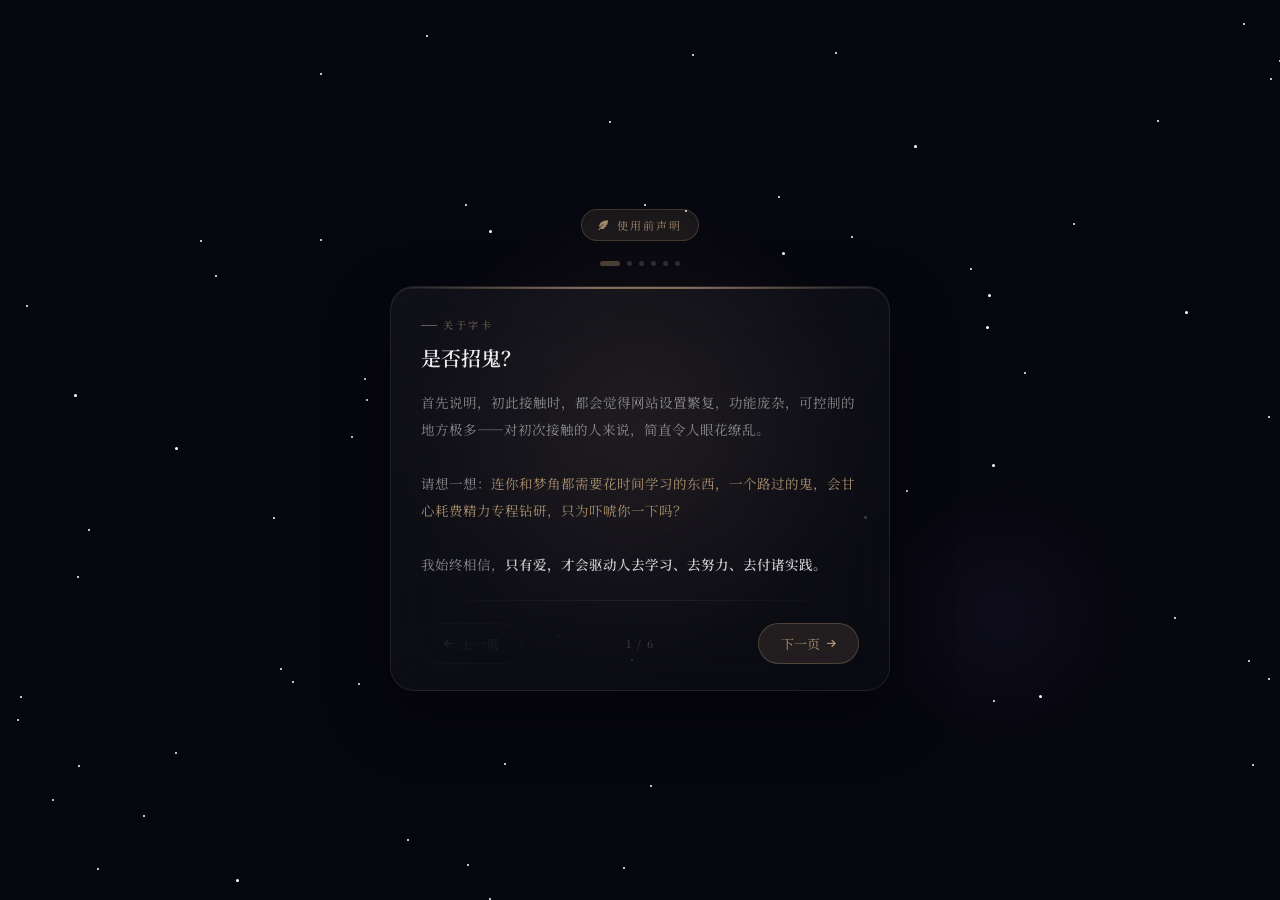
==== commit 09eb9737: "Add files via upload 输入框高度" ====
--- a/index.html
+++ b/index.html
@@ -423,7 +423,7 @@
 
     <button class="continue-btn input-btn" id="continue-btn" title="让对方继续说"><i class="fas fa-ellipsis-h"></i></button>
 
-    <textarea class="message-input" id="message-input" placeholder="" rows="1"></textarea>
+    <textarea class="message-input" id="message-input" placeholder="" rows="1" style="height:46px;"></textarea>
 
     <button class="combo-btn input-btn" id="combo-btn" title="表情 & 拍一拍">
         <i class="fas fa-laugh-beam"></i>
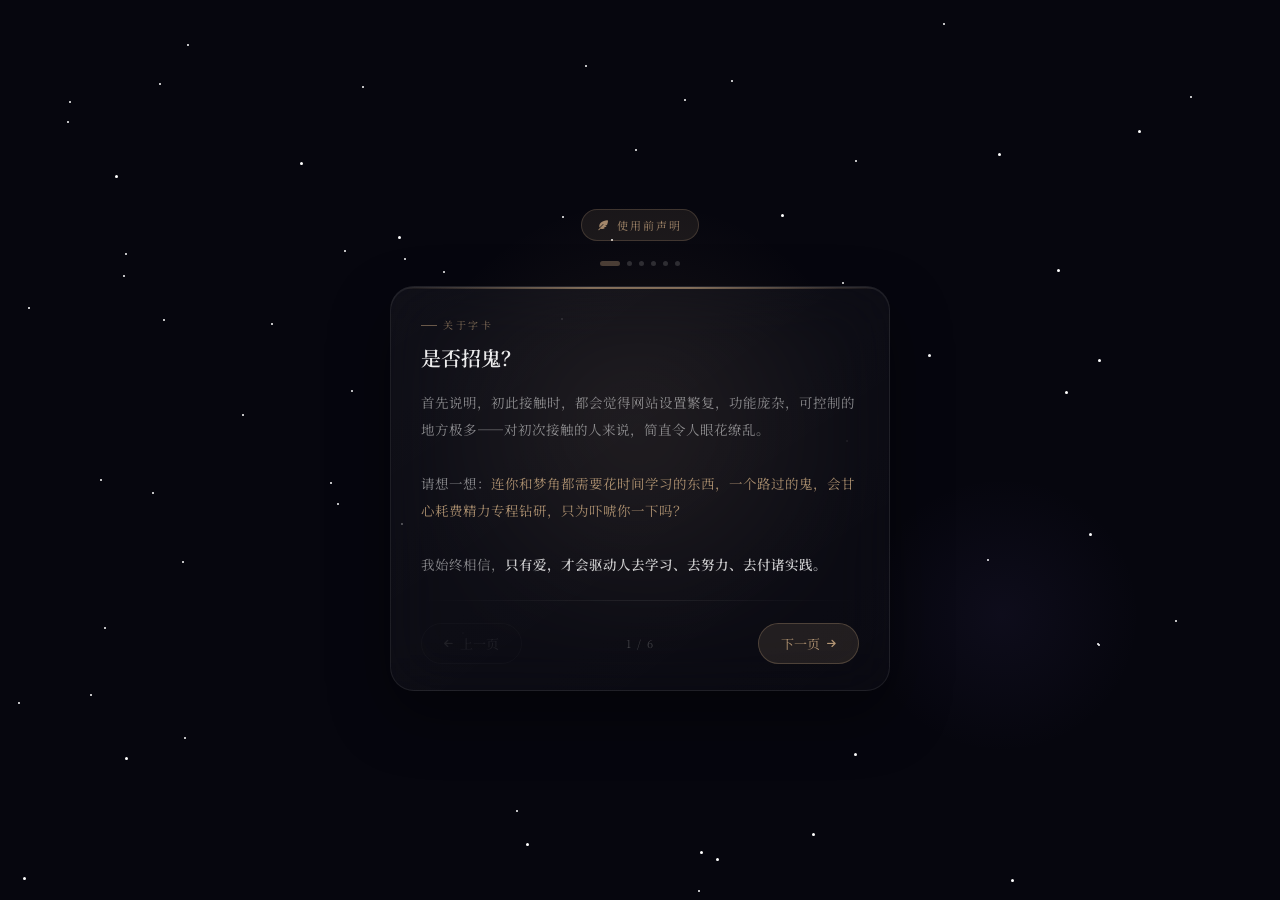
==== commit 044fd83e: "Add files via upload 输入框高度修改" ====
--- a/index.html
+++ b/index.html
@@ -423,7 +423,7 @@
 
     <button class="continue-btn input-btn" id="continue-btn" title="让对方继续说"><i class="fas fa-ellipsis-h"></i></button>
 
-    <textarea class="message-input" id="message-input" placeholder="" rows="1" style="height:46px;"></textarea>
+    <textarea class="message-input" id="message-input" placeholder="" rows="1"></textarea>
 
     <button class="combo-btn input-btn" id="combo-btn" title="表情 & 拍一拍">
         <i class="fas fa-laugh-beam"></i>
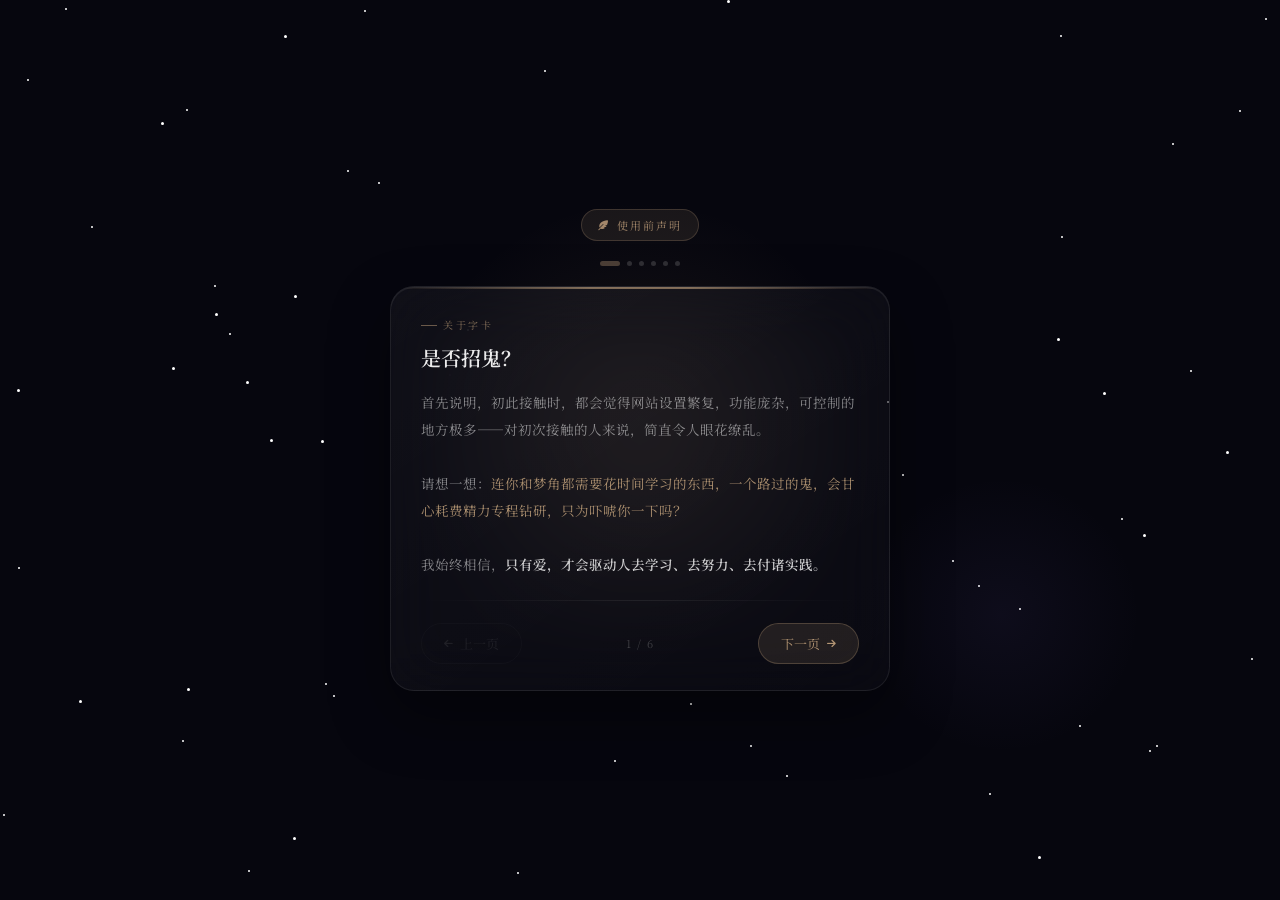
==== commit adffeb78: "Add files via upload 修改布局+修复纪念日红包bug" ====
--- a/index.html
+++ b/index.html
@@ -417,11 +417,14 @@
     <button id="collapse-expand-btn" title="展开更多" style="display:none;width:36px;height:36px;border:none;border-radius:50%;cursor:pointer;background:rgba(var(--accent-color-rgb),0.12);color:var(--accent-color);font-size:14px;transition:all 0.25s;flex-shrink:0;align-items:center;justify-content:center;" onclick="window.toggleCollapsedExtras && window.toggleCollapsedExtras()"><i class="fas fa-chevron-up"></i></button>
     <!-- 视频通话/图片/批量发送：功能已经挪进"更多"菜单，这三个按钮留在DOM里只是因为其它JS文件
          直接引用了它们的元素（DOMElements.attachmentBtn / .batchBtn 等，没有做空值判断），
-         删掉元素会报错，所以只用 input-btn-relocated 类隐藏，不删除。 -->
-    <button class="videocall-btn input-btn input-btn-relocated" id="videocall-btn" title="视频通话"><i class="fas fa-video"></i></button>
+         删掉元素会报错，所以只用 input-btn-relocated 类隐藏，不删除。
+         "视频通话"和"让梦角主动说话"这两个位置对调了：视频通话现在显示在输入区主行里，
+         "让梦角主动说话"挪进"更多"菜单（对应下面 continue-btn 加了 input-btn-relocated） -->
     <button class="attachment-btn input-btn input-btn-relocated" id="attachment-btn" title="发送图片"><i class="fas fa-image"></i></button>
 
-    <button class="continue-btn input-btn" id="continue-btn" title="让对方继续说"><i class="fas fa-ellipsis-h"></i></button>
+    <button class="continue-btn input-btn input-btn-relocated" id="continue-btn" title="让对方继续说"><i class="fas fa-ellipsis-h"></i></button>
+
+    <button class="videocall-btn input-btn" id="videocall-btn" title="视频通话"><i class="fas fa-video"></i></button>
 
     <textarea class="message-input" id="message-input" placeholder="" rows="1"></textarea>
 
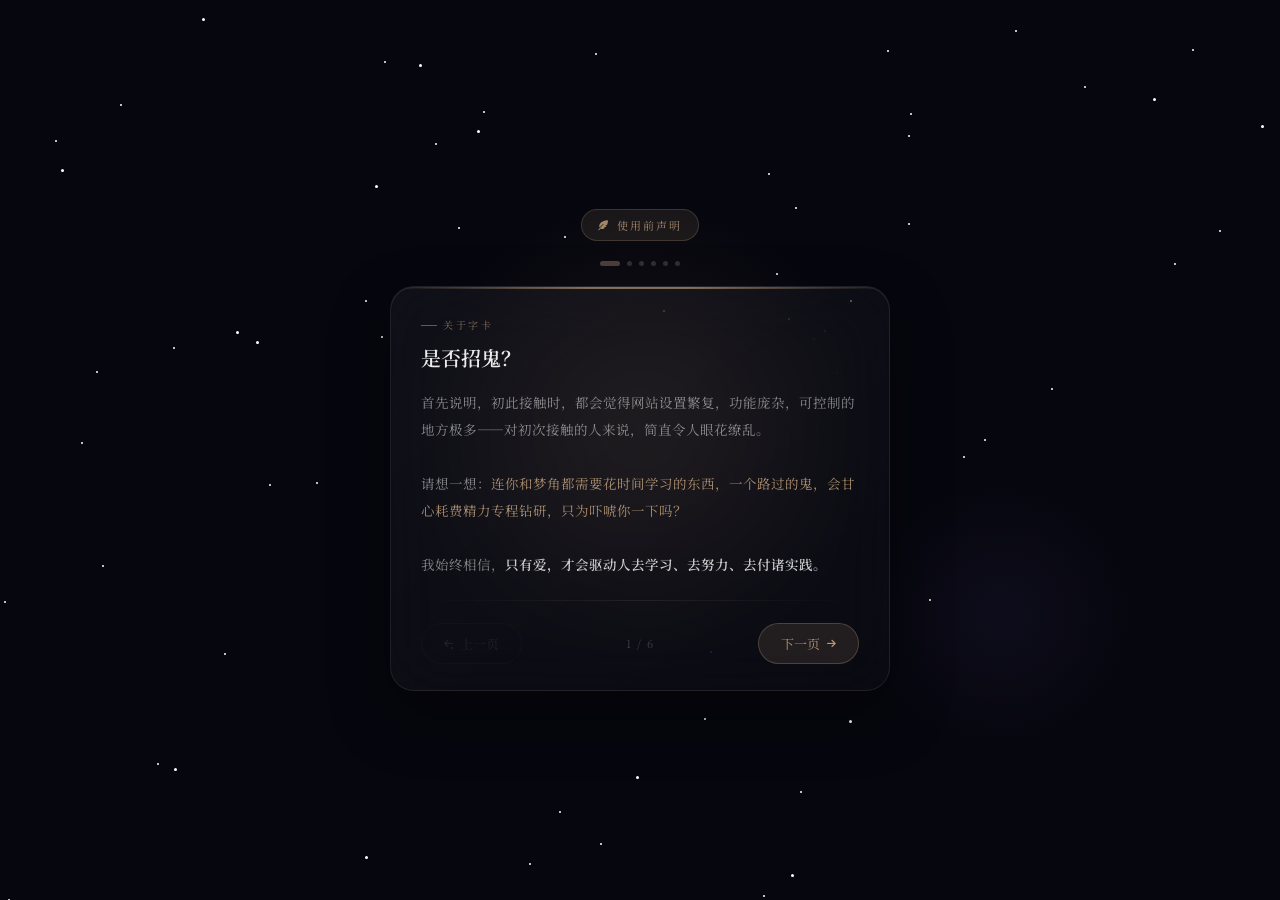
==== commit 4778b129: "Add files via upload 新增表情反应" ====
--- a/index.html
+++ b/index.html
@@ -2140,6 +2140,11 @@
                                 <input type="range" min="1" max="5" step="1" value="3" class="font-size-slider" id="combine-cards-slider">
                                 <span class="cs-slider-val" id="combine-cards-value">3句</span>
                             </div>
+                        </div>
+                        <div class="setting-pill-row" id="auto-reaction-toggle" style="border-top:1px solid var(--border-color);">
+                            <span class="setting-pill-icon"><i class="far fa-grin-hearts"></i></span>
+                            <span class="setting-pill-label">表情反应 <span style="font-size:11px;color:var(--text-secondary);font-weight:400;">开启后ta有概率对你的消息做出emoji反应</span></span>
+                            <div class="setting-pill-switch"><div class="setting-pill-knob"></div></div>
                         </div>
                     </div>
 
--- a/css/styles.css
+++ b/css/styles.css
@@ -1038,14 +1038,16 @@
             display: flex;
             padding: 4px 6px;
             opacity: 0;
-            transform: translateY(5px);
+            /* --safe-shift 鐢� JS 鍦ㄥ伐鍏锋爮蹇创鍒板睆骞曡竟缂樻椂鍔ㄦ€佸啓鍏ワ紙瑙� _clampActionsToolbar锛夛紝
+               鐢ㄨ嚜瀹氫箟灞炴€у彔鍔犺€屼笉鏄洿鎺ユ敼 transform锛岃繖鏍蜂笉浼氳窡涓嬮潰鐨勫脊鍑哄姩鐢绘墦鏋� */
+            transform: translateY(5px) translateX(var(--safe-shift, 0px));
             transition: var(--transition);
             z-index: 2;
             pointer-events: none;
         }
         .message-wrapper.actions-visible .message-meta-actions {
             opacity: 1;
-            transform: translateY(0);
+            transform: translateY(0) translateX(var(--safe-shift, 0px));
             pointer-events: auto;
         }
         .message-wrapper.sent .message-meta-actions {
@@ -1053,6 +1055,87 @@
         }
         .message-wrapper.received .message-meta-actions {
             right: 0;
+        }
+
+        /* 娑堟伅姘旀场澶栭潰鍖呬竴灞備笉瑁佸垏鐨勫鍣細.message 鏈韩鏈� overflow:hidden锛堢粰鑷畾涔夋皵娉＄毊鑲ょ敤鐨勶級锛�
+           鍙嶅簲灏忔爣绛惧鏋滆创鍦� .message 鍐呴儴銆佸張瑕佹帰鍑烘皵娉¤竟缂橈紝浼氳杩欐潯瑙勫垯鍒囨帀锛屾墍浠ュ崟鐙寘涓€灞傘€� */
+        .message-bubble-wrap {
+            position: relative;
+            display: inline-flex;
+            max-width: 100%;
+        }
+        /* 鍙嶅簲灏忔爣绛撅細浣嶇疆璺熺潃"杩欐潯娑堟伅鏄皝鍙戠殑"璧帮紝涓嶈窡鐫€"璋佺偣鐨勫弽搴�"璧扳€斺€�
+           鐢ㄦ埛鍙戠殑娑堟伅鍥哄畾璐村湪宸︿笅瑙掞紝姊﹁鍙戠殑娑堟伅鍥哄畾璐村湪鍙充笅瑙掞紝骞朵笖寰€姘旀场澶栦晶澶氭帹涓€鐐癸紝
+           閬垮厤鍗″湪姘旀场鍐呬晶鎸′綇鏂囧瓧銆傚搴﹁窡鐫€鍐呭鎾戝紑锛堜笉鏄浐瀹氬渾鐐癸級锛屾櫘閫� emoji 鍜岄鏂囧瓧閮戒笉浼氳瑁佹帀銆� */
+        .message-reaction-badge {
+            position: absolute;
+            bottom: -9px;
+            display: inline-flex;
+            align-items: center;
+            justify-content: center;
+            width: auto;
+            padding: 2px 7px;
+            white-space: nowrap;
+            font-size: 14px;
+            line-height: 1.3;
+            background-color: var(--secondary-bg);
+            border-radius: 999px;
+            box-shadow: var(--shadow);
+            z-index: 1;
+            pointer-events: none;
+        }
+        .message-wrapper.sent .message-reaction-badge {
+            left: -6px;
+        }
+        .message-wrapper.received .message-reaction-badge {
+            right: -6px;
+        }
+
+        .reaction-picker-popup {
+            position: fixed;
+            z-index: 99999;
+            display: flex;
+            flex-wrap: wrap;
+            gap: 4px;
+            max-width: 220px;
+            padding: 8px;
+            background-color: var(--secondary-bg);
+            border-radius: 16px;
+            box-shadow: var(--shadow);
+        }
+        .reaction-picker-item {
+            width: 34px;
+            height: 34px;
+            display: flex;
+            align-items: center;
+            justify-content: center;
+            font-size: 20px;
+            border-radius: 50%;
+            cursor: pointer;
+            transition: background-color 0.15s ease;
+        }
+        .reaction-picker-item:hover {
+            background-color: var(--border-color);
+        }
+        .reaction-picker-more {
+            color: var(--text-secondary);
+            font-size: 14px;
+        }
+        .reaction-picker-hint {
+            flex: 0 0 100%;
+            font-size: 11px;
+            color: var(--text-secondary);
+            padding: 2px 2px 6px;
+        }
+        .reaction-picker-input {
+            width: 180px;
+            padding: 8px 10px;
+            border-radius: 10px;
+            border: 1px solid var(--border-color);
+            background-color: var(--primary-bg, transparent);
+            color: var(--text-primary);
+            font-size: 14px;
+            outline: none;
         }
 
         .meta-action-btn {
@@ -1442,7 +1525,7 @@
             font-size: 11px;
             flex-shrink: 0;
         }
-        .call-event-detail::before { content: '·'; margin-right: 4px; }
+        .call-event-detail::before { content: '路'; margin-right: 4px; }
         .call-event-delete {
             background: none;
             border: none;
@@ -1806,7 +1889,7 @@
                 radial-gradient(ellipse at 50% 50%, rgba(255,255,255,0.05) 0%, transparent 65%);
         }
         .dg-header-band::after {
-            content: '✦  DAILY  BULLETIN  ✦';
+            content: '鉁�  DAILY  BULLETIN  鉁�';
             position: absolute; top: 17px; left: 0; right: 0;
             text-align: center;
             font-size: 7.5px; letter-spacing: 5px; opacity: 0.3;
@@ -2449,7 +2532,7 @@
         }
         .env-letter-delete-btn:hover { color: #ff4757; opacity: 1; }
         .env-letter-item.reply .env-letter-status::before {
-            content: '已回信';
+            content: '宸插洖淇�';
             font-size: 9px; color: #6BCB77; border: 1px solid #6BCB77;
             border-radius: 4px; padding: 1px 5px; letter-spacing: 0.5px;
             margin-right: 4px;
@@ -3438,7 +3521,7 @@
         }
 
         .text-tech-container::before {
-            content: '✦  LOADING  ✦';
+            content: '鉁�  LOADING  鉁�';
             display: block;
             font-size: 8px; letter-spacing: 5px;
             color: rgba(var(--accent-color-rgb), 0.6);
@@ -4699,7 +4782,7 @@
             box-shadow: 0 2px 8px rgba(255, 193, 7, 0.4);
         }
         .batch-favorite-checkbox.checked::after {
-            content: "✓";
+            content: "鉁�";
             font-weight: 900;
             color: #fff;
             font-size: 12px;
@@ -5330,11 +5413,11 @@
             display: none;
         }
 
-        /* "搜索"这个tab（#search-panel）之前没配到跟"统计"tab（#stats-content）一样的
-           flex:1+overflow-y:auto处理，导致它的高度算不准，撑爆了.modal-content的
-           max-height:85vh+overflow:hidden这个整体布局，底部"返回/关闭"按钮的定位跟着乱掉、
-           盖在内容中间。这里让#search-panel也参与flex布局、自己内部滚动，
-           跟#stats-content用的是同一套写法，保持一致 */
+        /* "鎼滅储"杩欎釜tab锛�#search-panel锛変箣鍓嶆病閰嶅埌璺�"缁熻"tab锛�#stats-content锛変竴鏍风殑
+           flex:1+overflow-y:auto澶勭悊锛屽鑷村畠鐨勯珮搴︾畻涓嶅噯锛屾拺鐖嗕簡.modal-content鐨�
+           max-height:85vh+overflow:hidden杩欎釜鏁翠綋甯冨眬锛屽簳閮�"杩斿洖/鍏抽棴"鎸夐挳鐨勫畾浣嶈窡鐫€涔辨帀銆�
+           鐩栧湪鍐呭涓棿銆傝繖閲岃#search-panel涔熷弬涓巉lex甯冨眬銆佽嚜宸卞唴閮ㄦ粴鍔紝
+           璺�#stats-content鐢ㄧ殑鏄悓涓€濂楀啓娉曪紝淇濇寔涓€鑷� */
         #search-panel {
             flex: 1;
             min-height: 0;
@@ -5441,7 +5524,7 @@
         }
 
         .ann-header-card::before {
-    content: '❤︎';
+    content: '鉂わ笌';
     position: absolute;
     font-size: 80px;
     right: -10px;
@@ -6303,7 +6386,7 @@
             height 0.4s cubic-bezier(0.175, 0.885, 0.32, 1.275),
             border-radius 0.4s ease,
             opacity 0.3s ease, visibility 0.3s ease;
-            z-index: 1550; /* 需高于 #couple-space-page(1500)，否则打开情侣空间后播放器会被盖住 */
+            z-index: 1550; /* 闇€楂樹簬 #couple-space-page(1500)锛屽惁鍒欐墦寮€鎯呬荆绌洪棿鍚庢挱鏀惧櫒浼氳鐩栦綇 */
             overflow: hidden;
             cursor: grab;
             border: 1px solid rgba(var(--accent-color-rgb), 0.12);
@@ -6805,7 +6888,7 @@
     position: relative;
         }
         .custom-tag::after {
-    content: "●";
+    content: "鈼�";
     font-size: 10px;
     color: #fff;
     position: absolute;
@@ -8783,7 +8866,7 @@
     box-shadow: 0 1px 5px rgba(var(--accent-color-rgb),0.1);
         }
         .poke-quick-item::before {
-    content: '✦';
+    content: '鉁�';
     font-size: 10px;
     color: var(--accent-color);
     opacity: 0.5;
@@ -10356,7 +10439,7 @@
             }
         }
 
-        /* 超窄屏（≤360px）：存储用量三格改为自动换行排列 */
+        /* 瓒呯獎灞忥紙鈮�360px锛夛細瀛樺偍鐢ㄩ噺涓夋牸鏀逛负鑷姩鎹㈣鎺掑垪 */
         @media (max-width: 360px) {
             .dm-stats-grid {
                 grid-template-columns: repeat(auto-fit, minmax(80px, 1fr));
@@ -10817,18 +10900,18 @@
             outline: none;
         }
 
-/* ────────────────────────────────────────────────────────────────
-   首页改造 · 第一步：隐藏不需要的功能入口（代码保留）
-   ──────────────────────────────────────────────────────────────── */
-
-/* 顶部栏：隐藏会话管理 + 群聊设置 + 昼夜切换（已改为跟随系统）*/
+/* 鈹€鈹€鈹€鈹€鈹€鈹€鈹€鈹€鈹€鈹€鈹€鈹€鈹€鈹€鈹€鈹€鈹€鈹€鈹€鈹€鈹€鈹€鈹€鈹€鈹€鈹€鈹€鈹€鈹€鈹€鈹€鈹€鈹€鈹€鈹€鈹€鈹€鈹€鈹€鈹€鈹€鈹€鈹€鈹€鈹€鈹€鈹€鈹€鈹€鈹€鈹€鈹€鈹€鈹€鈹€鈹€鈹€鈹€鈹€鈹€鈹€鈹€鈹€鈹€
+   棣栭〉鏀归€� 路 绗竴姝ワ細闅愯棌涓嶉渶瑕佺殑鍔熻兘鍏ュ彛锛堜唬鐮佷繚鐣欙級
+   鈹€鈹€鈹€鈹€鈹€鈹€鈹€鈹€鈹€鈹€鈹€鈹€鈹€鈹€鈹€鈹€鈹€鈹€鈹€鈹€鈹€鈹€鈹€鈹€鈹€鈹€鈹€鈹€鈹€鈹€鈹€鈹€鈹€鈹€鈹€鈹€鈹€鈹€鈹€鈹€鈹€鈹€鈹€鈹€鈹€鈹€鈹€鈹€鈹€鈹€鈹€鈹€鈹€鈹€鈹€鈹€鈹€鈹€鈹€鈹€鈹€鈹€鈹€鈹€ */
+
+/* 椤堕儴鏍忥細闅愯棌浼氳瘽绠＄悊 + 缇よ亰璁剧疆 + 鏄煎鍒囨崲锛堝凡鏀逛负璺熼殢绯荤粺锛�*/
 #session-manager-btn,
 #group-chat-btn,
 #theme-toggle {
     display: none !important;
 }
 
-/* 顶部栏按钮顺序：信箱 · 陪伴 · 公告 · 情侣空间 · 设置 */
+/* 椤堕儴鏍忔寜閽『搴忥細淇＄ 路 闄即 路 鍏憡 路 鎯呬荆绌洪棿 路 璁剧疆 */
 .header-actions { display: flex; }
 #envelope-header-btn  { order: 1; }
 #companion-btn        { order: 2; }
@@ -10836,35 +10919,35 @@
 #moments-header-btn   { order: 4; }
 #settings-btn         { order: 5; }
 
-/* 底部输入区：隐藏批量发送、发送按钮（让对方继续说已改为显示，见下方"第三步"） */
+/* 搴曢儴杈撳叆鍖猴細闅愯棌鎵归噺鍙戦€併€佸彂閫佹寜閽紙璁╁鏂圭户缁宸叉敼涓烘樉绀猴紝瑙佷笅鏂�"绗笁姝�"锛� */
 #batch-btn,
 #send-btn,
-/* 也隐藏"展开"模式里的批量按钮 */
+/* 涔熼殣钘�"灞曞紑"妯″紡閲岀殑鎵归噺鎸夐挳 */
 #batch-btn-extra {
     display: none !important;
 }
 
-/* 表情按钮里：隐藏"对方"tab 和"拍一拍"tab（对方表情不在用户控制范围，拍一拍改用点头像触发）*/
+/* 琛ㄦ儏鎸夐挳閲岋細闅愯棌"瀵规柟"tab 鍜�"鎷嶄竴鎷�"tab锛堝鏂硅〃鎯呬笉鍦ㄧ敤鎴锋帶鍒惰寖鍥达紝鎷嶄竴鎷嶆敼鐢ㄧ偣澶村儚瑙﹀彂锛�*/
 .combo-tab-btn[data-tab="partner-sticker"],
 .combo-tab-btn[data-tab="poke"] {
     display: none !important;
 }
 
-/* ────────────────────────────────────────────────────────────────
-   首页改造 · 第二步：语音 + 加号菜单 + 拍照弹窗
-   ──────────────────────────────────────────────────────────────── */
-
-/* 输入区视觉重排（用 flex order，不改 DOM 顺序）
-   目标布局：[📹视频通话] [输入框] [😀表情] [🖼图片] [💬让对方继续说]
-   最后一个"继续说"按钮实际是 .input-buttons 容器里唯一还显示的按钮
-   （批量发送/发送按钮已在上面隐藏），容器整体 order:5 排在最右边 */
+/* 鈹€鈹€鈹€鈹€鈹€鈹€鈹€鈹€鈹€鈹€鈹€鈹€鈹€鈹€鈹€鈹€鈹€鈹€鈹€鈹€鈹€鈹€鈹€鈹€鈹€鈹€鈹€鈹€鈹€鈹€鈹€鈹€鈹€鈹€鈹€鈹€鈹€鈹€鈹€鈹€鈹€鈹€鈹€鈹€鈹€鈹€鈹€鈹€鈹€鈹€鈹€鈹€鈹€鈹€鈹€鈹€鈹€鈹€鈹€鈹€鈹€鈹€鈹€鈹€
+   棣栭〉鏀归€� 路 绗簩姝ワ細璇煶 + 鍔犲彿鑿滃崟 + 鎷嶇収寮圭獥
+   鈹€鈹€鈹€鈹€鈹€鈹€鈹€鈹€鈹€鈹€鈹€鈹€鈹€鈹€鈹€鈹€鈹€鈹€鈹€鈹€鈹€鈹€鈹€鈹€鈹€鈹€鈹€鈹€鈹€鈹€鈹€鈹€鈹€鈹€鈹€鈹€鈹€鈹€鈹€鈹€鈹€鈹€鈹€鈹€鈹€鈹€鈹€鈹€鈹€鈹€鈹€鈹€鈹€鈹€鈹€鈹€鈹€鈹€鈹€鈹€鈹€鈹€鈹€鈹€ */
+
+/* 杈撳叆鍖鸿瑙夐噸鎺掞紙鐢� flex order锛屼笉鏀� DOM 椤哄簭锛�
+   鐩爣甯冨眬锛歔馃摴瑙嗛閫氳瘽] [杈撳叆妗哴 [馃榾琛ㄦ儏] [馃柤鍥剧墖] [馃挰璁╁鏂圭户缁]
+   鏈€鍚庝竴涓�"缁х画璇�"鎸夐挳瀹為檯鏄� .input-buttons 瀹瑰櫒閲屽敮涓€杩樻樉绀虹殑鎸夐挳
+   锛堟壒閲忓彂閫�/鍙戦€佹寜閽凡鍦ㄤ笂闈㈤殣钘忥級锛屽鍣ㄦ暣浣� order:5 鎺掑湪鏈€鍙宠竟 */
 #videocall-btn   { order: 1; }
 .message-input   { order: 2; }
 #combo-btn       { order: 3; }
 #attachment-btn  { order: 4; }
 .input-buttons   { order: 5; }
 
-/* attachment-btn 颜色和其他按钮一致 */
+/* attachment-btn 棰滆壊鍜屽叾浠栨寜閽竴鑷� */
 #attachment-btn {
     background-color: var(--toolbar-btn-bg, var(--message-received-bg));
     color: var(--toolbar-btn-color, var(--text-secondary));
@@ -10873,7 +10956,7 @@
     color: var(--text-primary);
 }
 
-/* 视频通话按钮 —— 跟其他按钮一致的灰底灰 icon */
+/* 瑙嗛閫氳瘽鎸夐挳 鈥斺€� 璺熷叾浠栨寜閽竴鑷寸殑鐏板簳鐏� icon */
 #videocall-btn {
     background-color: var(--toolbar-btn-bg, var(--message-received-bg));
     color: var(--toolbar-btn-color, var(--text-secondary));
@@ -10882,34 +10965,34 @@
     color: var(--text-primary);
 }
 
-/* 隐藏项目内置的视频通话浮动按钮（我们在输入区有自己的视频通话按钮）*/
+/* 闅愯棌椤圭洰鍐呯疆鐨勮棰戦€氳瘽娴姩鎸夐挳锛堟垜浠湪杈撳叆鍖烘湁鑷繁鐨勮棰戦€氳瘽鎸夐挳锛�*/
 #collapsed-call-btn,
 #call-toolbar-btn {
     display: none !important;
 }
 
-/* 彻底隐藏"展开更多"按钮（向上箭头），新方案已用加号菜单替代 */
+/* 褰诲簳闅愯棌"灞曞紑鏇村"鎸夐挳锛堝悜涓婄澶达級锛屾柊鏂规宸茬敤鍔犲彿鑿滃崟鏇夸唬 */
 #collapse-expand-btn {
     display: none !important;
 }
-/* 同时压制收纳模式下的强制显示规则 */
+/* 鍚屾椂鍘嬪埗鏀剁撼妯″紡涓嬬殑寮哄埗鏄剧ず瑙勫垯 */
 body.bottom-collapse-mode #collapse-expand-btn {
     display: none !important;
 }
 
-/* 输入框允许多行显示（最多 3 行，超出滚动）
-   原 CSS 强制 nowrap + hidden + ellipsis 锁成单行，这里覆盖回 textarea 默认行为 */
+/* 杈撳叆妗嗗厑璁稿琛屾樉绀猴紙鏈€澶� 3 琛岋紝瓒呭嚭婊氬姩锛�
+   鍘� CSS 寮哄埗 nowrap + hidden + ellipsis 閿佹垚鍗曡锛岃繖閲岃鐩栧洖 textarea 榛樿琛屼负 */
 .message-input {
     white-space: pre-wrap !important;
     overflow-y: auto !important;
     text-overflow: clip !important;
-    max-height: 96px !important;   /* 约 3 行 */
+    max-height: 96px !important;   /* 绾� 3 琛� */
     line-height: 1.4 !important;
 }
 
-/* ────────────────────────────────────────────────────────────────
-   首页改造 · 第三步：双击聊天里"对方头像" = 拍一拍
-   ──────────────────────────────────────────────────────────────── */
+/* 鈹€鈹€鈹€鈹€鈹€鈹€鈹€鈹€鈹€鈹€鈹€鈹€鈹€鈹€鈹€鈹€鈹€鈹€鈹€鈹€鈹€鈹€鈹€鈹€鈹€鈹€鈹€鈹€鈹€鈹€鈹€鈹€鈹€鈹€鈹€鈹€鈹€鈹€鈹€鈹€鈹€鈹€鈹€鈹€鈹€鈹€鈹€鈹€鈹€鈹€鈹€鈹€鈹€鈹€鈹€鈹€鈹€鈹€鈹€鈹€鈹€鈹€鈹€鈹€
+   棣栭〉鏀归€� 路 绗笁姝ワ細鍙屽嚮鑱婂ぉ閲�"瀵规柟澶村儚" = 鎷嶄竴鎷�
+   鈹€鈹€鈹€鈹€鈹€鈹€鈹€鈹€鈹€鈹€鈹€鈹€鈹€鈹€鈹€鈹€鈹€鈹€鈹€鈹€鈹€鈹€鈹€鈹€鈹€鈹€鈹€鈹€鈹€鈹€鈹€鈹€鈹€鈹€鈹€鈹€鈹€鈹€鈹€鈹€鈹€鈹€鈹€鈹€鈹€鈹€鈹€鈹€鈹€鈹€鈹€鈹€鈹€鈹€鈹€鈹€鈹€鈹€鈹€鈹€鈹€鈹€鈹€鈹€ */
 .message-avatar {
     cursor: pointer;
     -webkit-tap-highlight-color: transparent;
@@ -10925,8 +11008,8 @@
 }
 
 
-/* ──────── 语音气泡（仿微信，简洁版：声波弧 + 时长） ──────── */
-/* 给消息加 user-select:none，防止 iOS 长按选中文本/弹系统菜单 */
+/* 鈹€鈹€鈹€鈹€鈹€鈹€鈹€鈹€ 璇煶姘旀场锛堜豢寰俊锛岀畝娲佺増锛氬０娉㈠姬 + 鏃堕暱锛� 鈹€鈹€鈹€鈹€鈹€鈹€鈹€鈹€ */
+/* 缁欐秷鎭姞 user-select:none锛岄槻姝� iOS 闀挎寜閫変腑鏂囨湰/寮圭郴缁熻彍鍗� */
 .message-wrapper.has-voice .message-content-wrapper,
 .message-wrapper.has-voice .message {
     -webkit-user-select: none;
@@ -10963,10 +11046,10 @@
     opacity: 0.9;
 }
 
-/* 老元素隐藏（向后兼容）*/
+/* 鑰佸厓绱犻殣钘忥紙鍚戝悗鍏煎锛�*/
 .voice-bubble-bars, .voice-bubble-wave, .voice-bubble-icon { display: none !important; }
 
-/* 转文字结果展示在语音气泡下方 */
+/* 杞枃瀛楃粨鏋滃睍绀哄湪璇煶姘旀场涓嬫柟 */
 .voice-transcript {
     margin-top: 6px;
     padding: 8px 12px;
@@ -10985,25 +11068,29 @@
     opacity: 0.7;
 }
 
-/* 对方伪语音条下方贴的文字 */
+/* 璇煶鏉′笅鏂硅创鐨勬枃瀛椻€斺€旈鑹叉敼鎴愮户鎵挎皵娉¤嚜宸辩殑鏂囧瓧鑹�(inherit)锛屼笉鍐嶅崟鐙啓姝讳竴涓彉閲忋€�
+   杩欐牱姘旀场鐨偆 CSS 鐩存帴鏀� .message-received/.message-sent 鐨� color 鏃讹紝
+   杩欐鏂囧瓧浼氳窡鐫€涓€璧峰彉锛涚敤 opacity 鍋�"姣旀鏂囨贰涓€鐐�"鐨勫急鍖栵紝鑰屼笉鏄彟澶栨寚瀹氫竴涓鑹诧紝
+   杩欐牱涓嶇姘旀场鏂囧瓧鏈€缁堟槸浠€涔堥鑹诧紝寮卞寲鐨勮鎰熼兘鑳戒繚鎸佷竴鑷达紝涓嶄細鍑虹幇鏂囧瓧鍜屾皵娉″涓嶄笂鐨勬儏鍐� */
 .voice-fake-text {
     margin-top: 4px;
     font-size: 12px;
-    color: var(--text-secondary);
+    color: inherit;
+    opacity: 0.72;
     line-height: 1.5;
     padding: 0 4px;
 }
 
-/* ──────── 表情面板仿微信改造 ──────── */
-/* 隐藏整条 tab 栏（我/对方/拍一拍/添加/管理）*/
+/* 鈹€鈹€鈹€鈹€鈹€鈹€鈹€鈹€ 琛ㄦ儏闈㈡澘浠垮井淇℃敼閫� 鈹€鈹€鈹€鈹€鈹€鈹€鈹€鈹€ */
+/* 闅愯棌鏁存潯 tab 鏍忥紙鎴�/瀵规柟/鎷嶄竴鎷�/娣诲姞/绠＄悊锛�*/
 #user-sticker-picker .combo-tabs-header {
     display: none !important;
 }
 
 /* === STICKER PANEL v3 - 2026-05-31 ===
-   表情面板仿微信：picker 已经被 JS 移到 input-area 之前，
-   wrapper 用 column 让 picker 在上、input-area 在下；
-   picker 用 static 撑高 wrapper，因为 wrapper bottom:0 fixed，所以从底部往上长 */
+   琛ㄦ儏闈㈡澘浠垮井淇★細picker 宸茬粡琚� JS 绉诲埌 input-area 涔嬪墠锛�
+   wrapper 鐢� column 璁� picker 鍦ㄤ笂銆乮nput-area 鍦ㄤ笅锛�
+   picker 鐢� static 鎾戦珮 wrapper锛屽洜涓� wrapper bottom:0 fixed锛屾墍浠ヤ粠搴曢儴寰€涓婇暱 */
 body .input-area-wrapper {
     display: flex !important;
     flex-direction: column !important;
@@ -11026,9 +11113,9 @@
     right: auto !important;
     top: auto !important;
     bottom: auto !important;
-    /* 最外层再兜一层不透明底色——.combo-tabs-header 被隐藏之后，
-       分组图标行是这个面板里最先出现的东西，之前它自己的背景色没能完全盖住，
-       会露出后面的聊天内容。直接在最外层铺一层，不管里面任何子元素背景有没有问题都兜得住 */
+    /* 鏈€澶栧眰鍐嶅厹涓€灞備笉閫忔槑搴曡壊鈥斺€�.combo-tabs-header 琚殣钘忎箣鍚庯紝
+       鍒嗙粍鍥炬爣琛屾槸杩欎釜闈㈡澘閲屾渶鍏堝嚭鐜扮殑涓滆タ锛屼箣鍓嶅畠鑷繁鐨勮儗鏅壊娌¤兘瀹屽叏鐩栦綇锛�
+       浼氶湶鍑哄悗闈㈢殑鑱婂ぉ鍐呭銆傜洿鎺ュ湪鏈€澶栧眰閾轰竴灞傦紝涓嶇閲岄潰浠讳綍瀛愬厓绱犺儗鏅湁娌℃湁闂閮藉厹寰椾綇 */
     background: var(--secondary-bg) !important;
 }
 
@@ -11036,9 +11123,9 @@
     display: none !important;
 }
 
-/* 内容区上方加"添加表情"标题 —— 通过 JS 加 class 决定显示与否 */
+/* 鍐呭鍖轰笂鏂瑰姞"娣诲姞琛ㄦ儏"鏍囬 鈥斺€� 閫氳繃 JS 鍔� class 鍐冲畾鏄剧ず涓庡惁 */
 #user-sticker-picker .combo-content-area.show-title::before {
-    content: "添加表情";
+    content: "娣诲姞琛ㄦ儏";
     display: block;
     font-size: 14px;
     font-weight: 600;
@@ -11047,7 +11134,7 @@
     opacity: 0.9;
 }
 
-/* 内容区内边距加大（仿微信感觉），表情格也大一点 */
+/* 鍐呭鍖哄唴杈硅窛鍔犲ぇ锛堜豢寰俊鎰熻锛夛紝琛ㄦ儏鏍间篃澶т竴鐐� */
 #user-sticker-picker .combo-content-area {
     padding: 16px 16px 24px !important;
 }
@@ -11056,7 +11143,7 @@
     gap: 14px !important;
 }
 
-/* 加号格子（添加表情入口）*/
+/* 鍔犲彿鏍煎瓙锛堟坊鍔犺〃鎯呭叆鍙ｏ級*/
 .sticker-grid-add {
     aspect-ratio: 1 / 1;
     border-radius: 8px;
@@ -11076,7 +11163,7 @@
     transform: scale(1.05);
 }
 
-/* 触屏设备上，删除按钮默认可见（不靠 hover），避免 iOS 第一次 tap 仅触发 hover */
+/* 瑙﹀睆璁惧涓婏紝鍒犻櫎鎸夐挳榛樿鍙锛堜笉闈� hover锛夛紝閬垮厤 iOS 绗竴娆� tap 浠呰Е鍙� hover */
 @media (hover: none) {
     body #user-sticker-picker .sticker-delete-btn {
         opacity: 0.85 !important;
@@ -11085,7 +11172,7 @@
 }
 
 /* ============================================
-   陪伴日记 (Companion Diary)
+   闄即鏃ヨ (Companion Diary)
    ============================================ */
 
 #companion-diary-modal .modal-content.cd-modal-content {
@@ -11100,7 +11187,7 @@
     position: relative;
 }
 
-/* 纸张层叠效果（右侧） */
+/* 绾稿紶灞傚彔鏁堟灉锛堝彸渚э級 */
 .cd-modal-content::before {
     content: '';
     position: absolute;
@@ -11127,7 +11214,7 @@
     pointer-events: none;
 }
 
-/* 头部 */
+/* 澶撮儴 */
 .cd-header {
     background: var(--accent-color);
     padding: 12px 16px;
@@ -11166,7 +11253,7 @@
 .cd-stats-btn:hover { background: rgba(255,255,255,0.35); }
 .cd-stats-btn i { font-size: 11px; }
 
-/* 工具栏 */
+/* 宸ュ叿鏍� */
 .cd-toolbar {
     background: rgba(var(--accent-color-rgb), 0.08);
     border-bottom: 1px solid rgba(var(--accent-color-rgb), 0.2);
@@ -11228,7 +11315,7 @@
 }
 .cd-chip.active i { color: #fff; }
 
-/* 自定义下拉菜单 */
+/* 鑷畾涔変笅鎷夎彍鍗� */
 .cd-dropdown {
     display: none;
     position: absolute;
@@ -11268,7 +11355,7 @@
     font-weight: 600;
 }
 
-/* 月历弹出 */
+/* 鏈堝巻寮瑰嚭 */
 .cd-cal-popup {
     display: none;
     position: absolute;
@@ -11319,7 +11406,7 @@
 .cd-cal-m:hover { background: rgba(var(--accent-color-rgb), 0.1); }
 .cd-cal-m.active { background: var(--accent-color); color: #fff; font-weight: 500; }
 
-/* 主体 */
+/* 涓讳綋 */
 .cd-body {
     display: flex;
     flex: 1;
@@ -11366,7 +11453,7 @@
 }
 .cd-pages::-webkit-scrollbar { display: none; }
 
-/* 有自定义背景时，给月份标签和每条记录加半透明蒙层，保证文字可读 */
+/* 鏈夎嚜瀹氫箟鑳屾櫙鏃讹紝缁欐湀浠芥爣绛惧拰姣忔潯璁板綍鍔犲崐閫忔槑钂欏眰锛屼繚璇佹枃瀛楀彲璇� */
 .cd-pages.cd-has-bg .cd-month-label {
     background: rgba(255, 252, 245, 0.88);
     backdrop-filter: blur(6px);
@@ -11392,7 +11479,7 @@
     margin: 12px 8px;
     border-radius: var(--radius-sm);
 }
-/* 背景蒙层固定为浅色，深色模式下主题文字会变浅看不清，这里强制深色文字保证可读 */
+/* 鑳屾櫙钂欏眰鍥哄畾涓烘祬鑹诧紝娣辫壊妯″紡涓嬩富棰樻枃瀛椾細鍙樻祬鐪嬩笉娓咃紝杩欓噷寮哄埗娣辫壊鏂囧瓧淇濊瘉鍙 */
 .cd-pages.cd-has-bg .cd-month-label,
 .cd-pages.cd-has-bg .cd-day,
 .cd-pages.cd-has-bg .cd-note-text {
@@ -11532,7 +11619,7 @@
     margin-bottom: 12px;
     display: block;
 }
-/* 每个月的空状态：紧凑一些（因为多个月份会在同一页里） */
+/* 姣忎釜鏈堢殑绌虹姸鎬侊細绱у噾涓€浜涳紙鍥犱负澶氫釜鏈堜唤浼氬湪鍚屼竴椤甸噷锛� */
 .cd-empty-month {
     padding: 24px 24px;
     font-size: 12px;
@@ -11542,7 +11629,7 @@
     margin-bottom: 6px;
 }
 
-/* 统计视图 */
+/* 缁熻瑙嗗浘 */
 .cd-stats-view {
     display: none;
     position: absolute;
@@ -11659,18 +11746,18 @@
     font-size: 13px;
 }
 
-/* 高级功能里"敬请期待"占位项 */
+/* 楂樼骇鍔熻兘閲�"鏁鏈熷緟"鍗犱綅椤� */
 .settings-item.settings-item-disabled {
     opacity: 0.45;
     cursor: not-allowed;
     pointer-events: none;
 }
 
-/* ═══════════════════════════════════
-   情侣空间（couple space）
-═══════════════════════════════════ */
-
-/* ── 全屏页面入场 ── */
+/* 鈺愨晲鈺愨晲鈺愨晲鈺愨晲鈺愨晲鈺愨晲鈺愨晲鈺愨晲鈺愨晲鈺愨晲鈺愨晲鈺愨晲鈺愨晲鈺愨晲鈺愨晲鈺愨晲鈺愨晲鈺�
+   鎯呬荆绌洪棿锛坈ouple space锛�
+鈺愨晲鈺愨晲鈺愨晲鈺愨晲鈺愨晲鈺愨晲鈺愨晲鈺愨晲鈺愨晲鈺愨晲鈺愨晲鈺愨晲鈺愨晲鈺愨晲鈺愨晲鈺愨晲鈺愨晲鈺� */
+
+/* 鈹€鈹€ 鍏ㄥ睆椤甸潰鍏ュ満 鈹€鈹€ */
 #couple-space-page {
     position: fixed; inset: 0; z-index: 1500;
     display: none; flex-direction: column;
@@ -11681,7 +11768,7 @@
 }
 #couple-space-page.cs-open { opacity: 1; pointer-events: all; }
 
-/* ── 顶部操作栏 ── */
+/* 鈹€鈹€ 椤堕儴鎿嶄綔鏍� 鈹€鈹€ */
 .cs-topbar {
     display: flex; align-items: center;
     padding: 10px 16px 6px;
@@ -11697,7 +11784,7 @@
 }
 .cs-icon-btn:active { background: rgba(var(--accent-color-rgb),.1); color: var(--accent-color); }
 
-/* ── 双头像区 ── */
+/* 鈹€鈹€ 鍙屽ご鍍忓尯 鈹€鈹€ */
 .cs-couple-section {
     display: flex; flex-direction: column;
     align-items: center; padding: 4px 20px 16px;
@@ -11732,7 +11819,7 @@
     color: var(--accent-color); margin: 0 3px;
 }
 
-/* ── Tab pills ── */
+/* 鈹€鈹€ Tab pills 鈹€鈹€ */
 .cs-pills-wrap {
     padding: 0 24px 14px; flex-shrink: 0;
 }
@@ -11755,7 +11842,7 @@
 .cs-pill.cs-pill-on { background: rgba(var(--accent-color-rgb),.14); }
 .cs-pill:active { transform: scale(0.86); }
 
-/* PNG 图标 mask-image（颜色跟随主题色） */
+/* PNG 鍥炬爣 mask-image锛堥鑹茶窡闅忎富棰樿壊锛� */
 .cs-pill-icon {
     display: block;
     width: 22px; height: 22px;
@@ -11777,7 +11864,7 @@
 #csp-period .cs-pill-icon { -webkit-mask-image: url('[data-uri]'); mask-image: url('[data-uri]'); }
 
 
-/* ── 内容区 ── */
+/* 鈹€鈹€ 鍐呭鍖� 鈹€鈹€ */
 .cs-content {
     flex: 1; overflow: hidden; position: relative;
 }
@@ -11788,7 +11875,7 @@
 }
 .cs-content .cs-panel.cs-panel-active { display: block; }
 
-/* ── 动态 section header ── */
+/* 鈹€鈹€ 鍔ㄦ€� section header 鈹€鈹€ */
 .cs-feed-hd {
     display: flex; align-items: center;
     justify-content: space-between;
@@ -11808,7 +11895,7 @@
     border: 1.5px solid var(--secondary-bg);
 }
 
-/* ── 发帖输入行 ── */
+/* 鈹€鈹€ 鍙戝笘杈撳叆琛� 鈹€鈹€ */
 .cs-compose-row {
     display: flex; align-items: center; gap: 10px;
     background: var(--secondary-bg);
@@ -11828,7 +11915,7 @@
     flex-shrink: 0; line-height: 1;
 }
 
-/* ── 帖子卡片 ── */
+/* 鈹€鈹€ 甯栧瓙鍗＄墖 鈹€鈹€ */
 .cs-post {
     background: var(--secondary-bg);
     border: 1px solid var(--border-color);
@@ -11883,7 +11970,7 @@
 .cs-like-btn.on { color: #ff6b8a; }
 .cs-like-btn:active,.cs-cmt-btn:active { transform: scale(0.85); }
 
-/* ── 评论预览 ── */
+/* 鈹€鈹€ 璇勮棰勮 鈹€鈹€ */
 .cs-cmt-preview {
     padding: 6px 12px 10px;
     border-top: 1px solid rgba(var(--accent-color-rgb),.1);
@@ -11896,7 +11983,7 @@
 }
 .cs-cmt-preview-item .cs-cmt-author { color: var(--text-primary); font-weight: 500; }
 
-/* ── 遮罩 ── */
+/* 鈹€鈹€ 閬僵 鈹€鈹€ */
 #cs-overlay {
     position: fixed; inset: 0; z-index: 1800;
     background: rgba(0,0,0,0); pointer-events: none;
@@ -11904,7 +11991,7 @@
 }
 #cs-overlay.cs-overlay-on { background: rgba(0,0,0,0.45); pointer-events: all; }
 
-/* ── Bottom sheets ── */
+/* 鈹€鈹€ Bottom sheets 鈹€鈹€ */
 .cs-sheet {
     position: fixed; bottom: 0; left: 0; right: 0; z-index: 1900;
     background: var(--secondary-bg); border-radius: 20px 20px 0 0;
@@ -11978,7 +12065,7 @@
     display: flex; align-items: center; justify-content: center;
 }
 
-/* ── 图片缩略图 ── */
+/* 鈹€鈹€ 鍥剧墖缂╃暐鍥� 鈹€鈹€ */
 .cs-prev-thumb {
     position: relative; width: 72px; height: 72px;
     border-radius: 10px; overflow: hidden; flex-shrink: 0;
@@ -11991,7 +12078,7 @@
     display: flex; align-items: center; justify-content: center;
 }
 
-/* ── 空状态 & 即将上线 ── */
+/* 鈹€鈹€ 绌虹姸鎬� & 鍗冲皢涓婄嚎 鈹€鈹€ */
 .cs-empty {
     display: flex; flex-direction: column; align-items: center;
     justify-content: center; min-height: 40vh;
@@ -12008,7 +12095,7 @@
 .cs-cs-title { font-size: 15px; font-weight: 600; opacity: 0.45; }
 .cs-cs-sub { font-size: 12px; opacity: 0.35; }
 
-/* ── 赞了那一行 ── */
+/* 鈹€鈹€ 璧炰簡閭ｄ竴琛� 鈹€鈹€ */
 .cs-likes-row {
     display: flex; align-items: center; gap: 5px;
     padding: 6px 12px 6px;
@@ -12017,7 +12104,7 @@
 }
 .cs-likes-row i { color: #ff6b8a; font-size: 11px; flex-shrink: 0; }
 
-/* ── 内联评论区 ── */
+/* 鈹€鈹€ 鍐呰仈璇勮鍖� 鈹€鈹€ */
 .cs-cmt-section {
     border-top: 1px solid rgba(var(--accent-color-rgb),.1);
     background: rgba(var(--accent-color-rgb),.04);
@@ -12077,7 +12164,7 @@
     display: flex; align-items: center; justify-content: center;
 }
 
-/* ── 铃铛通知弹出层 ── */
+/* 鈹€鈹€ 閾冮摏閫氱煡寮瑰嚭灞� 鈹€鈹€ */
 .cs-notif-popup {
     position: absolute; top: 52px; right: 12px;
     width: 270px; max-height: 340px;
@@ -12095,7 +12182,7 @@
 .cs-notif-item:active { background: rgba(var(--accent-color-rgb),.07); }
 .cs-notif-unread { background: rgba(var(--accent-color-rgb),.05); }
 
-/* ── 视频相关 ── */
+/* 鈹€鈹€ 瑙嗛鐩稿叧 鈹€鈹€ */
 .cs-video-thumb {
     position: relative; width: calc(100% - 24px); max-width: 280px;
     aspect-ratio: 16/9; border-radius: 12px; overflow: hidden;
@@ -12127,11 +12214,11 @@
 .cs-prev-video-icon i { color: #fff; font-size: 20px; }
 
 
-/* ══════════════════════════════════
-   相册 (album)
-   ══════════════════════════════════ */
-
-/* OSS缺省页 */
+/* 鈺愨晲鈺愨晲鈺愨晲鈺愨晲鈺愨晲鈺愨晲鈺愨晲鈺愨晲鈺愨晲鈺愨晲鈺愨晲鈺愨晲鈺愨晲鈺愨晲鈺愨晲鈺愨晲鈺愨晲
+   鐩稿唽 (album)
+   鈺愨晲鈺愨晲鈺愨晲鈺愨晲鈺愨晲鈺愨晲鈺愨晲鈺愨晲鈺愨晲鈺愨晲鈺愨晲鈺愨晲鈺愨晲鈺愨晲鈺愨晲鈺愨晲鈺愨晲 */
+
+/* OSS缂虹渷椤� */
 .al-no-oss {
     grid-column: 1 / -1;
     display: flex; flex-direction: column; align-items: center;
@@ -12151,7 +12238,7 @@
     font-size: 14px; font-weight: 500; cursor: pointer;
 }
 
-/* 子tab */
+/* 瀛恡ab */
 .al-subtabs {
     display: flex; padding: 10px 16px 0;
     border-bottom: 1px solid var(--border-color); flex-shrink: 0;
@@ -12164,17 +12251,17 @@
 }
 .al-subtab.on { color: var(--accent-color); border-bottom-color: var(--accent-color); }
 
-/* 视图容器 */
+/* 瑙嗗浘瀹瑰櫒 */
 .al-view { flex: 1; flex-direction: column; overflow: hidden; }
 
-/* ── 相册列表 ── */
+/* 鈹€鈹€ 鐩稿唽鍒楄〃 鈹€鈹€ */
 .al-albums-grid {
     display: grid; grid-template-columns: 1fr 1fr;
-    align-content: start; /* 不要把容器多余的空白高度摊派给每一行 */
-    align-items: start;   /* 每张卡片按自己实际需要的高度显示，不被拉伸/压缩成跟同一行别的卡片一样高 */
-    grid-auto-rows: min-content; /* 关键修复：这个容器之前被外层限制了总高度，导致每行被迫平分这个不够用的高度、内容溢出叠到下一行。
-                                     这行强制"每一行按内容实际需要的最小高度来算"，不会再被总高度不够而压缩，
-                                     相册数量多的话会正常触发这个容器自己的上下滚动，不影响正常使用 */
+    align-content: start; /* 涓嶈鎶婂鍣ㄥ浣欑殑绌虹櫧楂樺害鎽婃淳缁欐瘡涓€琛� */
+    align-items: start;   /* 姣忓紶鍗＄墖鎸夎嚜宸卞疄闄呴渶瑕佺殑楂樺害鏄剧ず锛屼笉琚媺浼�/鍘嬬缉鎴愯窡鍚屼竴琛屽埆鐨勫崱鐗囦竴鏍烽珮 */
+    grid-auto-rows: min-content; /* 鍏抽敭淇锛氳繖涓鍣ㄤ箣鍓嶈澶栧眰闄愬埗浜嗘€婚珮搴︼紝瀵艰嚧姣忚琚揩骞冲垎杩欎釜涓嶅鐢ㄧ殑楂樺害銆佸唴瀹规孩鍑哄彔鍒颁笅涓€琛屻€�
+                                     杩欒寮哄埗"姣忎竴琛屾寜鍐呭瀹為檯闇€瑕佺殑鏈€灏忛珮搴︽潵绠�"锛屼笉浼氬啀琚€婚珮搴︿笉澶熻€屽帇缂╋紝
+                                     鐩稿唽鏁伴噺澶氱殑璇濅細姝ｅ父瑙﹀彂杩欎釜瀹瑰櫒鑷繁鐨勪笂涓嬫粴鍔紝涓嶅奖鍝嶆甯镐娇鐢� */
     gap: 12px; padding: 14px;
 }
 .al-album-card {
@@ -12190,7 +12277,7 @@
     width: 100%; overflow: hidden; position: relative;
 }
 .al-cover::before {
-    content: ''; display: block; padding-top: 100%; /* 用百分比padding撑高度，比 aspect-ratio 更稳，避免跟网格自动算行高时产生冲突导致行与行重叠 */
+    content: ''; display: block; padding-top: 100%; /* 鐢ㄧ櫨鍒嗘瘮padding鎾戦珮搴︼紝姣� aspect-ratio 鏇寸ǔ锛岄伩鍏嶈窡缃戞牸鑷姩绠楄楂樻椂浜х敓鍐茬獊瀵艰嚧琛屼笌琛岄噸鍙� */
 }
 .al-cover > img, .al-cover > .al-cover-empty {
     position: absolute; top: 0; left: 0; width: 100%; height: 100%;
@@ -12213,7 +12300,7 @@
 .al-album-name { font-size: 13px; color: var(--text-primary); flex: 1; min-width: 0; overflow: hidden; text-overflow: ellipsis; white-space: nowrap; }
 .al-album-cnt  { font-size: 11px; color: var(--text-secondary); flex-shrink: 0; }
 
-/* ── 网格 topbar ── */
+/* 鈹€鈹€ 缃戞牸 topbar 鈹€鈹€ */
 .al-grid-topbar {
     display: flex; align-items: center; gap: 6px;
     padding: 10px 12px; flex-shrink: 0;
@@ -12236,7 +12323,7 @@
     font-weight: 600; color: var(--text-primary); overflow: hidden; text-overflow: ellipsis; white-space: nowrap;
 }
 
-/* ── 日期分组 + 图片网格 ── */
+/* 鈹€鈹€ 鏃ユ湡鍒嗙粍 + 鍥剧墖缃戞牸 鈹€鈹€ */
 .al-grid-body { flex: 1; overflow-y: auto; -webkit-overflow-scrolling: touch; padding: 8px 10px 16px; }
 .al-date-label { font-size: 12px; color: var(--text-secondary); padding: 8px 4px 5px; font-weight: 500; }
 .al-photo-grid { display: grid; grid-template-columns: repeat(4,1fr); gap: 2px; }
@@ -12269,7 +12356,7 @@
 }
 .al-cell-play i { color: #fff; font-size: 14px; }
 
-/* ── 批量选择栏 ── */
+/* 鈹€鈹€ 鎵归噺閫夋嫨鏍� 鈹€鈹€ */
 .al-select-bar {
     display: flex; align-items: center; gap: 8px; padding: 10px 14px;
     background: var(--secondary-bg); border-top: 1px solid var(--border-color);
@@ -12287,7 +12374,7 @@
 }
 .al-sel-del:disabled { opacity: 0.4; cursor: not-allowed; }
 
-/* ── 详情页（fixed overlay） ── */
+/* 鈹€鈹€ 璇︽儏椤碉紙fixed overlay锛� 鈹€鈹€ */
 .al-detail-topbar {
     display: flex; align-items: center; gap: 8px;
     padding: 10px 12px; flex-shrink: 0;
@@ -12324,7 +12411,7 @@
 .al-detail-empty {
     font-size: 48px; opacity: 0.4;
 }
-/* 收藏按钮：fixed在detail overlay上，detail-main外面 */
+/* 鏀惰棌鎸夐挳锛歠ixed鍦╠etail overlay涓婏紝detail-main澶栭潰 */
 .al-detail-fav {
     position: absolute; bottom: 80px; right: 16px;
     width: 44px; height: 44px; border-radius: 50%;
@@ -12336,7 +12423,7 @@
 .al-detail-fav.on { color: #ff6b8a; }
 #al-view-detail { position: fixed; }
 
-/* ── 缩略图条 ── */
+/* 鈹€鈹€ 缂╃暐鍥炬潯 鈹€鈹€ */
 .al-detail-strip {
     display: flex; gap: 4px; padding: 8px 10px;
     overflow-x: auto; flex-shrink: 0;
@@ -12359,7 +12446,7 @@
 }
 .al-strip-play i { color: #fff; font-size: 10px; }
 
-/* ── 回收站 ── */
+/* 鈹€鈹€ 鍥炴敹绔� 鈹€鈹€ */
 .al-trash-tip { font-size: 12px; color: var(--text-secondary); padding: 10px 14px 4px; text-align: center; }
 .al-trash-grid { padding-top: 8px; }
 .al-trash-cell { position: relative; }
@@ -12379,7 +12466,7 @@
     display: flex; align-items: center; justify-content: center;
 }
 
-/* ── 空状态 ── */
+/* 鈹€鈹€ 绌虹姸鎬� 鈹€鈹€ */
 .al-empty {
     flex: 1; display: flex; flex-direction: column;
     align-items: center; justify-content: center;
@@ -12388,12 +12475,12 @@
 }
 .al-empty i { font-size: 36px; }
 
-/* ── OSS缺省页居中修正 ── */
+/* 鈹€鈹€ OSS缂虹渷椤靛眳涓慨姝� 鈹€鈹€ */
 .al-no-oss { text-align: center; } /* grid-column already set above */
 .al-no-oss-desc { text-align: center; }
 .al-no-oss-path { text-align: center; }
 
-/* ── 相册卡 ⋯ 按钮 ── */
+/* 鈹€鈹€ 鐩稿唽鍗� 鈰� 鎸夐挳 鈹€鈹€ */
 .al-album-more {
     width: 24px; height: 24px; border-radius: 50%;
     background: none; border: none; cursor: pointer;
@@ -12404,7 +12491,7 @@
 }
 .al-album-more:active { background: var(--border-color); }
 
-/* ── 相册更多操作 Action Sheet ── */
+/* 鈹€鈹€ 鐩稿唽鏇村鎿嶄綔 Action Sheet 鈹€鈹€ */
 .al-action-mask {
     position: absolute; inset: 0;
     background: rgba(0,0,0,0.4);
@@ -12441,13 +12528,13 @@
 }
 .al-action-cancel:active { opacity: 0.7; }
 
-/* ── 回收站 tip 在底部 ── */
+/* 鈹€鈹€ 鍥炴敹绔� tip 鍦ㄥ簳閮� 鈹€鈹€ */
 .al-trash-tip {
     font-size: 12px; color: var(--text-secondary);
     padding: 12px 14px 4px; text-align: center;
 }
 
-/* ── 相册面板布局修正（只在激活时override，避免覆盖display:none） ── */
+/* 鈹€鈹€ 鐩稿唽闈㈡澘甯冨眬淇锛堝彧鍦ㄦ縺娲绘椂override锛岄伩鍏嶈鐩杁isplay:none锛� 鈹€鈹€ */
 #cs-panel-album.active,
 #cs-panel-album.cs-panel-active {
     display: flex !important;
@@ -12458,7 +12545,7 @@
 .al-view { display: flex; }
 .al-albums-grid { overflow-y: auto; -webkit-overflow-scrolling: touch; }
 
-/* 确认弹窗标题/描述 */
+/* 纭寮圭獥鏍囬/鎻忚堪 */
 .al-confirm-title {
     font-size: 16px; font-weight: 600; color: var(--text-primary);
     padding: 18px 20px 4px; text-align: center;
@@ -12468,7 +12555,7 @@
     padding: 0 20px 14px; text-align: center; line-height: 1.6;
 }
 
-/* ── 情侣空间·心情手账 tab ── */
+/* 鈹€鈹€ 鎯呬荆绌洪棿路蹇冩儏鎵嬭处 tab 鈹€鈹€ */
 .cs-mood-hd {
     display: flex; align-items: center;
     justify-content: space-between;
@@ -12481,7 +12568,7 @@
     padding-bottom: 2px;
 }
 
-/* 回收站 bottom-sheet overlay */
+/* 鍥炴敹绔� bottom-sheet overlay */
 .cs-mood-trash-overlay {
     position: fixed; inset: 0;
     background: rgba(0,0,0,0.45);
@@ -12505,7 +12592,7 @@
     flex-shrink: 0;
 }
 
-/* ── 心情编辑器新版 header ── */
+/* 鈹€鈹€ 蹇冩儏缂栬緫鍣ㄦ柊鐗� header 鈹€鈹€ */
 .mde-header {
     display: flex; align-items: center;
     justify-content: space-between;
@@ -12520,7 +12607,7 @@
 }
 .mde-close-btn:hover { background: var(--message-received-bg); }
 
-/* ── 心情详情新版卡片 ── */
+/* 鈹€鈹€ 蹇冩儏璇︽儏鏂扮増鍗＄墖 鈹€鈹€ */
 .mdd-header {
     display: flex; align-items: center;
     justify-content: space-between;
@@ -12567,7 +12654,7 @@
 .mdd-act-del { color: #e05c5c !important; border-color: rgba(224,92,92,0.3) !important; }
 .mdd-act-del:hover { background: rgba(224,92,92,0.07) !important; }
 
-/* ── 心情手账 tab 内容卡片 ── */
+/* 鈹€鈹€ 蹇冩儏鎵嬭处 tab 鍐呭鍗＄墖 鈹€鈹€ */
 .cs-mood-card {
     background: var(--secondary-bg);
     border-radius: 16px;
@@ -12575,16 +12662,16 @@
     border: 1px solid var(--border-color);
     box-shadow: 0 2px 8px rgba(0,0,0,0.04);
 }
-/* 日历卡片背景用 primary-bg，让 secondary-bg 的日期格子可见 */
+/* 鏃ュ巻鍗＄墖鑳屾櫙鐢� primary-bg锛岃 secondary-bg 鐨勬棩鏈熸牸瀛愬彲瑙� */
 #cs-mood-cal-card {
     background: var(--primary-bg);
 }
-/* 统计容器内直接使用现有 mood-stat-group 样式，不需要外层 card 样式 */
+/* 缁熻瀹瑰櫒鍐呯洿鎺ヤ娇鐢ㄧ幇鏈� mood-stat-group 鏍峰紡锛屼笉闇€瑕佸灞� card 鏍峰紡 */
 .cs-mood-card #mood-stats-container {
     padding: 0;
 }
 
-/* ── 相册 tab header（与动态/心情手账保持一致） ── */
+/* 鈹€鈹€ 鐩稿唽 tab header锛堜笌鍔ㄦ€�/蹇冩儏鎵嬭处淇濇寔涓€鑷达級 鈹€鈹€ */
 .cs-al-hd {
     display: flex; align-items: center;
     justify-content: space-between;
@@ -12597,9 +12684,9 @@
     padding-bottom: 2px;
 }
 
-/* ── 动态 feed 滚动行为 ── */
-
-/* 头像+tab 折叠容器 */
+/* 鈹€鈹€ 鍔ㄦ€� feed 婊氬姩琛屼负 鈹€鈹€ */
+
+/* 澶村儚+tab 鎶樺彔瀹瑰櫒 */
 #cs-header-body {
     overflow: hidden;
     transition: max-height 0.38s cubic-bezier(0.4,0,0.2,1),
@@ -12613,7 +12700,7 @@
     pointer-events: none;
 }
 
-/* topbar 中间动态标题 */
+/* topbar 涓棿鍔ㄦ€佹爣棰� */
 .cs-topbar-feed-title {
     position: absolute;
     left: 50%; top: 50%;
@@ -12632,12 +12719,12 @@
     pointer-events: auto;
 }
 
-/* topbar 整体在滚动时可点击（除 icon 按钮之外的区域） */
+/* topbar 鏁翠綋鍦ㄦ粴鍔ㄦ椂鍙偣鍑伙紙闄� icon 鎸夐挳涔嬪鐨勫尯鍩燂級 */
 #cs-topbar.cs-topbar-scrolled {
     cursor: pointer;
 }
 
-/* 发帖 FAB */
+/* 鍙戝笘 FAB */
 #cs-feed-fab {
     position: absolute;
     bottom: calc(24px + env(safe-area-inset-bottom, 0px));
@@ -12660,20 +12747,20 @@
     pointer-events: none;
 }
 
-/* ── cs-outer-header 两种状态下宽度保持一致 ── */
+/* 鈹€鈹€ cs-outer-header 涓ょ鐘舵€佷笅瀹藉害淇濇寔涓€鑷� 鈹€鈹€ */
 #cs-outer-header {
     padding: 0 16px;
 }
-/* 在 feed panel 内时，用负 margin 抵消 panel 的 16px padding */
+/* 鍦� feed panel 鍐呮椂锛岀敤璐� margin 鎶垫秷 panel 鐨� 16px padding */
 #cs-panel-feed #cs-outer-header {
     margin: 0 -16px;
     padding: 0 16px;
 }
 
-/* ══════════════════════════════════════════
-   纪念日 tab（cs-panel-ann）专用样式
-   注意：只添加，不修改任何原有元素样式
-   ══════════════════════════════════════════ */
+/* 鈺愨晲鈺愨晲鈺愨晲鈺愨晲鈺愨晲鈺愨晲鈺愨晲鈺愨晲鈺愨晲鈺愨晲鈺愨晲鈺愨晲鈺愨晲鈺愨晲鈺愨晲鈺愨晲鈺愨晲鈺愨晲鈺愨晲鈺愨晲鈺愨晲
+   绾康鏃� tab锛坈s-panel-ann锛変笓鐢ㄦ牱寮�
+   娉ㄦ剰锛氬彧娣诲姞锛屼笉淇敼浠讳綍鍘熸湁鍏冪礌鏍峰紡
+   鈺愨晲鈺愨晲鈺愨晲鈺愨晲鈺愨晲鈺愨晲鈺愨晲鈺愨晲鈺愨晲鈺愨晲鈺愨晲鈺愨晲鈺愨晲鈺愨晲鈺愨晲鈺愨晲鈺愨晲鈺愨晲鈺愨晲鈺愨晲鈺愨晲 */
 
 /* panel header */
 .cs-ann-hd {
@@ -12688,7 +12775,7 @@
     padding-bottom: 2px;
 }
 
-/* ── 纪念日 bottom sheet 内容区 ── */
+/* 鈹€鈹€ 绾康鏃� bottom sheet 鍐呭鍖� 鈹€鈹€ */
 .cs-ann-sheet-body {
     flex: 1; overflow-y: auto;
     padding: 16px 16px 24px;
@@ -12723,7 +12810,7 @@
 }
 .cs-ann-delete-btn:active { background: rgba(255,80,80,0.15); }
 
-/* ── 封面图片选择器 ── */
+/* 鈹€鈹€ 灏侀潰鍥剧墖閫夋嫨鍣� 鈹€鈹€ */
 .cs-ann-cover-row {
     display: flex; align-items: center; gap: 12px;
 }
@@ -12753,7 +12840,7 @@
     display: flex; align-items: center; justify-content: center;
 }
 
-/* ── 顶部计数器竖排：名称在上，数字+天在下 ── */
+/* 鈹€鈹€ 椤堕儴璁℃暟鍣ㄧ珫鎺掞細鍚嶇О鍦ㄤ笂锛屾暟瀛�+澶╁湪涓� 鈹€鈹€ */
 .cs-days-title {
     text-align: center;
     font-size: 13px;
@@ -12772,7 +12859,7 @@
     color: var(--text-secondary);
 }
 
-/* ── 纪念日详情页 ── */
+/* 鈹€鈹€ 绾康鏃ヨ鎯呴〉 鈹€鈹€ */
 .ann-detail-page {
     position: absolute;
     left: 0;
@@ -12791,7 +12878,7 @@
     transform: translateX(0);
     pointer-events: auto;
 }
-/* topbar 靠上：小 padding，跟 panel header 视觉对齐 */
+/* topbar 闈犱笂锛氬皬 padding锛岃窡 panel header 瑙嗚瀵归綈 */
 .ann-detail-topbar {
     display: flex;
     align-items: center;
@@ -12810,7 +12897,7 @@
 }
 .ann-detail-edit-btn:active { opacity: 0.6; }
 
-/* 卡片单独留白：左右加大，跟 topbar 无关 */
+/* 鍗＄墖鍗曠嫭鐣欑櫧锛氬乏鍙冲姞澶э紝璺� topbar 鏃犲叧 */
 .ann-detail-body {
     padding: 18px 16px 24px;
 }
@@ -12863,7 +12950,7 @@
     letter-spacing: 0.5px;
 }
 
-/* ── 备注编辑器工具栏 ── */
+/* 鈹€鈹€ 澶囨敞缂栬緫鍣ㄥ伐鍏锋爮 鈹€鈹€ */
 .cs-ann-remark-toolbar {
     display: flex;
     align-items: center;
@@ -12896,7 +12983,7 @@
     margin: 0 4px;
 }
 
-/* 备注编辑区 */
+/* 澶囨敞缂栬緫鍖� */
 .cs-ann-remark-editor {
     min-height: 200px;
     max-height: 400px;
@@ -12937,7 +13024,7 @@
     border-color: rgba(var(--accent-color-rgb), 0.4);
 }
 
-/* 详情页备注展示 */
+/* 璇︽儏椤靛娉ㄥ睍绀� */
 .ann-detail-remark {
     margin-top: 20px;
     padding: 16px;
@@ -12967,19 +13054,19 @@
     margin: 6px 0;
 }
 
-/* 相遇计数器向上贴紧头像/心电图 */
+/* 鐩搁亣璁℃暟鍣ㄥ悜涓婅创绱уご鍍�/蹇冪數鍥� */
 #cs-outer-header .cs-days-text {
     margin-top: 0;
 }
 
-/* ══════════════════════════════════════════
-   经期记录（cs-panel-period）
-   ══════════════════════════════════════════ */
-
-/* 出血量颜色变量（偏玫瑰红，不跟主题色挂钩） */
+/* 鈺愨晲鈺愨晲鈺愨晲鈺愨晲鈺愨晲鈺愨晲鈺愨晲鈺愨晲鈺愨晲鈺愨晲鈺愨晲鈺愨晲鈺愨晲鈺愨晲鈺愨晲鈺愨晲鈺愨晲鈺愨晲鈺愨晲鈺愨晲鈺愨晲
+   缁忔湡璁板綍锛坈s-panel-period锛�
+   鈺愨晲鈺愨晲鈺愨晲鈺愨晲鈺愨晲鈺愨晲鈺愨晲鈺愨晲鈺愨晲鈺愨晲鈺愨晲鈺愨晲鈺愨晲鈺愨晲鈺愨晲鈺愨晲鈺愨晲鈺愨晲鈺愨晲鈺愨晲鈺愨晲 */
+
+/* 鍑鸿閲忛鑹插彉閲忥紙鍋忕帿鐟扮孩锛屼笉璺熶富棰樿壊鎸傞挬锛� */
 #cs-panel-period { --pd-flow-rgb: 210, 80, 100; }
 
-/* ── 标题栏 ── */
+/* 鈹€鈹€ 鏍囬鏍� 鈹€鈹€ */
 .pd-hd {
     display: flex; align-items: center;
     justify-content: space-between;
@@ -12992,7 +13079,7 @@
     padding-bottom: 2px;
 }
 
-/* ── 统计卡片行 ── */
+/* 鈹€鈹€ 缁熻鍗＄墖琛� 鈹€鈹€ */
 .pd-stats-row {
     display: flex; gap: 10px;
     margin-bottom: 12px;
@@ -13016,7 +13103,7 @@
     color: var(--text-primary);
 }
 
-/* ── 日历卡片 ── */
+/* 鈹€鈹€ 鏃ュ巻鍗＄墖 鈹€鈹€ */
 .pd-cal-card {
     background: var(--secondary-bg);
     border: 1px solid var(--border-color);
@@ -13083,7 +13170,7 @@
 }
 .pd-cal-cell.pd-today.pd-period { outline-color: rgba(255,255,255,0.6); }
 
-/* 图例 + 按钮同行 */
+/* 鍥句緥 + 鎸夐挳鍚岃 */
 .pd-cal-footer {
     display: flex; align-items: center;
     justify-content: space-between;
@@ -13101,7 +13188,7 @@
 .pd-dot-period { background: var(--accent-color); }
 .pd-dot-predict { background: rgba(var(--accent-color-rgb), 0.35); }
 
-/* ── 拨动开关 ── */
+/* 鈹€鈹€ 鎷ㄥ姩寮€鍏� 鈹€鈹€ */
 .pd-toggle-wrap {
     display: flex; align-items: center; gap: 8px;
     cursor: pointer; -webkit-tap-highlight-color: transparent;
@@ -13128,7 +13215,7 @@
 .pd-toggle-track.pd-toggle-on .pd-toggle-thumb { transform: translateX(20px); }
 .pd-toggle-wrap:active .pd-toggle-track { opacity: 0.8; }
 
-/* ── 今日状态记录卡片 ── */
+/* 鈹€鈹€ 浠婃棩鐘舵€佽褰曞崱鐗� 鈹€鈹€ */
 .pd-status-card {
     background: var(--secondary-bg);
     border: 1px solid var(--border-color);
@@ -13150,7 +13237,7 @@
     font-size: 11px; color: var(--text-secondary);
 }
 
-/* 缺省状态 */
+/* 缂虹渷鐘舵€� */
 .pd-status-empty {
     display: flex; flex-direction: column;
     align-items: center; gap: 8px;
@@ -13160,7 +13247,7 @@
 .pd-empty-icon { font-size: 28px; opacity: 0.3; }
 .pd-empty-text { font-size: 12px; opacity: 0.6; text-align: center; }
 
-/* 经期第几天标签 */
+/* 缁忔湡绗嚑澶╂爣绛� */
 .pd-status-day-tag {
     display: inline-flex;
     align-items: center;
@@ -13172,7 +13259,7 @@
     margin-bottom: 14px;
 }
 
-/* ── 出血量 ── */
+/* 鈹€鈹€ 鍑鸿閲� 鈹€鈹€ */
 .pd-section { margin-bottom: 16px; }
 .pd-section-label {
     font-size: 12px; font-weight: 600;
@@ -13204,7 +13291,7 @@
 }
 .pd-flow-btn.pd-flow-active .pd-flow-dot { transform: scale(1.15); }
 
-/* ── 症状 ── */
+/* 鈹€鈹€ 鐥囩姸 鈹€鈹€ */
 .pd-symptoms-wrap {
     display: flex; flex-wrap: wrap; gap: 7px;
 }
@@ -13235,7 +13322,7 @@
     opacity: 0.7;
 }
 
-/* 保存按钮 */
+/* 淇濆瓨鎸夐挳 */
 .pd-save-btn {
     width: 100%; padding: 10px;
     border-radius: 12px; border: none;
@@ -13252,7 +13339,7 @@
     min-height: 16px;
 }
 
-/* ── 梦角留言卡片 ── */
+/* 鈹€鈹€ 姊﹁鐣欒█鍗＄墖 鈹€鈹€ */
 .pd-letter-card {
     background: var(--secondary-bg);
     border: 1px solid var(--border-color);
@@ -13290,7 +13377,7 @@
 }
 .pd-letter-line:last-child { border-bottom: none; }
 
-/* ── 历史只读弹窗（点击历史日期） ── */
+/* 鈹€鈹€ 鍘嗗彶鍙寮圭獥锛堢偣鍑诲巻鍙叉棩鏈燂級 鈹€鈹€ */
 #pd-day-sheet .pd-day-sheet-body {
     padding: 16px;
     overflow-y: auto;
@@ -13322,7 +13409,7 @@
     font-size: 12px;
 }
 
-/* ── 经期历史全屏页面（陪伴日记风格） ── */
+/* 鈹€鈹€ 缁忔湡鍘嗗彶鍏ㄥ睆椤甸潰锛堥櫔浼存棩璁伴鏍硷級 鈹€鈹€ */
 .pd-history-page {
     position: fixed; inset: 0; z-index: 2200;
     background: var(--primary-bg);
@@ -13407,7 +13494,7 @@
     opacity: 0.6;
 }
 
-/* 日历格子：有记录的小圆点（非经期日） */
+/* 鏃ュ巻鏍煎瓙锛氭湁璁板綍鐨勫皬鍦嗙偣锛堥潪缁忔湡鏃ワ級 */
 .pd-cal-cell { position: relative; }
 .pd-cal-dot {
     position: absolute; bottom: 3px; left: 50%;
@@ -13417,7 +13504,7 @@
     pointer-events: none;
 }
 
-/* ── 情侣空间设置弹窗 ─────────────────────────────────────── */
+/* 鈹€鈹€ 鎯呬荆绌洪棿璁剧疆寮圭獥 鈹€鈹€鈹€鈹€鈹€鈹€鈹€鈹€鈹€鈹€鈹€鈹€鈹€鈹€鈹€鈹€鈹€鈹€鈹€鈹€鈹€鈹€鈹€鈹€鈹€鈹€鈹€鈹€鈹€鈹€鈹€鈹€鈹€鈹€鈹€鈹€鈹€鈹€鈹€ */
 .cs-settings-row {
     display: flex;
     align-items: center;
@@ -13467,7 +13554,7 @@
     position: absolute;
 }
 
-/* ── 情侣空间壁纸 ── */
+/* 鈹€鈹€ 鎯呬荆绌洪棿澹佺焊 鈹€鈹€ */
 #couple-space-page {
     background-image: var(--cs-bg-image, none);
     background-size: cover;
@@ -13476,7 +13563,7 @@
     background-attachment: local;
 }
 
-/* ── 情侣空间壁纸：动态页卡片半透明 ── */
+/* 鈹€鈹€ 鎯呬荆绌洪棿澹佺焊锛氬姩鎬侀〉鍗＄墖鍗婇€忔槑 鈹€鈹€ */
 #couple-space-page.cs-with-bg .cs-pills {
     background: rgba(var(--secondary-bg-rgb), 0.9);
 }
@@ -13489,7 +13576,7 @@
 
 
 
-/* ── 情侣空间顶部：天数文字跟随系统明暗 + 加粗（去掉描边和scale）── */
+/* 鈹€鈹€ 鎯呬荆绌洪棿椤堕儴锛氬ぉ鏁版枃瀛楄窡闅忕郴缁熸槑鏆� + 鍔犵矖锛堝幓鎺夋弿杈瑰拰scale锛夆攢鈹€ */
 .cs-days-title,
 .cs-days-label,
 .cs-days-unit,
@@ -13497,66 +13584,66 @@
     color: var(--text-primary);
     font-weight: 700;
 }
-/* span 元素保持 inline-block，确保样式正常继承 */
+/* span 鍏冪礌淇濇寔 inline-block锛岀‘淇濇牱寮忔甯哥户鎵� */
 .cs-days-label,
 .cs-days-unit,
 .cs-days-line .cs-days-unit {
     display: inline-block;
 }
-/* 数字放大：从24px → 30px */
+/* 鏁板瓧鏀惧ぇ锛氫粠24px 鈫� 30px */
 .cs-days-num {
     font-size: 30px;
 }
 
-/* ── 情侣空间顶栏：返回键/设置icon 圆形半透明底 + 颜色跟系统走 ── */
+/* 鈹€鈹€ 鎯呬荆绌洪棿椤舵爮锛氳繑鍥為敭/璁剧疆icon 鍦嗗舰鍗婇€忔槑搴� + 棰滆壊璺熺郴缁熻蛋 鈹€鈹€ */
 .cs-topbar .cs-icon-btn {
     background: rgba(var(--secondary-bg-rgb), 0.55);
     color: var(--text-primary);
 }
 
-/* ── pills 下方间距缩小约1/3（14px→9px），适用所有tab ── */
+/* 鈹€鈹€ pills 涓嬫柟闂磋窛缂╁皬绾�1/3锛�14px鈫�9px锛夛紝閫傜敤鎵€鏈塼ab 鈹€鈹€ */
 .cs-pills-wrap {
     padding-bottom: 9px;
 }
 
-/* ── 头像小一点，心跳行窄一点 ── */
+/* 鈹€鈹€ 澶村儚灏忎竴鐐癸紝蹇冭烦琛岀獎涓€鐐� 鈹€鈹€ */
 .cs-big-av {
     width: 68px;
     height: 68px;
     font-size: 28px;
 }
 .cs-couple-row {
-    max-width: 248px; /* 原300px；配合头像缩小，心跳线也随之变窄 */
-}
-
-/* ══════════════════════════════════════════
-   相册 tab：背景图模式下的可见性修复
-   ══════════════════════════════════════════ */
-
-/* 1. 相册面板加底，让「相册/回收站」subtab 清晰可见（无 OSS 时也生效，面板底色已够用）*/
+    max-width: 248px; /* 鍘�300px锛涢厤鍚堝ご鍍忕缉灏忥紝蹇冭烦绾夸篃闅忎箣鍙樼獎 */
+}
+
+/* 鈺愨晲鈺愨晲鈺愨晲鈺愨晲鈺愨晲鈺愨晲鈺愨晲鈺愨晲鈺愨晲鈺愨晲鈺愨晲鈺愨晲鈺愨晲鈺愨晲鈺愨晲鈺愨晲鈺愨晲鈺愨晲鈺愨晲鈺愨晲鈺愨晲
+   鐩稿唽 tab锛氳儗鏅浘妯″紡涓嬬殑鍙鎬т慨澶�
+   鈺愨晲鈺愨晲鈺愨晲鈺愨晲鈺愨晲鈺愨晲鈺愨晲鈺愨晲鈺愨晲鈺愨晲鈺愨晲鈺愨晲鈺愨晲鈺愨晲鈺愨晲鈺愨晲鈺愨晲鈺愨晲鈺愨晲鈺愨晲鈺愨晲 */
+
+/* 1. 鐩稿唽闈㈡澘鍔犲簳锛岃銆岀浉鍐�/鍥炴敹绔欍€峴ubtab 娓呮櫚鍙锛堟棤 OSS 鏃朵篃鐢熸晥锛岄潰鏉垮簳鑹插凡澶熺敤锛�*/
 #couple-space-page.cs-with-bg #cs-panel-album {
     background: rgba(var(--secondary-bg-rgb), 0.9);
 }
 
-/* 3. 「新建相册」卡片 background 原值几乎透明（accent 3%），改为90%系统色 */
+/* 3. 銆屾柊寤虹浉鍐屻€嶅崱鐗� background 鍘熷€煎嚑涔庨€忔槑锛坅ccent 3%锛夛紝鏀逛负90%绯荤粺鑹� */
 #couple-space-page.cs-with-bg .al-new-card {
     background: rgba(var(--secondary-bg-rgb), 0.9);
 }
 
-/* ── 心情手账：背景图模式下所有卡片90%透明度 ── */
+/* 鈹€鈹€ 蹇冩儏鎵嬭处锛氳儗鏅浘妯″紡涓嬫墍鏈夊崱鐗�90%閫忔槑搴� 鈹€鈹€ */
 #couple-space-page.cs-with-bg .cs-mood-card {
     background: rgba(var(--secondary-bg-rgb), 0.9);
 }
-/* 日历卡片单独用 primary-bg-rgb（与原值保持一致，只加透明度）*/
+/* 鏃ュ巻鍗＄墖鍗曠嫭鐢� primary-bg-rgb锛堜笌鍘熷€间繚鎸佷竴鑷达紝鍙姞閫忔槑搴︼級*/
 #couple-space-page.cs-with-bg #cs-mood-cal-card {
     background: rgba(var(--primary-bg-rgb), 0.9);
 }
 
-/* ══════════════════════════════════════════
-   纪念日 tab：背景图模式下的可见性修复
-   ══════════════════════════════════════════ */
-
-/* 图一：列表卡片 90%（含两种类型的渐变变体）*/
+/* 鈺愨晲鈺愨晲鈺愨晲鈺愨晲鈺愨晲鈺愨晲鈺愨晲鈺愨晲鈺愨晲鈺愨晲鈺愨晲鈺愨晲鈺愨晲鈺愨晲鈺愨晲鈺愨晲鈺愨晲鈺愨晲鈺愨晲鈺愨晲鈺愨晲
+   绾康鏃� tab锛氳儗鏅浘妯″紡涓嬬殑鍙鎬т慨澶�
+   鈺愨晲鈺愨晲鈺愨晲鈺愨晲鈺愨晲鈺愨晲鈺愨晲鈺愨晲鈺愨晲鈺愨晲鈺愨晲鈺愨晲鈺愨晲鈺愨晲鈺愨晲鈺愨晲鈺愨晲鈺愨晲鈺愨晲鈺愨晲鈺愨晲 */
+
+/* 鍥句竴锛氬垪琛ㄥ崱鐗� 90%锛堝惈涓ょ绫诲瀷鐨勬笎鍙樺彉浣擄級*/
 #couple-space-page.cs-with-bg .ann-item-card {
     background: rgba(var(--secondary-bg-rgb), 0.9);
 }
@@ -13567,79 +13654,79 @@
     background: linear-gradient(135deg, rgba(118,75,162,0.07) 0%, rgba(var(--secondary-bg-rgb), 0.9) 60%);
 }
 
-/* 图二：detail 面板去掉实底，让背景图透出 */
+/* 鍥句簩锛歞etail 闈㈡澘鍘绘帀瀹炲簳锛岃鑳屾櫙鍥鹃€忓嚭 */
 #couple-space-page.cs-with-bg .ann-detail-page {
     background: transparent;
 }
-/* 外框（大图卡）90% —— 已有 max-width:calc(100%-64px) 居中，左右自带留白 */
+/* 澶栨锛堝ぇ鍥惧崱锛�90% 鈥斺€� 宸叉湁 max-width:calc(100%-64px) 灞呬腑锛屽乏鍙宠嚜甯︾暀鐧� */
 #couple-space-page.cs-with-bg .ann-detail-card {
     background-color: rgba(var(--accent-color-rgb), 0.9);
 }
-/* 备注框：90% + 左右再加 36px margin，使其比外框（32px margin）窄 */
+/* 澶囨敞妗嗭細90% + 宸﹀彸鍐嶅姞 36px margin锛屼娇鍏舵瘮澶栨锛�32px margin锛夌獎 */
 #couple-space-page.cs-with-bg .ann-detail-remark {
     background: rgba(var(--secondary-bg-rgb), 0.9);
     margin-left: 36px;
     margin-right: 36px;
 }
 
-/* ── 纪念日详情页重设计：三层宽度层次（覆盖前面的规则）── */
-/* 外框：ann-detail-body 作为容器，圆角 + 左右 10px 边距 */
+/* 鈹€鈹€ 绾康鏃ヨ鎯呴〉閲嶈璁★細涓夊眰瀹藉害灞傛锛堣鐩栧墠闈㈢殑瑙勫垯锛夆攢鈹€ */
+/* 澶栨锛歛nn-detail-body 浣滀负瀹瑰櫒锛屽渾瑙� + 宸﹀彸 10px 杈硅窛 */
 #couple-space-page.cs-with-bg .ann-detail-body {
     background: rgba(var(--secondary-bg-rgb), 0.9);
     border-radius: 20px;
     margin: 0 10px 16px;
     padding: 16px 14px 20px;
 }
-/* 图卡：在 body 内容区再缩 32px（居中），比备注窄 */
+/* 鍥惧崱锛氬湪 body 鍐呭鍖哄啀缂� 32px锛堝眳涓級锛屾瘮澶囨敞绐� */
 #couple-space-page.cs-with-bg .ann-detail-card {
     max-width: calc(100% - 32px);
     background-color: rgba(var(--accent-color-rgb), 0.9);
 }
-/* 备注框：在 body 内容区左右各 8px margin，介于外框和图卡之间
-   用 primary-bg 与外框 secondary-bg 形成轻微区分 */
+/* 澶囨敞妗嗭細鍦� body 鍐呭鍖哄乏鍙冲悇 8px margin锛屼粙浜庡妗嗗拰鍥惧崱涔嬮棿
+   鐢� primary-bg 涓庡妗� secondary-bg 褰㈡垚杞诲井鍖哄垎 */
 #couple-space-page.cs-with-bg .ann-detail-remark {
     background: rgba(var(--primary-bg-rgb), 0.9);
     margin-left: 8px;
     margin-right: 8px;
 }
 
-/* ── 纪念日详情页：外框升级到 ann-detail-page（覆盖前面规则）── */
-/* 外框改为 ann-detail-page 本身，left/right 缩进 10px，包含 topbar+body */
+/* 鈹€鈹€ 绾康鏃ヨ鎯呴〉锛氬妗嗗崌绾у埌 ann-detail-page锛堣鐩栧墠闈㈣鍒欙級鈹€鈹€ */
+/* 澶栨鏀逛负 ann-detail-page 鏈韩锛宭eft/right 缂╄繘 10px锛屽寘鍚� topbar+body */
 #couple-space-page.cs-with-bg .ann-detail-page {
     background: rgba(var(--secondary-bg-rgb), 0.9);
     left: 10px;
     right: 10px;
     border-radius: 16px 16px 0 0;
 }
-/* body 重置：不再承担外框角色 */
+/* body 閲嶇疆锛氫笉鍐嶆壙鎷呭妗嗚鑹� */
 #couple-space-page.cs-with-bg .ann-detail-body {
     background: transparent;
     border-radius: 0;
     margin: 0;
     padding: 4px 14px 20px;
 }
-/* 图卡：比备注窄（calc(100%-48px) vs 备注 8px margin → 差 32px）*/
+/* 鍥惧崱锛氭瘮澶囨敞绐勶紙calc(100%-48px) vs 澶囨敞 8px margin 鈫� 宸� 32px锛�*/
 #couple-space-page.cs-with-bg .ann-detail-card {
     max-width: calc(100% - 48px);
     background-color: rgba(var(--accent-color-rgb), 0.9);
 }
-/* 备注框：8px margin，宽于图卡，窄于外框 */
+/* 澶囨敞妗嗭細8px margin锛屽浜庡浘鍗★紝绐勪簬澶栨 */
 #couple-space-page.cs-with-bg .ann-detail-remark {
     background: rgba(var(--primary-bg-rgb), 0.9);
     margin-left: 8px;
     margin-right: 8px;
 }
 
-/* ── 纪念日列表：卡片间距缩小（10px → 6px）── */
+/* 鈹€鈹€ 绾康鏃ュ垪琛細鍗＄墖闂磋窛缂╁皬锛�10px 鈫� 6px锛夆攢鈹€ */
 .ann-list-container {
     gap: 6px;
 }
 
-/* ══════════════════════════════════════════
-   纪念日细节修复
-   ══════════════════════════════════════════ */
-
-/* issue2: 黑边修复——只在 .active 时给背景，inactive 时不影响列表视图 */
+/* 鈺愨晲鈺愨晲鈺愨晲鈺愨晲鈺愨晲鈺愨晲鈺愨晲鈺愨晲鈺愨晲鈺愨晲鈺愨晲鈺愨晲鈺愨晲鈺愨晲鈺愨晲鈺愨晲鈺愨晲鈺愨晲鈺愨晲鈺愨晲鈺愨晲
+   绾康鏃ョ粏鑺備慨澶�
+   鈺愨晲鈺愨晲鈺愨晲鈺愨晲鈺愨晲鈺愨晲鈺愨晲鈺愨晲鈺愨晲鈺愨晲鈺愨晲鈺愨晲鈺愨晲鈺愨晲鈺愨晲鈺愨晲鈺愨晲鈺愨晲鈺愨晲鈺愨晲鈺愨晲 */
+
+/* issue2: 榛戣竟淇鈥斺€斿彧鍦� .active 鏃剁粰鑳屾櫙锛宨nactive 鏃朵笉褰卞搷鍒楄〃瑙嗗浘 */
 #couple-space-page.cs-with-bg .ann-detail-page {
     background: transparent;
 }
@@ -13647,18 +13734,18 @@
     background: rgba(var(--secondary-bg-rgb), 0.9);
 }
 
-/* issue1: topbar 按钮横向 padding 加大，别太靠边 */
+/* issue1: topbar 鎸夐挳妯悜 padding 鍔犲ぇ锛屽埆澶潬杈� */
 #couple-space-page.cs-with-bg .ann-detail-topbar {
     padding-left: 14px;
     padding-right: 14px;
 }
 
-/* issue1b: 图卡再小一点点 */
+/* issue1b: 鍥惧崱鍐嶅皬涓€鐐圭偣 */
 #couple-space-page.cs-with-bg .ann-detail-card {
     max-width: calc(100% - 64px);
 }
 
-/* issue3: 列表卡片90%透明度，加 !important 确保覆盖（含渐变变体）*/
+/* issue3: 鍒楄〃鍗＄墖90%閫忔槑搴︼紝鍔� !important 纭繚瑕嗙洊锛堝惈娓愬彉鍙樹綋锛�*/
 #couple-space-page.cs-with-bg .ann-item-card {
     background: rgba(var(--secondary-bg-rgb), 0.9) !important;
 }
@@ -13669,12 +13756,12 @@
     background: linear-gradient(135deg, rgba(118,75,162,0.07) 0%, rgba(var(--secondary-bg-rgb), 0.9) 60%) !important;
 }
 
-/* issue4: 列表卡片间距再缩小（6px → 4px）*/
+/* issue4: 鍒楄〃鍗＄墖闂磋窛鍐嶇缉灏忥紙6px 鈫� 4px锛�*/
 .ann-list-container {
     gap: 4px;
 }
 
-/* ── ann-item-card 透明度修正：0.9 在浅色主题下近似纯白看不出，改为 0.75 ── */
+/* 鈹€鈹€ ann-item-card 閫忔槑搴︿慨姝ｏ細0.9 鍦ㄦ祬鑹蹭富棰樹笅杩戜技绾櫧鐪嬩笉鍑猴紝鏀逛负 0.75 鈹€鈹€ */
 #couple-space-page.cs-with-bg .ann-item-card {
     background: rgba(var(--secondary-bg-rgb), 0.75) !important;
 }
@@ -13685,20 +13772,20 @@
     background: linear-gradient(135deg, rgba(118,75,162,0.07) 0%, rgba(var(--secondary-bg-rgb), 0.75) 60%) !important;
 }
 
-/* ── 列表间距 2px ── */
+/* 鈹€鈹€ 鍒楄〃闂磋窛 2px 鈹€鈹€ */
 .ann-list-container {
     gap: 2px;
 }
 
-/* ── 纪念日列表卡片透明度终极修复：
-   实际类名是 ann-list-row 和 ann-pinned-card（不是 ann-item-card）
-   且背景写在 inline style，必须用 !important 覆盖 ── */
+/* 鈹€鈹€ 绾康鏃ュ垪琛ㄥ崱鐗囬€忔槑搴︾粓鏋佷慨澶嶏細
+   瀹為檯绫诲悕鏄� ann-list-row 鍜� ann-pinned-card锛堜笉鏄� ann-item-card锛�
+   涓旇儗鏅啓鍦� inline style锛屽繀椤荤敤 !important 瑕嗙洊 鈹€鈹€ */
 #couple-space-page.cs-with-bg .ann-list-row,
 #couple-space-page.cs-with-bg .ann-pinned-card {
     background: rgba(var(--secondary-bg-rgb), 0.75) !important;
 }
 
-/* ── ann 列表卡片透明度改回90%，gap 2px ── */
+/* 鈹€鈹€ ann 鍒楄〃鍗＄墖閫忔槑搴︽敼鍥�90%锛実ap 2px 鈹€鈹€ */
 #couple-space-page.cs-with-bg .ann-list-row,
 #couple-space-page.cs-with-bg .ann-pinned-card {
     background: rgba(var(--secondary-bg-rgb), 0.9) !important;
@@ -13707,7 +13794,7 @@
     gap: 2px;
 }
 
-/* ── 聊天记录"跳转到某条消息+双向浏览历史"功能新增样式（只追加，不改动上面任何原有规则）── */
+/* 鈹€鈹€ 鑱婂ぉ璁板綍"璺宠浆鍒版煇鏉℃秷鎭�+鍙屽悜娴忚鍘嗗彶"鍔熻兘鏂板鏍峰紡锛堝彧杩藉姞锛屼笉鏀瑰姩涓婇潰浠讳綍鍘熸湁瑙勫垯锛夆攢鈹€ */
 .future-loader {
     position: absolute;
     bottom: 10px;
--- a/css/my-sticker-groups.css
+++ b/css/my-sticker-groups.css
@@ -80,6 +80,24 @@
     border-width: 2px;
 }
 .my-sticker-group-chip img { width: 100%; height: 100%; object-fit: cover; }
+/* 压住 iOS Safari 长按图片自带的"存储图像/拷贝"系统菜单和长按选中效果——
+   不加这个的话，长按永远会被系统手势抢走，走不到我们自己的拖拽排序逻辑 */
+.my-sticker-group-chip,
+.my-sticker-group-chip img {
+    -webkit-touch-callout: none;
+    -webkit-user-select: none;
+    user-select: none;
+}
+
+/* 长按分组头像进入拖拽排序时的抬起反馈——放大+阴影，提示"可以拖了" */
+.my-sticker-group-chip-dragging {
+    position: relative;
+    z-index: 5;
+    transform: scale(1.15);
+    box-shadow: 0 6px 16px rgba(0,0,0,0.28);
+    transition: transform 0.12s ease, box-shadow 0.12s ease;
+    touch-action: none;
+}
 
 /* 长按弹出的小浮窗 */
 .my-sticker-action-popover {
--- a/css/redpacket.css
+++ b/css/redpacket.css
@@ -27,13 +27,35 @@
 }
 
 /* ── 聊天气泡 ── */
-.message-redpacket-bubble-wrap {
+/* 红包卡片不管用了什么气泡样式/背景皮肤都要保持独立展示，不能被套进气泡装饰里。
+   之前只写了两个类名组合(.message-sent.message-redpacket-bubble-wrap)，权重跟
+   "专属画廊"里那些气泡皮肤CSS（同样是两个类名 + !important）打平——打平的情况下
+   谁后加载谁赢，皮肤CSS是运行时后贴上去的，所以之前那版实际上没真正压住。
+   这次把选择器权重加到三个类名（.message + .message-sent/.message-received +
+   .message-redpacket-bubble-wrap），规则权重本身就比皮肤CSS的两个类名高，
+   不用管谁先谁后加载都能压过去。同时把皮肤CSS里会用到的每个属性都对应设了
+   !important的复位值，包括它专门加的 ::before/::after 伪元素装饰（叶子/茎那些），
+   这些也要单独清掉，不然复位了背景色，叶子装饰还会残留在红包卡片周围 */
+.message-redpacket-bubble-wrap,
+.message.message-redpacket-bubble-wrap,
+.message.message-sent.message-redpacket-bubble-wrap,
+.message.message-received.message-redpacket-bubble-wrap {
     background: none !important;
+    background-color: transparent !important;
+    background-image: none !important;
     padding: 0 !important;
     box-shadow: none !important;
     border: none !important;
     border-radius: 0 !important; /* 外层.message默认会带主题气泡的圆角(var(--radius))，之前一直在这里被裁圆，跟内层设的圆角无关 */
     overflow: visible !important; /* 外层.message默认overflow:hidden，配合上面的圆角一起裁切内层——这也是之前改了内层圆角却看不出变化的原因 */
+    backdrop-filter: none !important;
+    -webkit-backdrop-filter: none !important;
+    width: auto !important;
+    min-width: 0 !important;
+}
+.message.message-sent.message-redpacket-bubble-wrap::before,
+.message.message-sent.message-redpacket-bubble-wrap::after {
+    content: none !important; /* 清掉"专属画廊"皮肤加的叶子/茎装饰伪元素，不然背景清了装饰还飘在红包卡片周围 */
 }
 
 .redpacket-bubble {
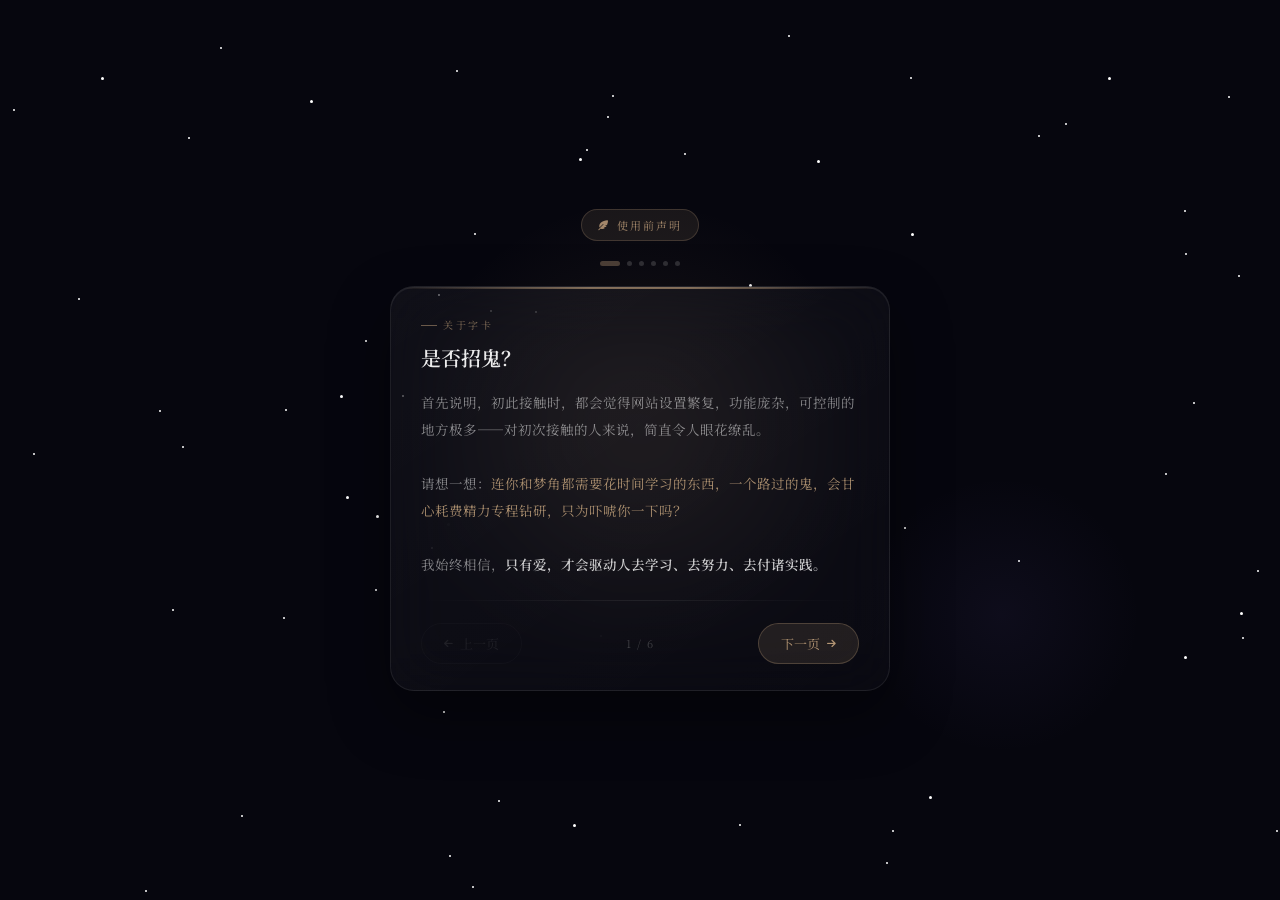
==== commit 93c5e0d6: "Add files via upload  开关位置 —— "表情反应"挪到了"表情混入消息"和"回复拼接字卡"中间。  反应标签透明度 —— 改成了半透明毛玻璃效果（不是实心色块），还是跟着浅色" ====
--- a/index.html
+++ b/index.html
@@ -2129,6 +2129,11 @@
                             <span class="setting-pill-label">表情混入消息 <span style="font-size:11px;color:var(--text-secondary);font-weight:400;">开启后表情与文字同条发送</span></span>
                             <div class="setting-pill-switch"><div class="setting-pill-knob"></div></div>
                         </div>
+                        <div class="setting-pill-row" id="auto-reaction-toggle" style="border-top:1px solid var(--border-color);">
+                            <span class="setting-pill-icon"><i class="far fa-grin-hearts"></i></span>
+                            <span class="setting-pill-label">表情反应 <span style="font-size:11px;color:var(--text-secondary);font-weight:400;">开启后ta有概率对你的消息做出emoji反应</span></span>
+                            <div class="setting-pill-switch"><div class="setting-pill-knob"></div></div>
+                        </div>
                         <div class="setting-pill-row" id="combine-cards-toggle" style="border-top:1px solid var(--border-color);">
                             <span class="setting-pill-icon"><i class="fas fa-layer-group"></i></span>
                             <span class="setting-pill-label">回复拼接字卡 <span style="font-size:11px;color:var(--text-secondary);font-weight:400;">开启后单条消息有概率拼接多张字卡</span></span>
@@ -2140,11 +2145,6 @@
                                 <input type="range" min="1" max="5" step="1" value="3" class="font-size-slider" id="combine-cards-slider">
                                 <span class="cs-slider-val" id="combine-cards-value">3句</span>
                             </div>
-                        </div>
-                        <div class="setting-pill-row" id="auto-reaction-toggle" style="border-top:1px solid var(--border-color);">
-                            <span class="setting-pill-icon"><i class="far fa-grin-hearts"></i></span>
-                            <span class="setting-pill-label">表情反应 <span style="font-size:11px;color:var(--text-secondary);font-weight:400;">开启后ta有概率对你的消息做出emoji反应</span></span>
-                            <div class="setting-pill-switch"><div class="setting-pill-knob"></div></div>
                         </div>
                     </div>
 
--- a/css/styles.css
+++ b/css/styles.css
@@ -1078,11 +1078,23 @@
             white-space: nowrap;
             font-size: 14px;
             line-height: 1.3;
-            background-color: var(--secondary-bg);
+            /* 鍗婇€忔槑姣涚幓鐠冨簳锛岃€屼笉鏄疄蹇冭壊鍧椻€斺€旂敤鎴锋崲浜嗗绾哥被鑳屾櫙鏃朵笉浼氭樉寰楀緢绐佸厐锛�
+               color-mix 鐩存帴鍦ㄧ幇鏈夌殑 --secondary-bg 涓婂仛閫忔槑搴︽贩鍚堬紝娴呰壊/娣辫壊妯″紡鍒囨崲鏃堕鑹蹭細鑷姩璺熺潃鎹紝
+               涓嶇敤棰濆缁存姢涓€濂� rgb 鍒嗛噺鍙橀噺 */
+            background-color: color-mix(in srgb, var(--secondary-bg) 62%, transparent);
+            backdrop-filter: blur(6px);
+            -webkit-backdrop-filter: blur(6px);
             border-radius: 999px;
             box-shadow: var(--shadow);
             z-index: 1;
-            pointer-events: none;
+            cursor: pointer;
+        }
+        /* 鐐瑰嚮鐑尯姣旇倝鐪肩湅鍒扮殑鑳跺泭鑼冨洿鍐嶅ぇ涓€鍦堬紙寰€澶栨墿6px锛夛紝杩欐牱鎵嬫寚鐐圭殑鏃跺€欏懡涓巼鏇撮珮锛�
+           涓嶅鏄撳洜涓哄樊涓€鐐圭偣灏辨紡鐐瑰埌涓嬮潰鐨勬皵娉★紙璇煶鏉�/绾㈠寘/鍥剧墖/琛ㄦ儏鍖咃級涓� */
+        .message-reaction-badge::before {
+            content: '';
+            position: absolute;
+            inset: -6px;
         }
         .message-wrapper.sent .message-reaction-badge {
             left: -6px;
@@ -1091,17 +1103,23 @@
             right: -6px;
         }
 
+        /* 闀挎寜闈㈡澘锛氫竴琛屽浐瀹� 8 涓牸瀛愶紙7涓父鐢ㄥ弽搴� + 涓€涓�"+"锛夈€傜偣"+"涔嬪悗鍔犱笂
+           .reaction-picker-popup-expanded锛屽彉鎴愬彲婊氬姩鐨勫畬鏁磋〃鎯呰〃锛堝惈"鏈€杩戜娇鐢ㄢ€濆垎缁勶級锛�
+           鏍煎瓙澶у皬銆佹瘡琛屼釜鏁伴兘涓嶅彉锛屽彧鏄唴瀹瑰彉澶氥€侀潰鏉垮彉楂� */
         .reaction-picker-popup {
             position: fixed;
             z-index: 99999;
-            display: flex;
-            flex-wrap: wrap;
+            display: grid;
+            grid-template-columns: repeat(8, 34px);
             gap: 4px;
-            max-width: 220px;
             padding: 8px;
             background-color: var(--secondary-bg);
             border-radius: 16px;
             box-shadow: var(--shadow);
+        }
+        .reaction-picker-popup-expanded {
+            max-height: min(320px, 60vh);
+            overflow-y: auto;
         }
         .reaction-picker-item {
             width: 34px;
@@ -1121,21 +1139,11 @@
             color: var(--text-secondary);
             font-size: 14px;
         }
-        .reaction-picker-hint {
-            flex: 0 0 100%;
+        .reaction-picker-section-label {
+            grid-column: 1 / -1;
             font-size: 11px;
             color: var(--text-secondary);
-            padding: 2px 2px 6px;
-        }
-        .reaction-picker-input {
-            width: 180px;
-            padding: 8px 10px;
-            border-radius: 10px;
-            border: 1px solid var(--border-color);
-            background-color: var(--primary-bg, transparent);
-            color: var(--text-primary);
-            font-size: 14px;
-            outline: none;
+            padding: 6px 2px 2px;
         }
 
         .meta-action-btn {
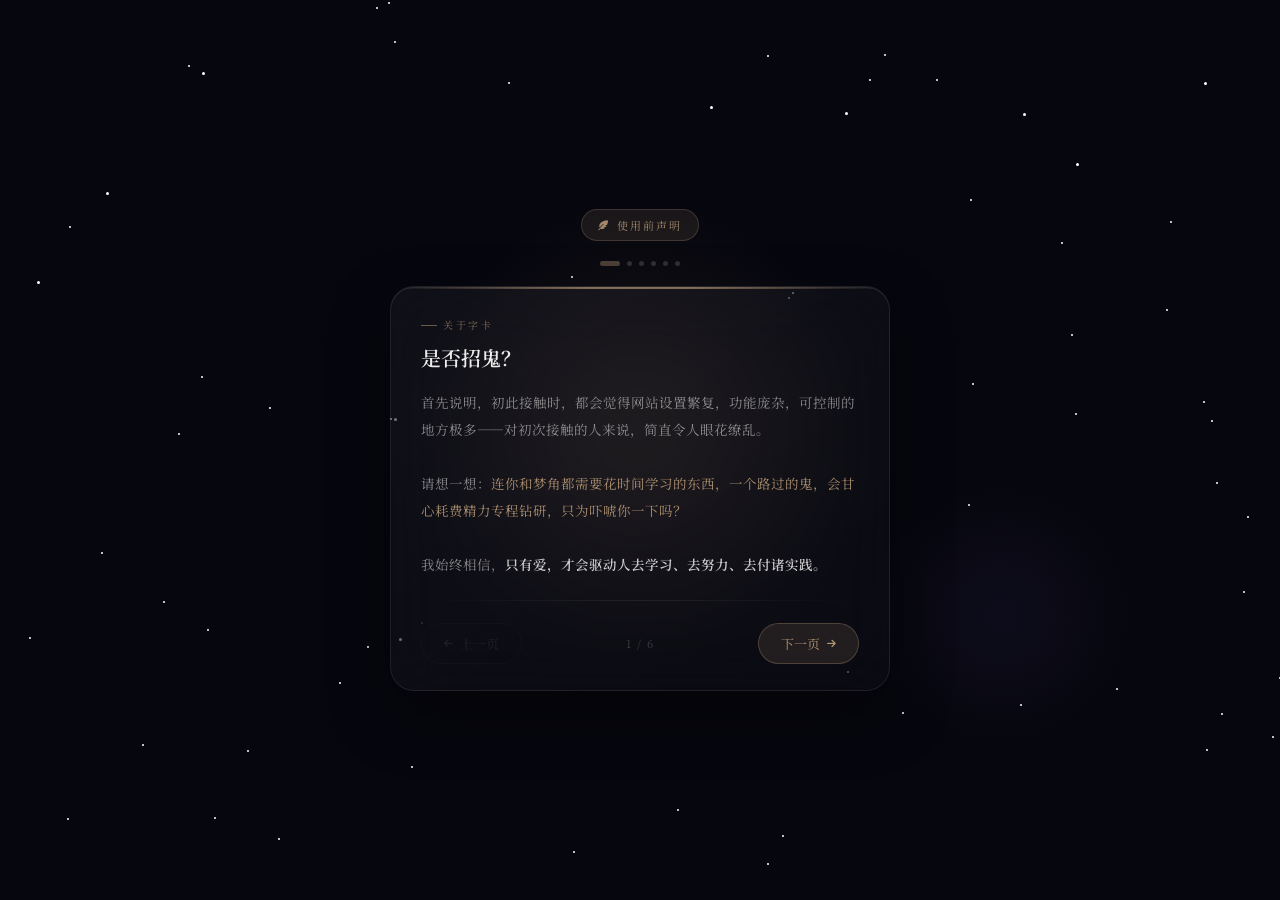
==== commit 4ceb3643: "Add files via upload 新增搞怪功能" ====
--- a/index.html
+++ b/index.html
@@ -30,6 +30,7 @@
     <link rel="stylesheet" href="css/global-msg-banner.css">
     <link rel="stylesheet" href="css/survey.css">
     <link rel="stylesheet" href="css/more-menu.css">
+    <link rel="stylesheet" href="css/throw-egg.css">
     <link rel="stylesheet" href="css/redpacket.css">
 
     <style id="css-live-preview-style"></style>
@@ -3718,6 +3719,8 @@
     <script src="js/features/global-msg-banner.js"></script>
     <script src="js/features/survey.js"></script>
     <script src="js/features/more-menu.js"></script>
+    <script src="js/vendor/gsap.min.js"></script>
+    <script src="js/features/throw-egg.js"></script>
     <script src="js/features/redpacket.js"></script>
 <!-- 相册图片详情（全屏） -->
 <div id="al-view-detail" style="display:none;position:fixed;inset:0;z-index:6000;background:#000;flex-direction:column;">
--- a/css/styles.css
+++ b/css/styles.css
@@ -1089,6 +1089,16 @@
             z-index: 1;
             cursor: pointer;
         }
+        /* 绾� emoji锛堜笉鍚嫭鍙�/瀛楁瘝杩欎簺棰滄枃瀛楃壒寰佸瓧绗︼級鐢ㄥ渾褰㈠簳锛岄鏂囧瓧/鑷畾涔夋嫾鎺ヨ〃鎯�
+           杩樻槸鐢ㄤ笂闈㈤偅绉嶈兌鍥婂舰鈥斺€斿渾褰㈠簳瀹介珮鍐欐銆佷笉闅忓唴瀹规拺寮€锛屾墍浠ュ彧缁欑湡鐨勫彧鏈変竴涓や釜瀛楃鐨�
+           emoji 鐢紱棰滄枃瀛楁櫘閬嶆瘮杈冮暱锛岀‖濂楀渾褰細鎶婂唴瀹规尋鍙樺舰锛屾墍浠ョ户缁蛋鑳跺泭褰㈣嚜閫傚簲瀹藉害 */
+        .message-reaction-badge.reaction-badge-emoji {
+            width: 26px;
+            height: 26px;
+            padding: 0;
+            border-radius: 50%;
+            font-size: 15px;
+        }
         /* 鐐瑰嚮鐑尯姣旇倝鐪肩湅鍒扮殑鑳跺泭鑼冨洿鍐嶅ぇ涓€鍦堬紙寰€澶栨墿6px锛夛紝杩欐牱鎵嬫寚鐐圭殑鏃跺€欏懡涓巼鏇撮珮锛�
            涓嶅鏄撳洜涓哄樊涓€鐐圭偣灏辨紡鐐瑰埌涓嬮潰鐨勬皵娉★紙璇煶鏉�/绾㈠寘/鍥剧墖/琛ㄦ儏鍖咃級涓� */
         .message-reaction-badge::before {
@@ -1096,11 +1106,17 @@
             position: absolute;
             inset: -6px;
         }
+        /* 涓嶅啀鐢�"涓€鏉¤竟璐寸潃瑙掋€佸線鍙︿竴杈归暱"鐨勬柟寮忥紙鍐呭闀夸簡浼氭暣涓線涓€渚ф粦鍑哄睆骞曪級锛�
+           鏀规垚璁╂爣绛剧殑涓績鐐规濂藉崱鍦ㄦ皵娉＄殑宸︿笅瑙�/鍙充笅瑙掞紝鍐呭鍙橀暱鐨勬椂鍊欐槸涓よ竟瀵圭О鍦板線澶栨墿锛�
+           婧㈠嚭灞忓箷鐨勬鐜囧皬浜嗗緢澶氥€�--badge-safe-shift 鏄� JS 鍦ㄦ瀬绔儏鍐典笅锛堣〃鎯呮湰韬氨寰堥暱锛�
+           閲忓嚭鏉ヨ繕鏄細瓒呭嚭灞忓箷鏃讹紝鍐嶉澶栧仛鐨勪竴娆＄籂鍋忥紝瑙� _clampReactionBadges */
         .message-wrapper.sent .message-reaction-badge {
-            left: -6px;
+            left: 0;
+            transform: translateX(calc(-50% + var(--badge-safe-shift, 0px)));
         }
         .message-wrapper.received .message-reaction-badge {
-            right: -6px;
+            right: 0;
+            transform: translateX(calc(50% + var(--badge-safe-shift, 0px)));
         }
 
         /* 闀挎寜闈㈡澘锛氫竴琛屽浐瀹� 8 涓牸瀛愶紙7涓父鐢ㄥ弽搴� + 涓€涓�"+"锛夈€傜偣"+"涔嬪悗鍔犱笂
@@ -1144,6 +1160,96 @@
             font-size: 11px;
             color: var(--text-secondary);
             padding: 6px 2px 2px;
+        }
+
+        /* 婊″睆椋樿〃鎯呮晥鏋滐細姘旂悆/绀艰姳/鐑熻姳涓夌椋庢牸锛岄殢鏈烘娊涓€绉嶆挱鏀撅紱绾睍绀烘诞灞傦紝涓嶆嫤鎴偣鍑� */
+        .reaction-burst-container {
+            position: fixed;
+            inset: 0;
+            pointer-events: none;
+            z-index: 999999;
+            overflow: hidden;
+        }
+        .reaction-burst-item {
+            position: absolute;
+            left: 0;
+            opacity: 0;
+            line-height: 1;
+            animation-fill-mode: forwards;
+            will-change: transform, opacity;
+        }
+
+        /* 鈥斺€� 姘旂悆锛氬瀭鐩翠笂鍗囩敤銆屽灞傘€嶏紝鍖€閫熷線涓婅蛋锛坙inear锛屼笉鏄� ease-in锛夛紝涓嶄細鍑虹幇蹇藉揩蹇芥參鐨勫仠椤挎劅 鈥斺€� */
+        .reaction-burst-balloon {
+            bottom: -10vh;
+            animation-name: reaction-burst-rise;
+            animation-timing-function: linear;
+        }
+        @keyframes reaction-burst-rise {
+            0% {
+                transform: translateY(0);
+                opacity: 0;
+            }
+            10% {
+                opacity: 0.95;
+            }
+            85% {
+                opacity: 0.9;
+            }
+            100% {
+                transform: translateY(-118vh);
+                opacity: 0;
+            }
+        }
+        /* 宸﹀彸鎽囨憜鍗曠嫭鏀惧湪銆屽唴灞傘€嶄竴涓嫭绔嬬殑鍔ㄧ敾涓婏紝鐢� ease-in-out + 寰幆鎾斁锛�
+           鎽嗗埌涓ょ浼氳嚜鐒跺噺閫熷啀鎶樿繑锛屽氨璺熼挓鎽嗕竴鏍烽『婊戯紝涓嶄細鍑虹幇"鍗′竴涓嬪啀缁х画"鐨勬劅瑙夈€�
+           杩欎竴灞傚姩鐢昏妭濂忚窡澶栧眰鐨勪笂鍗囧姩鐢绘槸鍚勮嚜鐙珛鐨勶紝涓よ竟鍒绘剰閿欏紑锛岀湅璧锋潵鎵嶄笉浼氬儚鍦ㄥ悓涓€鏃堕棿鐐逛竴璧�"椤�"涓€涓嬨€� */
+        .reaction-burst-emoji {
+            display: inline-block;
+            animation-name: reaction-burst-wobble;
+            animation-timing-function: ease-in-out;
+            animation-iteration-count: infinite;
+        }
+        @keyframes reaction-burst-wobble {
+            0% { transform: translateX(0); }
+            25% { transform: translateX(var(--burst-wobble)); }
+            50% { transform: translateX(0); }
+            75% { transform: translateX(calc(var(--burst-wobble) * -1)); }
+            100% { transform: translateX(0); }
+        }
+        /* 棰滄枃瀛楁皵鐞冧笓鐢細濂椾竴灞傝窡娑堟伅鍙嶅簲灏忔爣绛惧悓娆剧殑姣涚幓鐠冭兌鍥婂簳锛宲adding 鐢� em 鑰屼笉鏄�
+           鍥哄畾 px锛屽簳鐨勫楂樹細璺熺潃鏂囧瓧鍐呭鍜屽綋鍓嶅瓧鍙疯嚜閫傚簲鎾戝紑锛屼笉浼氬嚭鐜版枃瀛楄鎸ゅ彉褰㈡垨鑰呭簳澶皬瑁呬笉涓嬬殑鎯呭喌 */
+        .reaction-burst-emoji-kaomoji {
+            padding: 0.28em 0.65em;
+            border-radius: 999px;
+            background-color: color-mix(in srgb, var(--secondary-bg) 62%, transparent);
+            backdrop-filter: blur(6px);
+            -webkit-backdrop-filter: blur(6px);
+            box-shadow: var(--shadow);
+        }
+
+        /* 鈥斺€� 绀艰姳锛氫粠椤堕儴钀戒笅锛屽甫鏃嬭浆 鈥斺€� */
+        .reaction-burst-confetti {
+            top: -10vh;
+            animation-name: reaction-burst-confetti-fall;
+            animation-timing-function: ease-in;
+        }
+        @keyframes reaction-burst-confetti-fall {
+            0% { transform: translate(0, 0) rotate(0deg); opacity: 0; }
+            8% { opacity: 1; }
+            100% { transform: translate(var(--confetti-sway), 120vh) rotate(var(--confetti-spin)); opacity: .95; }
+        }
+
+        /* 鈥斺€� 鐑熻姳锛氫粠鐐稿紑鐐瑰悜鍥涘懆鏁ｅ紑 鈥斺€� */
+        .reaction-burst-firework {
+            top: 0;
+            animation-name: reaction-burst-firework-pop;
+            animation-timing-function: cubic-bezier(.2, .8, .3, 1);
+        }
+        @keyframes reaction-burst-firework-pop {
+            0% { transform: translate(0, 0) scale(.3); opacity: 0; }
+            15% { opacity: 1; transform: translate(0, 0) scale(1); }
+            100% { transform: translate(var(--firework-tx), var(--firework-ty)) scale(.8); opacity: 0; }
         }
 
         .meta-action-btn {
